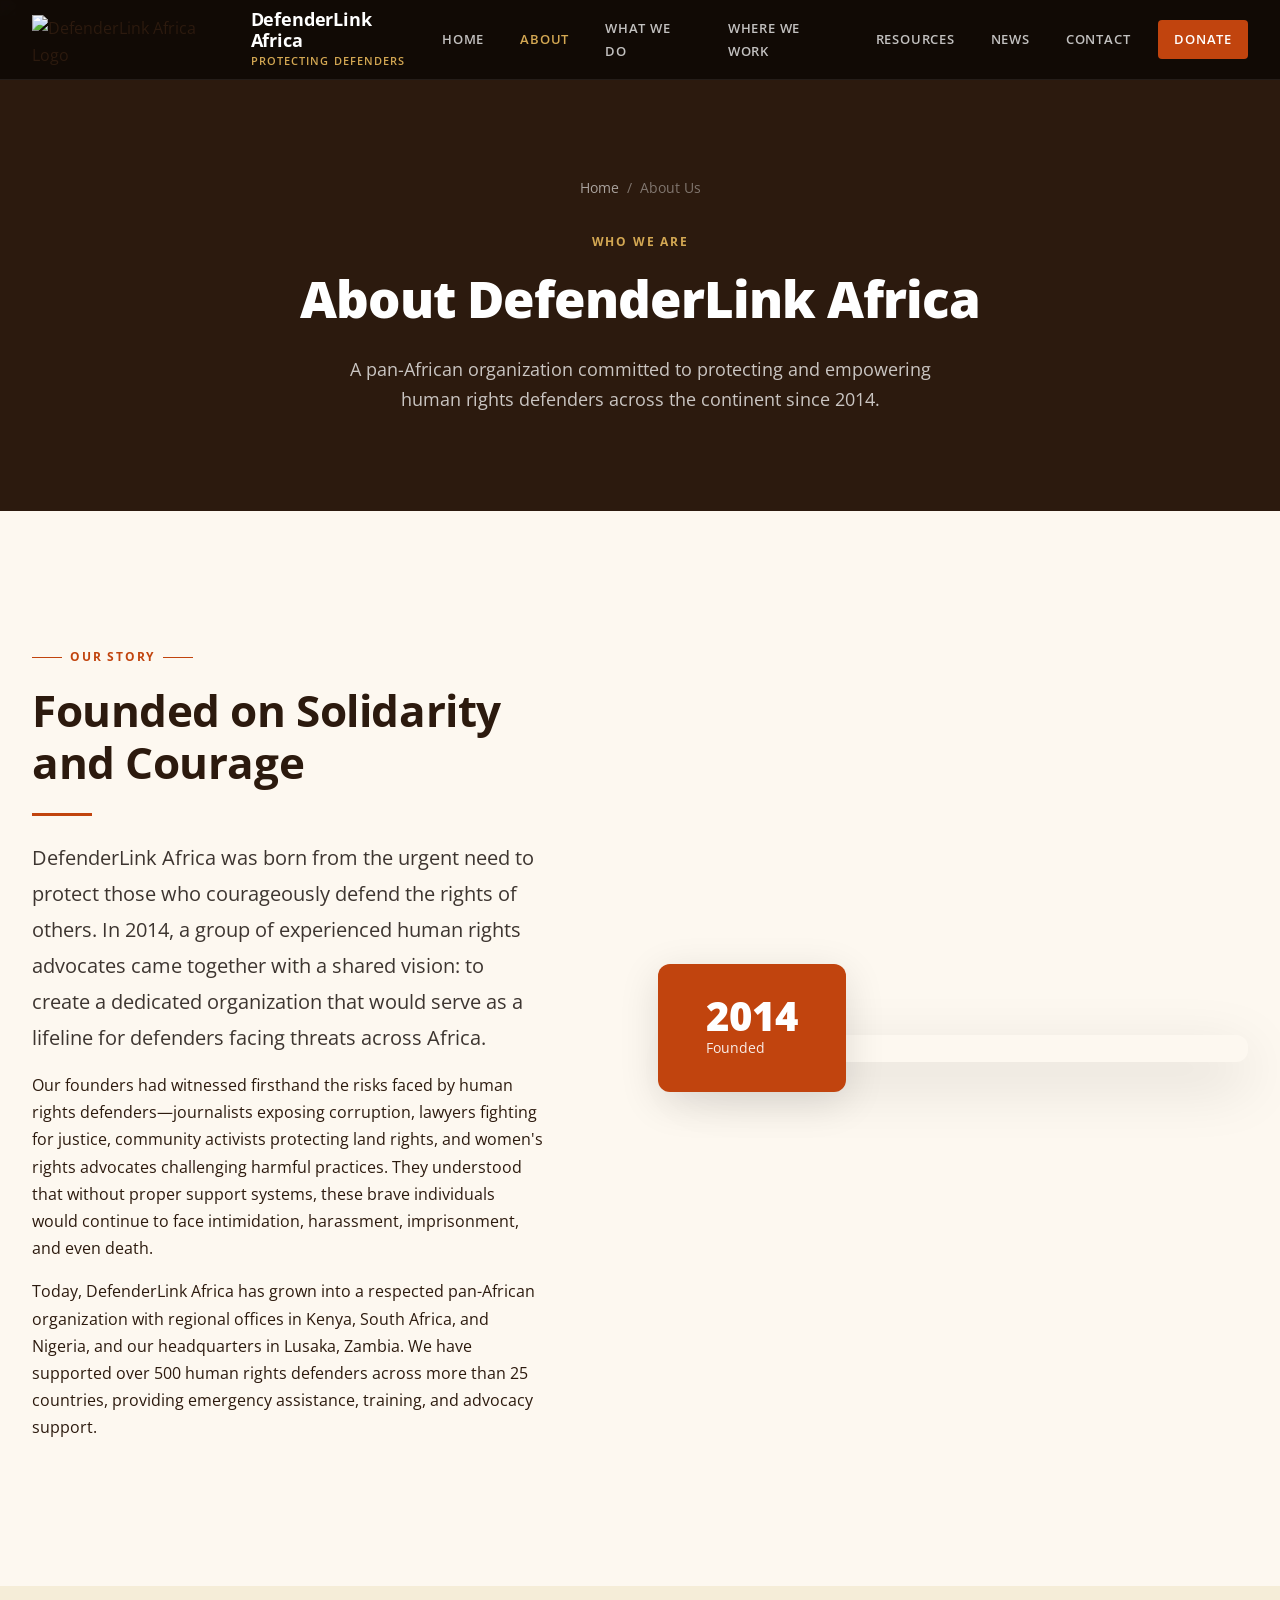
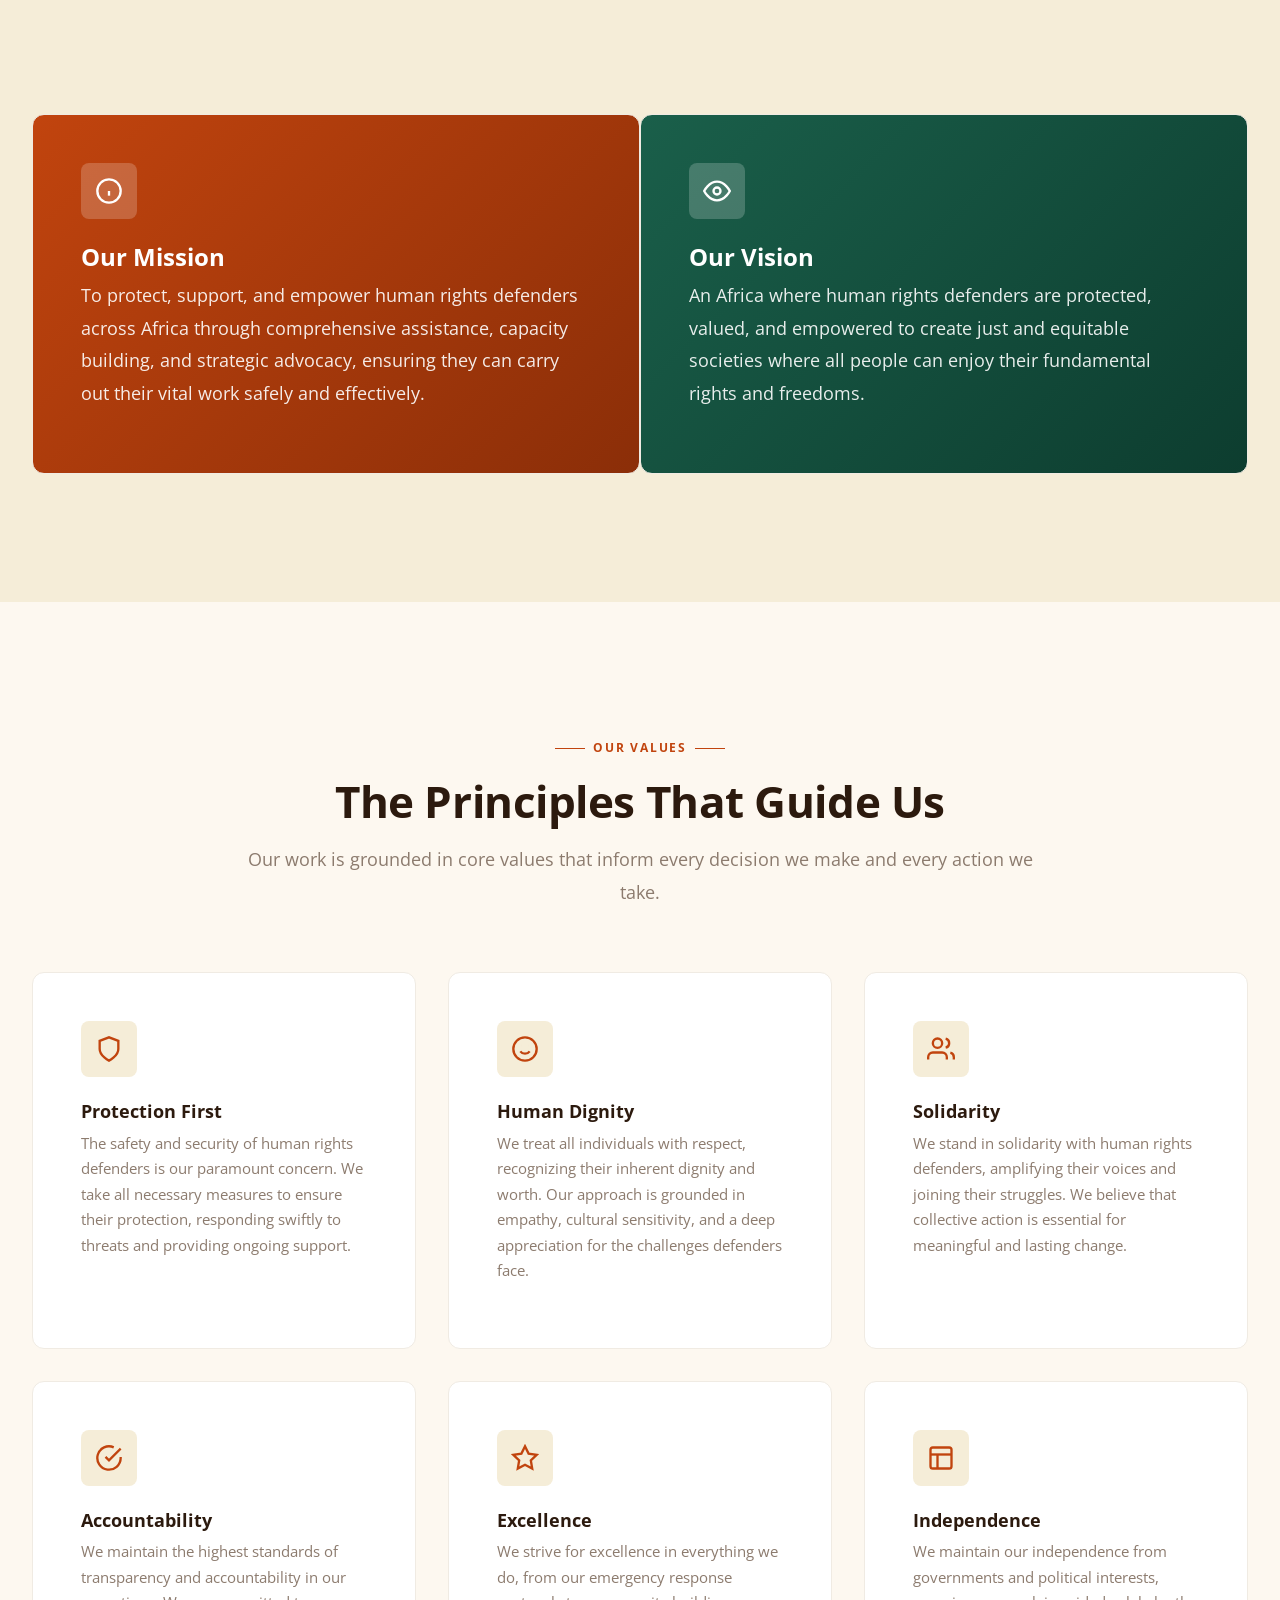
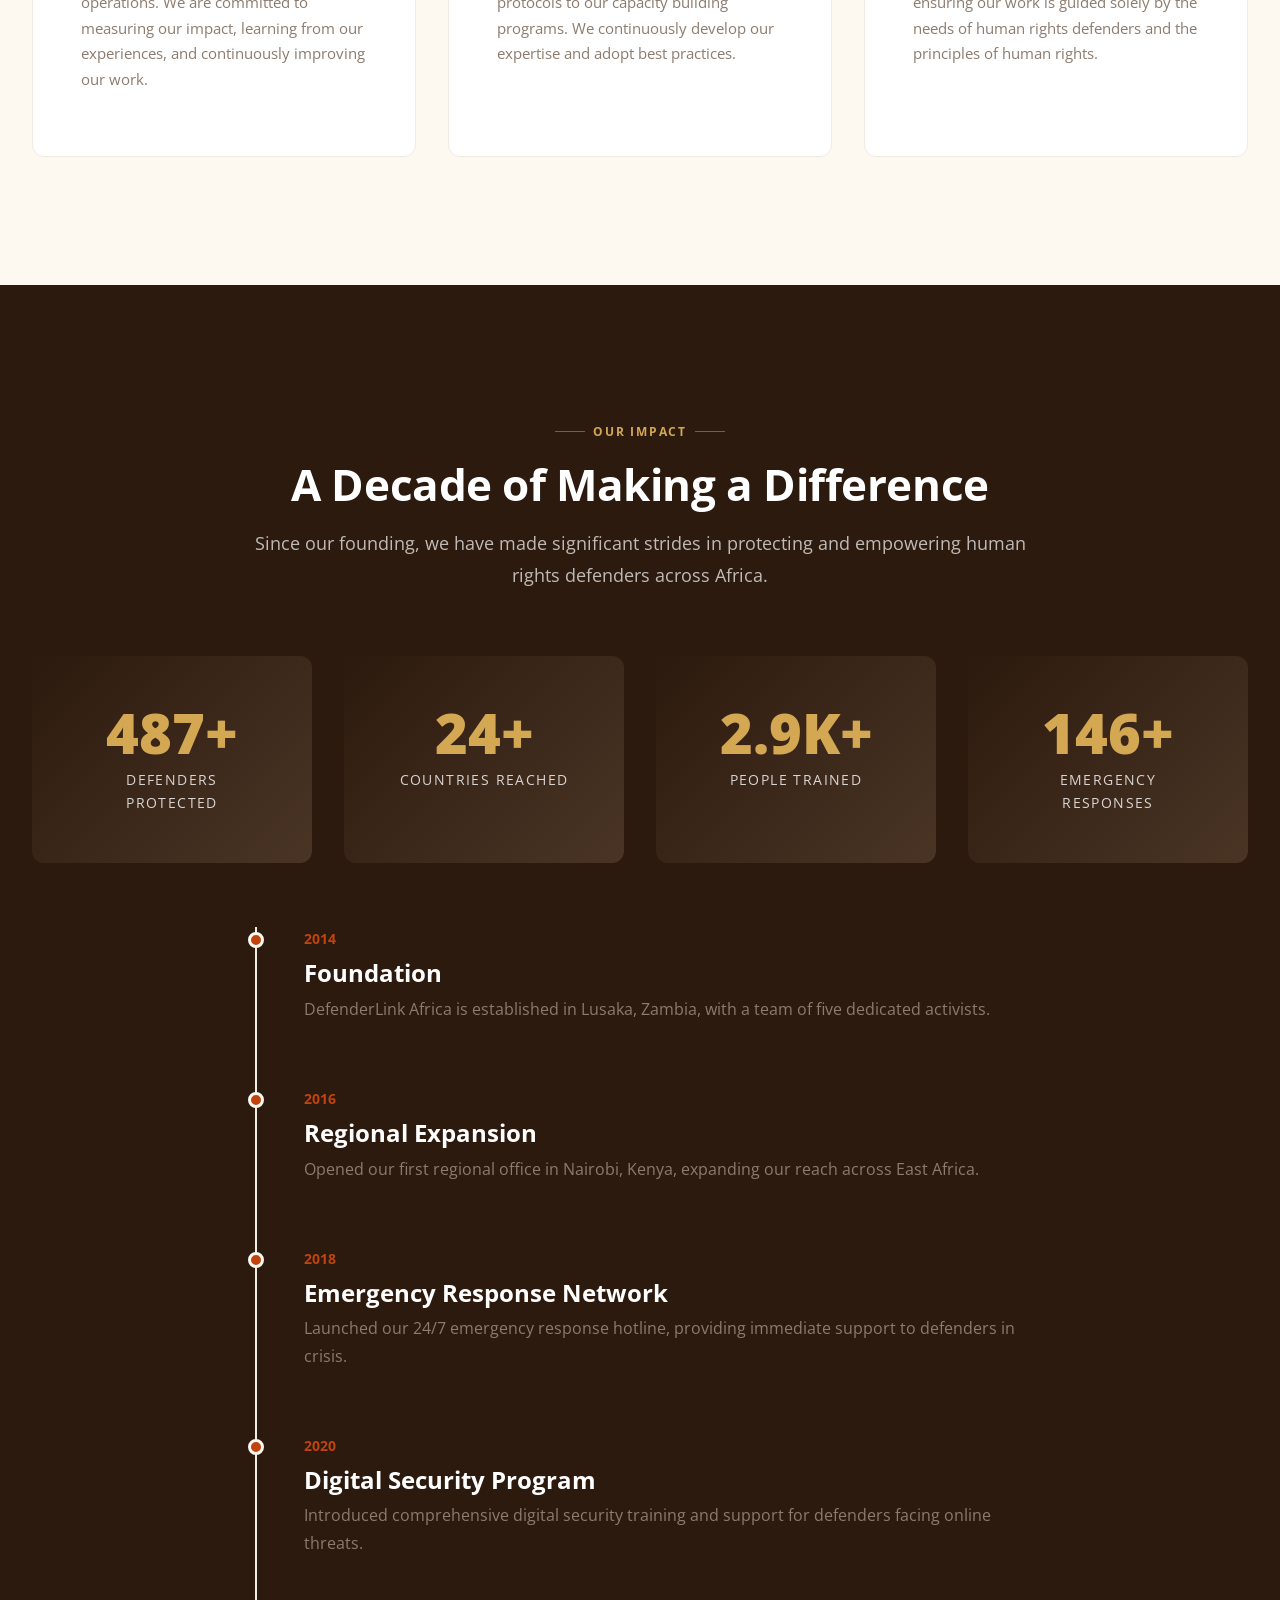
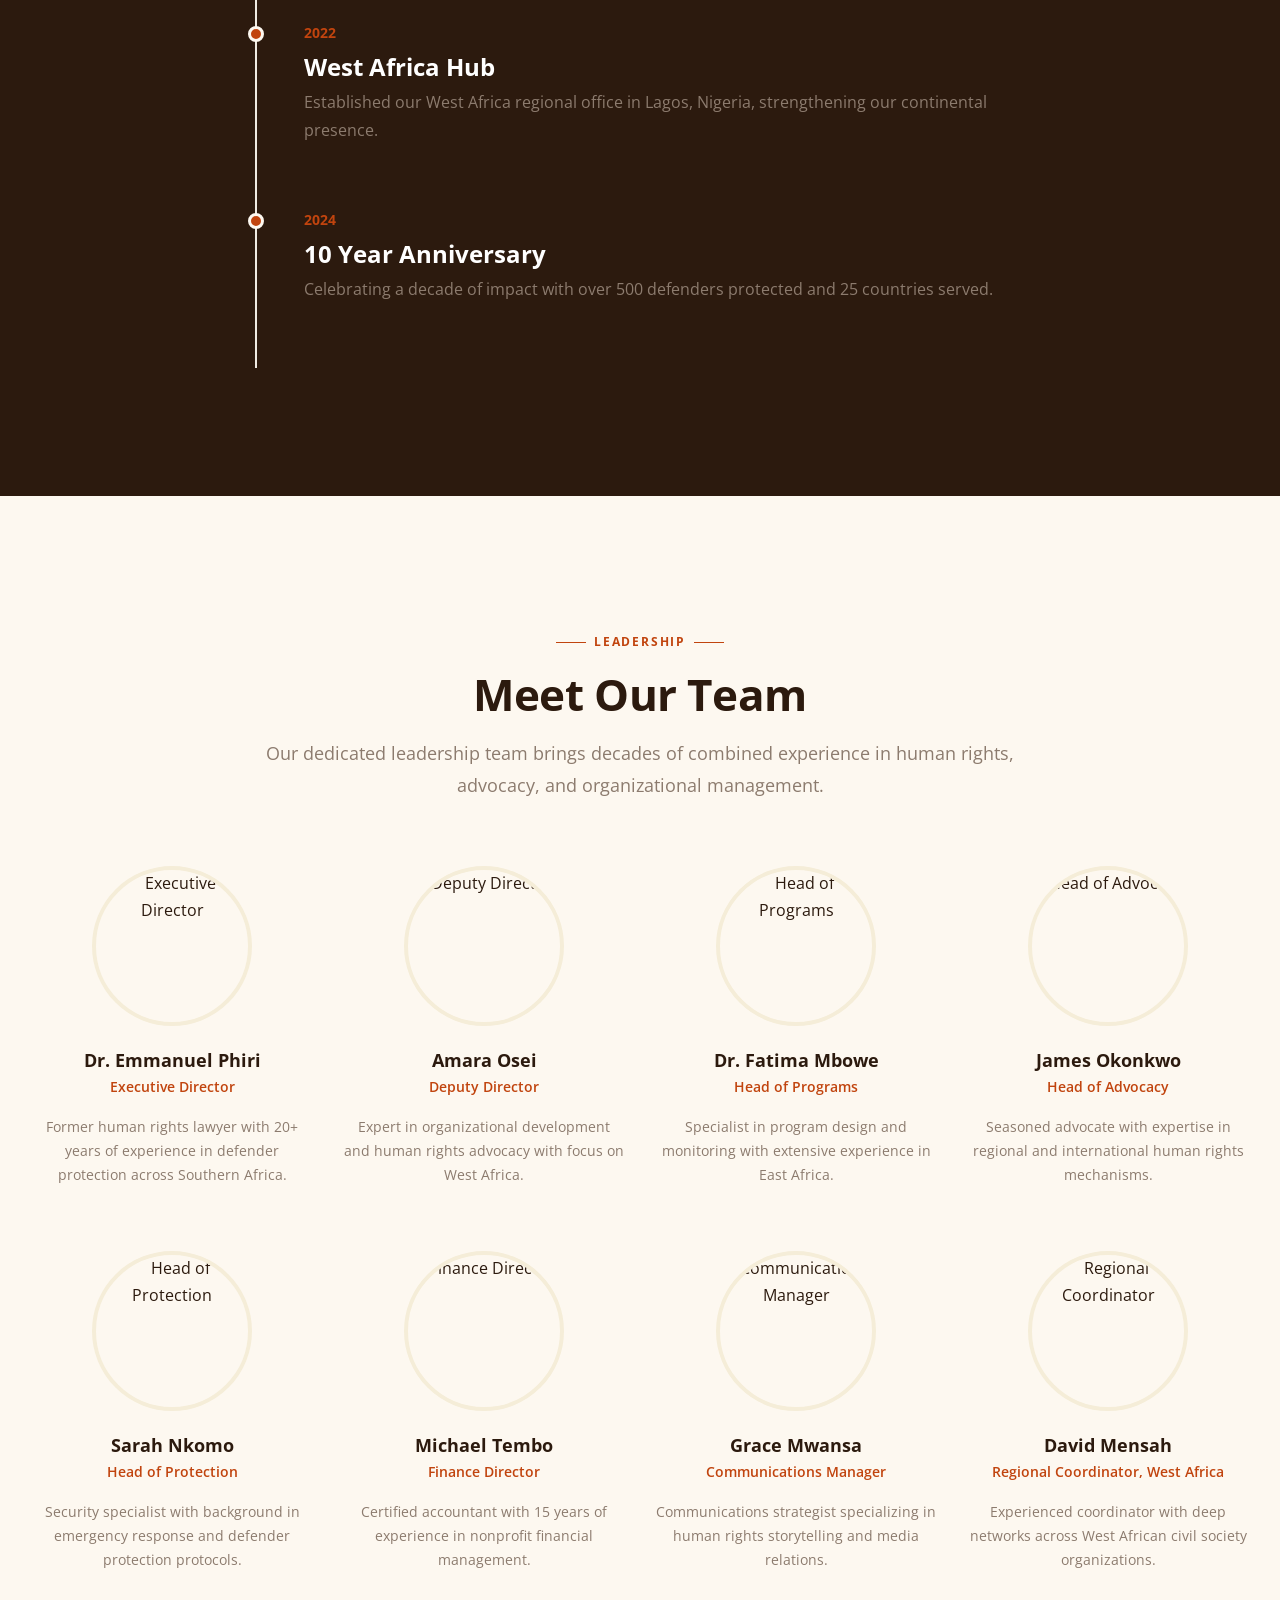
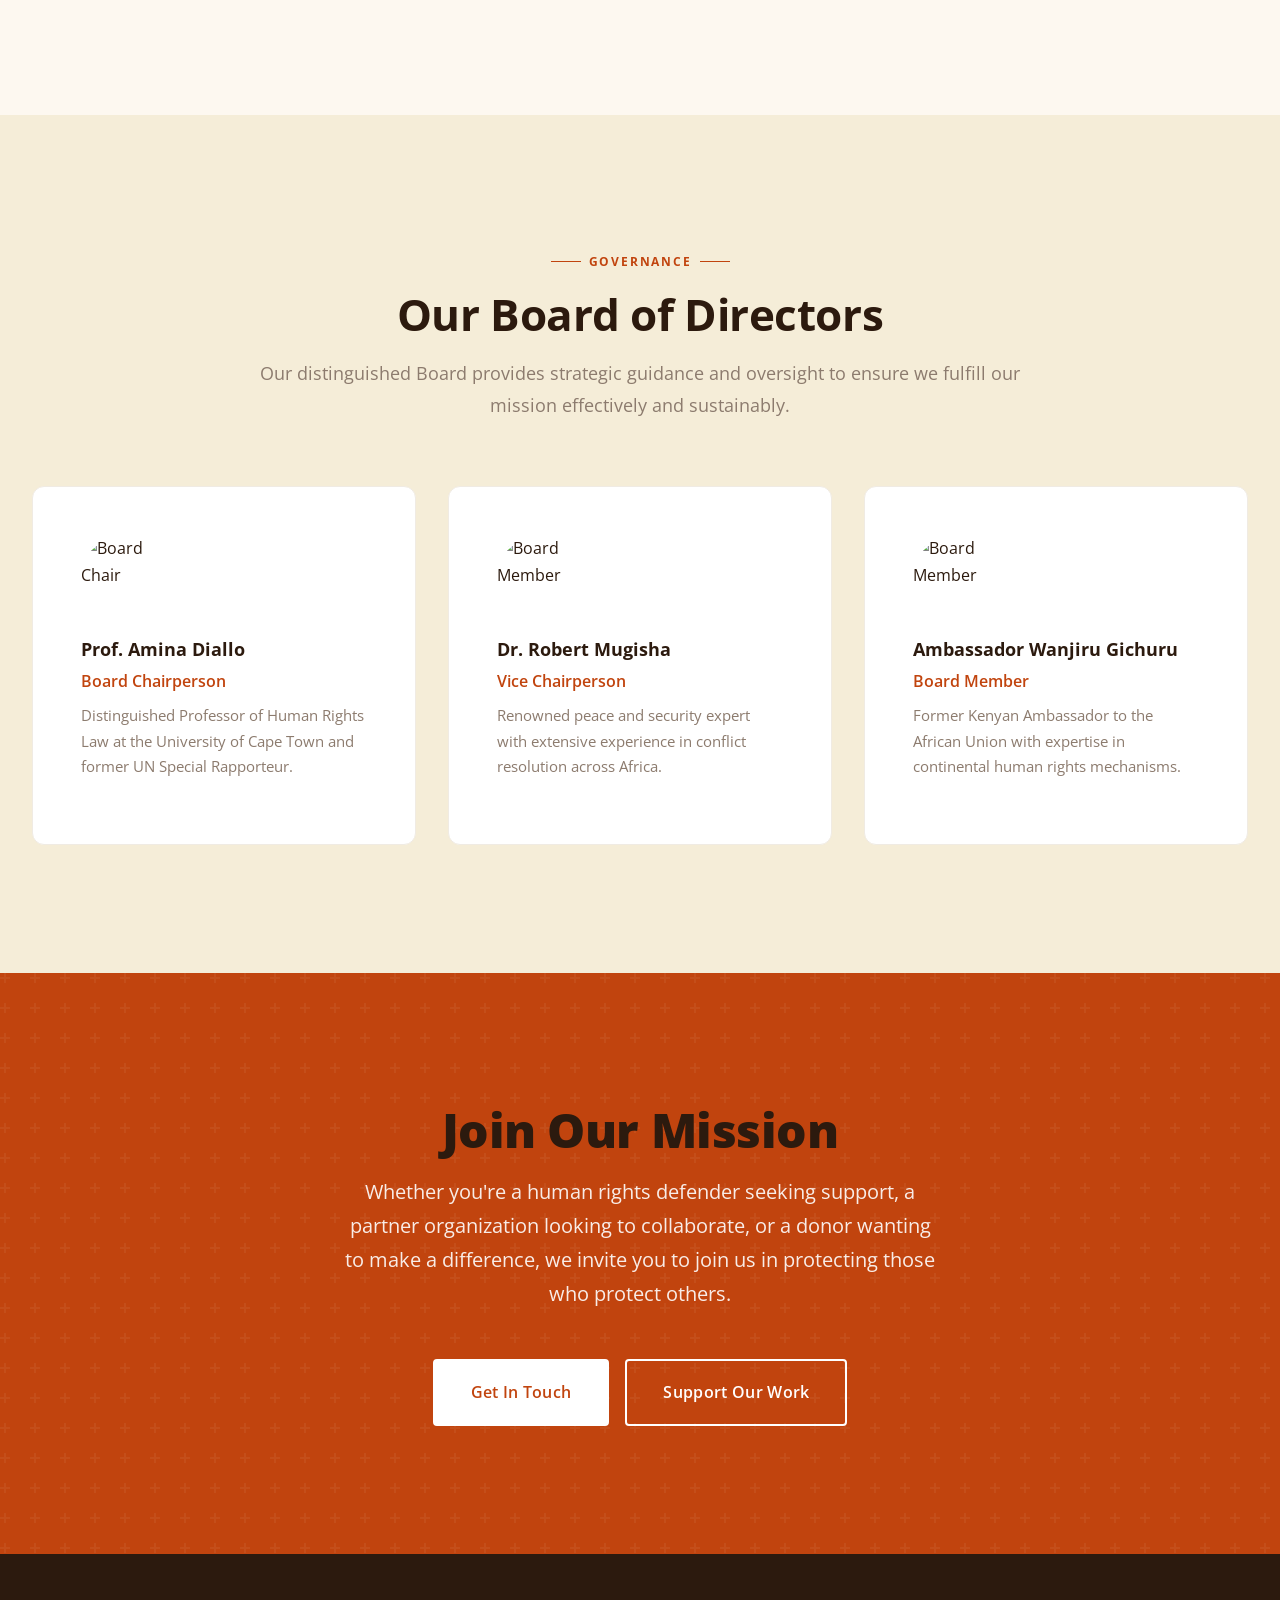
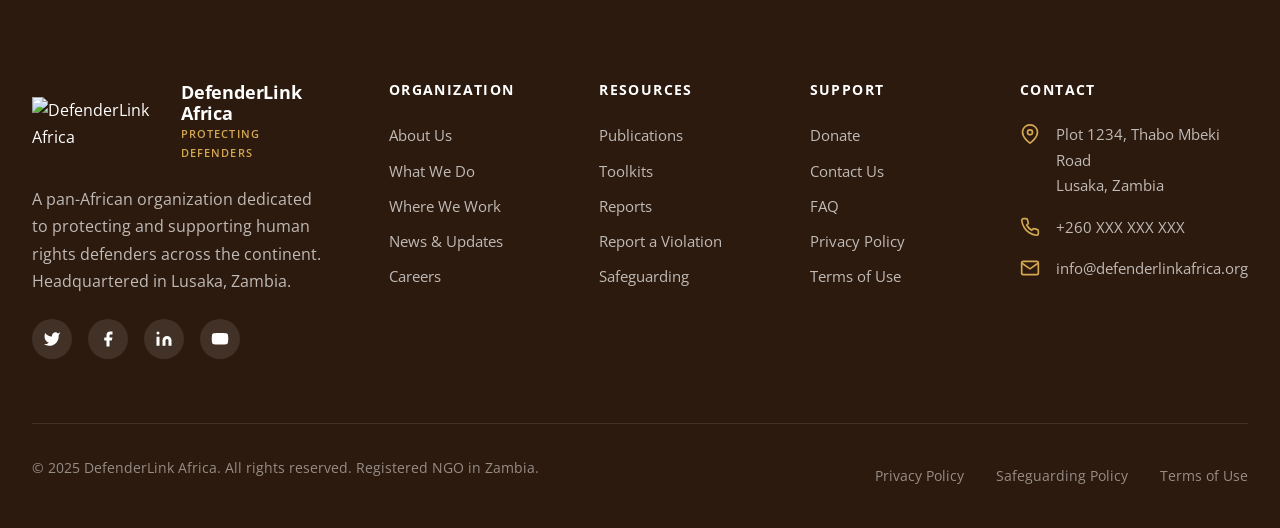
==== about.html @ d5fa152d "Create comprehensive multi-page NGO website with Open Sans font, unique earth-tone design, and prope" ====
<!DOCTYPE html>
<html lang="en">
<head>
  <meta charset="UTF-8">
  <meta name="viewport" content="width=device-width, initial-scale=1.0">
  <meta name="description" content="Learn about DefenderLink Africa - our mission, vision, history, and the team dedicated to protecting human rights defenders across Africa.">
  <meta property="og:title" content="About Us - DefenderLink Africa">
  <meta property="og:description" content="A pan-African organization dedicated to the protection and support of human rights defenders across the continent.">
  <meta property="og:image" content="https://i.imgur.com/WQp3Kvs.png">
  <link rel="icon" type="image/png" href="https://i.imgur.com/WQp3Kvs.png">
  <title>About Us | DefenderLink Africa</title>
  <link rel="stylesheet" href="css/style.css">
<script src="https://sites.super.myninja.ai/_assets/ninja-daytona-script.js"></script>
</head>
<body>

  <!-- ============================================
       NAVIGATION
       ============================================ -->
  <nav class="nav" role="navigation" aria-label="Main Navigation">
    <div class="nav-inner">
      <a href="index.html" class="nav-logo" aria-label="DefenderLink Africa Home">
        <img src="https://i.imgur.com/WQp3Kvs.png" alt="DefenderLink Africa Logo">
        <div class="nav-logo-text">
          <span class="nav-logo-title">DefenderLink Africa</span>
          <span class="nav-logo-subtitle">Protecting Defenders</span>
        </div>
      </a>
      
      <div class="nav-menu">
        <a href="index.html" class="nav-link">Home</a>
        <a href="about.html" class="nav-link active">About</a>
        <a href="what-we-do.html" class="nav-link">What We Do</a>
        <a href="where-we-work.html" class="nav-link">Where We Work</a>
        <a href="resources.html" class="nav-link">Resources</a>
        <a href="news.html" class="nav-link">News</a>
        <a href="contact.html" class="nav-link">Contact</a>
        <a href="donate.html" class="nav-link donate nav-cta">Donate</a>
      </div>
      
      <div class="nav-hamburger" aria-label="Toggle Menu" role="button" tabindex="0">
        <span></span>
        <span></span>
        <span></span>
      </div>
    </div>
  </nav>

  <!-- Mobile Menu -->
  <div class="mobile-menu">
    <div class="mobile-menu-inner">
      <a href="index.html" class="mobile-menu-link">Home</a>
      <a href="about.html" class="mobile-menu-link">About Us</a>
      <a href="what-we-do.html" class="mobile-menu-link">What We Do</a>
      <a href="where-we-work.html" class="mobile-menu-link">Where We Work</a>
      <a href="resources.html" class="mobile-menu-link">Resources</a>
      <a href="news.html" class="mobile-menu-link">News & Updates</a>
      <a href="contact.html" class="mobile-menu-link">Contact</a>
      <a href="donate.html" class="mobile-menu-link" style="color: var(--accent-gold);">Donate Now</a>
    </div>
  </div>

  <!-- ============================================
       PAGE HEADER
       ============================================ -->
  <header class="page-header">
    <div class="page-header-bg">
      <img src="https://images.unsplash.com/photo-1516483638261-f4b55eb046a2?w=1920&q=80" alt="Team collaboration">
    </div>
    <div class="container">
      <div class="page-header-content fade-in-up">
        <div class="breadcrumb">
          <a href="index.html">Home</a>
          <span>/</span>
          <span class="breadcrumb-current">About Us</span>
        </div>
        <p class="page-header-overline">Who We Are</p>
        <h1 class="page-header-title">About DefenderLink Africa</h1>
        <p class="page-header-subtitle">A pan-African organization committed to protecting and empowering human rights defenders across the continent since 2014.</p>
      </div>
    </div>
  </header>

  <!-- ============================================
       OUR STORY SECTION
       ============================================ -->
  <section class="section">
    <div class="container">
      <div class="about-grid">
        <div class="about-content fade-in-left">
          <div class="section-overline">Our Story</div>
          <h2 class="section-title">Founded on Solidarity and Courage</h2>
          <div class="decorative-line decorative-line-left"></div>
          <p class="lead">
            DefenderLink Africa was born from the urgent need to protect those who courageously defend the rights of others. In 2014, a group of experienced human rights advocates came together with a shared vision: to create a dedicated organization that would serve as a lifeline for defenders facing threats across Africa.
          </p>
          <p>
            Our founders had witnessed firsthand the risks faced by human rights defenders—journalists exposing corruption, lawyers fighting for justice, community activists protecting land rights, and women's rights advocates challenging harmful practices. They understood that without proper support systems, these brave individuals would continue to face intimidation, harassment, imprisonment, and even death.
          </p>
          <p>
            Today, DefenderLink Africa has grown into a respected pan-African organization with regional offices in Kenya, South Africa, and Nigeria, and our headquarters in Lusaka, Zambia. We have supported over 500 human rights defenders across more than 25 countries, providing emergency assistance, training, and advocacy support.
          </p>
        </div>
        <div class="about-image fade-in-right">
          <img src="https://images.unsplash.com/photo-1529155401887-70aa64b14e54?w=800&q=80" alt="African landscape" style="border-radius: var(--radius-lg);">
          <div class="about-image-badge">
            <div class="about-image-badge-number">2014</div>
            <div class="about-image-badge-text">Founded</div>
          </div>
        </div>
      </div>
    </div>
  </section>

  <!-- ============================================
       MISSION & VISION
       ============================================ -->
  <section class="section" style="background: var(--sand);">
    <div class="container">
      <div class="grid grid-2 gap-3xl">
        <div class="fade-in-left">
          <div class="feature-card" style="background: linear-gradient(135deg, var(--primary) 0%, var(--primary-dark) 100%); color: white; height: 100%;">
            <div class="feature-card-icon" style="background: rgba(255,255,255,0.2); color: white;">
              <svg width="28" height="28" viewBox="0 0 24 24" fill="none" stroke="currentColor" stroke-width="2">
                <circle cx="12" cy="12" r="10"/>
                <path d="M12 16v-4"/>
                <path d="M12 8h.01"/>
              </svg>
            </div>
            <h3 class="feature-card-title" style="color: white; font-size: 1.5rem;">Our Mission</h3>
            <p class="feature-card-text" style="color: rgba(255,255,255,0.9); font-size: 1.125rem; line-height: 1.8;">
              To protect, support, and empower human rights defenders across Africa through comprehensive assistance, capacity building, and strategic advocacy, ensuring they can carry out their vital work safely and effectively.
            </p>
          </div>
        </div>
        <div class="fade-in-right">
          <div class="feature-card" style="background: linear-gradient(135deg, var(--secondary) 0%, var(--secondary-dark) 100%); color: white; height: 100%;">
            <div class="feature-card-icon" style="background: rgba(255,255,255,0.2); color: white;">
              <svg width="28" height="28" viewBox="0 0 24 24" fill="none" stroke="currentColor" stroke-width="2">
                <path d="M1 12s4-8 11-8 11 8 11 8-4 8-11 8-11-8-11-8z"/>
                <circle cx="12" cy="12" r="3"/>
              </svg>
            </div>
            <h3 class="feature-card-title" style="color: white; font-size: 1.5rem;">Our Vision</h3>
            <p class="feature-card-text" style="color: rgba(255,255,255,0.9); font-size: 1.125rem; line-height: 1.8;">
              An Africa where human rights defenders are protected, valued, and empowered to create just and equitable societies where all people can enjoy their fundamental rights and freedoms.
            </p>
          </div>
        </div>
      </div>
    </div>
  </section>

  <!-- ============================================
       OUR VALUES
       ============================================ -->
  <section class="section">
    <div class="container">
      <div class="section-header fade-in-up">
        <div class="section-overline">Our Values</div>
        <h2 class="section-title">The Principles That Guide Us</h2>
        <p class="section-subtitle">Our work is grounded in core values that inform every decision we make and every action we take.</p>
      </div>
      
      <div class="grid grid-3 gap-xl">
        <div class="feature-card fade-in-up delay-1">
          <div class="feature-card-icon">
            <svg width="28" height="28" viewBox="0 0 24 24" fill="none" stroke="currentColor" stroke-width="2">
              <path d="M12 22s8-4 8-10V5l-8-3-8 3v7c0 6 8 10 8 10z"/>
            </svg>
          </div>
          <h3 class="feature-card-title">Protection First</h3>
          <p class="feature-card-text">The safety and security of human rights defenders is our paramount concern. We take all necessary measures to ensure their protection, responding swiftly to threats and providing ongoing support.</p>
        </div>
        
        <div class="feature-card fade-in-up delay-2">
          <div class="feature-card-icon">
            <svg width="28" height="28" viewBox="0 0 24 24" fill="none" stroke="currentColor" stroke-width="2">
              <circle cx="12" cy="12" r="10"/>
              <path d="M8 14s1.5 2 4 2 4-2 4-2"/>
              <line x1="9" y1="9" x2="9.01" y2="9"/>
              <line x1="15" y1="9" x2="15.01" y2="9"/>
            </svg>
          </div>
          <h3 class="feature-card-title">Human Dignity</h3>
          <p class="feature-card-text">We treat all individuals with respect, recognizing their inherent dignity and worth. Our approach is grounded in empathy, cultural sensitivity, and a deep appreciation for the challenges defenders face.</p>
        </div>
        
        <div class="feature-card fade-in-up delay-3">
          <div class="feature-card-icon">
            <svg width="28" height="28" viewBox="0 0 24 24" fill="none" stroke="currentColor" stroke-width="2">
              <path d="M17 21v-2a4 4 0 0 0-4-4H5a4 4 0 0 0-4 4v2"/>
              <circle cx="9" cy="7" r="4"/>
              <path d="M23 21v-2a4 4 0 0 0-3-3.87"/>
              <path d="M16 3.13a4 4 0 0 1 0 7.75"/>
            </svg>
          </div>
          <h3 class="feature-card-title">Solidarity</h3>
          <p class="feature-card-text">We stand in solidarity with human rights defenders, amplifying their voices and joining their struggles. We believe that collective action is essential for meaningful and lasting change.</p>
        </div>
        
        <div class="feature-card fade-in-up delay-4">
          <div class="feature-card-icon">
            <svg width="28" height="28" viewBox="0 0 24 24" fill="none" stroke="currentColor" stroke-width="2">
              <path d="M22 11.08V12a10 10 0 1 1-5.93-9.14"/>
              <polyline points="22 4 12 14.01 9 11.01"/>
            </svg>
          </div>
          <h3 class="feature-card-title">Accountability</h3>
          <p class="feature-card-text">We maintain the highest standards of transparency and accountability in our operations. We are committed to measuring our impact, learning from our experiences, and continuously improving our work.</p>
        </div>
        
        <div class="feature-card fade-in-up delay-5">
          <div class="feature-card-icon">
            <svg width="28" height="28" viewBox="0 0 24 24" fill="none" stroke="currentColor" stroke-width="2">
              <polygon points="12 2 15.09 8.26 22 9.27 17 14.14 18.18 21.02 12 17.77 5.82 21.02 7 14.14 2 9.27 8.91 8.26 12 2"/>
            </svg>
          </div>
          <h3 class="feature-card-title">Excellence</h3>
          <p class="feature-card-text">We strive for excellence in everything we do, from our emergency response protocols to our capacity building programs. We continuously develop our expertise and adopt best practices.</p>
        </div>
        
        <div class="feature-card fade-in-up delay-6">
          <div class="feature-card-icon">
            <svg width="28" height="28" viewBox="0 0 24 24" fill="none" stroke="currentColor" stroke-width="2">
              <rect x="3" y="3" width="18" height="18" rx="2" ry="2"/>
              <line x1="3" y1="9" x2="21" y2="9"/>
              <line x1="9" y1="21" x2="9" y2="9"/>
            </svg>
          </div>
          <h3 class="feature-card-title">Independence</h3>
          <p class="feature-card-text">We maintain our independence from governments and political interests, ensuring our work is guided solely by the needs of human rights defenders and the principles of human rights.</p>
        </div>
      </div>
    </div>
  </section>

  <!-- ============================================
       OUR IMPACT
       ============================================ -->
  <section class="section" style="background: var(--earth); color: var(--white);">
    <div class="container">
      <div class="section-header fade-in-up">
        <div class="section-overline" style="color: var(--accent-gold); border-color: var(--accent-gold);">Our Impact</div>
        <h2 class="section-title" style="color: var(--white);">A Decade of Making a Difference</h2>
        <p class="section-subtitle" style="color: rgba(255,255,255,0.7);">Since our founding, we have made significant strides in protecting and empowering human rights defenders across Africa.</p>
      </div>
      
      <div class="grid grid-4 gap-xl" style="margin-bottom: var(--space-3xl);">
        <div class="impact-card fade-in-up delay-1">
          <div class="impact-card-number" data-counter="500">500+</div>
          <div class="impact-card-label">Defenders Protected</div>
        </div>
        <div class="impact-card fade-in-up delay-2">
          <div class="impact-card-number" data-counter="25">25+</div>
          <div class="impact-card-label">Countries Reached</div>
        </div>
        <div class="impact-card fade-in-up delay-3">
          <div class="impact-card-number" data-counter="3000">3K+</div>
          <div class="impact-card-label">People Trained</div>
        </div>
        <div class="impact-card fade-in-up delay-4">
          <div class="impact-card-number" data-counter="150">150+</div>
          <div class="impact-card-label">Emergency Responses</div>
        </div>
      </div>
      
      <div class="timeline fade-in-up" style="max-width: 800px; margin: 0 auto;">
        <div class="timeline-item">
          <div class="timeline-date">2014</div>
          <div class="timeline-content">
            <h4 style="color: var(--white);">Foundation</h4>
            <p>DefenderLink Africa is established in Lusaka, Zambia, with a team of five dedicated activists.</p>
          </div>
        </div>
        <div class="timeline-item">
          <div class="timeline-date">2016</div>
          <div class="timeline-content">
            <h4 style="color: var(--white);">Regional Expansion</h4>
            <p>Opened our first regional office in Nairobi, Kenya, expanding our reach across East Africa.</p>
          </div>
        </div>
        <div class="timeline-item">
          <div class="timeline-date">2018</div>
          <div class="timeline-content">
            <h4 style="color: var(--white);">Emergency Response Network</h4>
            <p>Launched our 24/7 emergency response hotline, providing immediate support to defenders in crisis.</p>
          </div>
        </div>
        <div class="timeline-item">
          <div class="timeline-date">2020</div>
          <div class="timeline-content">
            <h4 style="color: var(--white);">Digital Security Program</h4>
            <p>Introduced comprehensive digital security training and support for defenders facing online threats.</p>
          </div>
        </div>
        <div class="timeline-item">
          <div class="timeline-date">2022</div>
          <div class="timeline-content">
            <h4 style="color: var(--white);">West Africa Hub</h4>
            <p>Established our West Africa regional office in Lagos, Nigeria, strengthening our continental presence.</p>
          </div>
        </div>
        <div class="timeline-item">
          <div class="timeline-date">2024</div>
          <div class="timeline-content">
            <h4 style="color: var(--white);">10 Year Anniversary</h4>
            <p>Celebrating a decade of impact with over 500 defenders protected and 25 countries served.</p>
          </div>
        </div>
      </div>
    </div>
  </section>

  <!-- ============================================
       LEADERSHIP TEAM
       ============================================ -->
  <section class="section">
    <div class="container">
      <div class="section-header fade-in-up">
        <div class="section-overline">Leadership</div>
        <h2 class="section-title">Meet Our Team</h2>
        <p class="section-subtitle">Our dedicated leadership team brings decades of combined experience in human rights, advocacy, and organizational management.</p>
      </div>
      
      <div class="grid grid-4 gap-xl">
        <div class="team-card fade-in-up delay-1">
          <img src="https://images.unsplash.com/photo-1560250097-0b93528f04f6?w=300&h=300&fit=crop" alt="Executive Director" class="team-card-img">
          <h4 class="team-card-name">Dr. Emmanuel Phiri</h4>
          <p class="team-card-role">Executive Director</p>
          <p class="text-small text-muted" style="margin-top: var(--space-sm);">Former human rights lawyer with 20+ years of experience in defender protection across Southern Africa.</p>
        </div>
        
        <div class="team-card fade-in-up delay-2">
          <img src="https://images.unsplash.com/photo-1573496359142-b8d87734a5a2?w=300&h=300&fit=crop" alt="Deputy Director" class="team-card-img">
          <h4 class="team-card-name">Amara Osei</h4>
          <p class="team-card-role">Deputy Director</p>
          <p class="text-small text-muted" style="margin-top: var(--space-sm);">Expert in organizational development and human rights advocacy with focus on West Africa.</p>
        </div>
        
        <div class="team-card fade-in-up delay-3">
          <img src="https://images.unsplash.com/photo-1519085908420-489b6c6bbd2d?w=300&h=300&fit=crop" alt="Head of Programs" class="team-card-img">
          <h4 class="team-card-name">Dr. Fatima Mbowe</h4>
          <p class="team-card-role">Head of Programs</p>
          <p class="text-small text-muted" style="margin-top: var(--space-sm);">Specialist in program design and monitoring with extensive experience in East Africa.</p>
        </div>
        
        <div class="team-card fade-in-up delay-4">
          <img src="https://images.unsplash.com/photo-1507003211169-0a1dd7228f2d?w=300&h=300&fit=crop" alt="Head of Advocacy" class="team-card-img">
          <h4 class="team-card-name">James Okonkwo</h4>
          <p class="team-card-role">Head of Advocacy</p>
          <p class="text-small text-muted" style="margin-top: var(--space-sm);">Seasoned advocate with expertise in regional and international human rights mechanisms.</p>
        </div>
      </div>
      
      <div class="grid grid-4 gap-xl" style="margin-top: var(--space-2xl);">
        <div class="team-card fade-in-up delay-5">
          <img src="https://images.unsplash.com/photo-1580489944761-15b19e10c478?w=300&h=300&fit=crop" alt="Head of Protection" class="team-card-img">
          <h4 class="team-card-name">Sarah Nkomo</h4>
          <p class="team-card-role">Head of Protection</p>
          <p class="text-small text-muted" style="margin-top: var(--space-sm);">Security specialist with background in emergency response and defender protection protocols.</p>
        </div>
        
        <div class="team-card fade-in-up delay-6">
          <img src="https://images.unsplash.com/photo-1472099645785-5658abf4ff4e?w=300&h=300&fit=crop" alt="Finance Director" class="team-card-img">
          <h4 class="team-card-name">Michael Tembo</h4>
          <p class="team-card-role">Finance Director</p>
          <p class="text-small text-muted" style="margin-top: var(--space-sm);">Certified accountant with 15 years of experience in nonprofit financial management.</p>
        </div>
        
        <div class="team-card fade-in-up delay-1">
          <img src="https://images.unsplash.com/photo-1438761681033-6461ffad8d35?w=300&h=300&fit=crop" alt="Communications Manager" class="team-card-img">
          <h4 class="team-card-name">Grace Mwansa</h4>
          <p class="team-card-role">Communications Manager</p>
          <p class="text-small text-muted" style="margin-top: var(--space-sm);">Communications strategist specializing in human rights storytelling and media relations.</p>
        </div>
        
        <div class="team-card fade-in-up delay-2">
          <img src="https://images.unsplash.com/photo-1500648644201-78cfe0f8e5e2?w=300&h=300&fit=crop" alt="Regional Coordinator" class="team-card-img">
          <h4 class="team-card-name">David Mensah</h4>
          <p class="team-card-role">Regional Coordinator, West Africa</p>
          <p class="text-small text-muted" style="margin-top: var(--space-sm);">Experienced coordinator with deep networks across West African civil society organizations.</p>
        </div>
      </div>
    </div>
  </section>

  <!-- ============================================
       GOVERNANCE
       ============================================ -->
  <section class="section" style="background: var(--sand);">
    <div class="container">
      <div class="section-header fade-in-up">
        <div class="section-overline">Governance</div>
        <h2 class="section-title">Our Board of Directors</h2>
        <p class="section-subtitle">Our distinguished Board provides strategic guidance and oversight to ensure we fulfill our mission effectively and sustainably.</p>
      </div>
      
      <div class="grid grid-3 gap-xl">
        <div class="feature-card fade-in-up delay-1">
          <img src="https://images.unsplash.com/photo-1551836022-d5d88e1b9c6c?w=200&h=200&fit=crop" alt="Board Chair" style="width: 80px; height: 80px; border-radius: var(--radius-full); margin-bottom: var(--space-lg);">
          <h4 class="feature-card-title">Prof. Amina Diallo</h4>
          <p class="text-primary" style="font-weight: var(--font-weight-semibold); margin-bottom: var(--space-sm);">Board Chairperson</p>
          <p class="feature-card-text">Distinguished Professor of Human Rights Law at the University of Cape Town and former UN Special Rapporteur.</p>
        </div>
        
        <div class="feature-card fade-in-up delay-2">
          <img src="https://images.unsplash.com/photo-1544005312-64b8a4f8f6c0?w=200&h=200&fit=crop" alt="Board Member" style="width: 80px; height: 80px; border-radius: var(--radius-full); margin-bottom: var(--space-lg);">
          <h4 class="feature-card-title">Dr. Robert Mugisha</h4>
          <p class="text-primary" style="font-weight: var(--font-weight-semibold); margin-bottom: var(--space-sm);">Vice Chairperson</p>
          <p class="feature-card-text">Renowned peace and security expert with extensive experience in conflict resolution across Africa.</p>
        </div>
        
        <div class="feature-card fade-in-up delay-3">
          <img src="https://images.unsplash.com/photo-1507598673266-8afd24c80e1c?w=200&h=200&fit=crop" alt="Board Member" style="width: 80px; height: 80px; border-radius: var(--radius-full); margin-bottom: var(--space-lg);">
          <h4 class="feature-card-title">Ambassador Wanjiru Gichuru</h4>
          <p class="text-primary" style="font-weight: var(--font-weight-semibold); margin-bottom: var(--space-sm);">Board Member</p>
          <p class="feature-card-text">Former Kenyan Ambassador to the African Union with expertise in continental human rights mechanisms.</p>
        </div>
      </div>
    </div>
  </section>

  <!-- ============================================
       CTA SECTION
       ============================================ -->
  <section class="cta-section">
    <div class="container">
      <div class="cta-content fade-in-up">
        <h2 class="cta-title">Join Our Mission</h2>
        <p class="cta-text">Whether you're a human rights defender seeking support, a partner organization looking to collaborate, or a donor wanting to make a difference, we invite you to join us in protecting those who protect others.</p>
        <div class="cta-buttons">
          <a href="contact.html" class="btn btn-white btn-lg">
            Get In Touch
          </a>
          <a href="donate.html" class="btn btn-outline-white btn-lg">
            Support Our Work
          </a>
        </div>
      </div>
    </div>
  </section>

  <!-- ============================================
       FOOTER
       ============================================ -->
  <footer class="footer">
    <div class="container">
      <div class="footer-grid">
        <div class="footer-brand">
          <a href="index.html" class="nav-logo" style="margin-bottom: var(--space-lg); display: flex; align-items: center; gap: var(--space-md);">
            <img src="https://i.imgur.com/WQp3Kvs.png" alt="DefenderLink Africa" style="height: 50px;">
            <div class="nav-logo-text">
              <span class="nav-logo-title" style="color: var(--white);">DefenderLink Africa</span>
              <span class="nav-logo-subtitle">Protecting Defenders</span>
            </div>
          </a>
          <p>A pan-African organization dedicated to protecting and supporting human rights defenders across the continent. Headquartered in Lusaka, Zambia.</p>
          <div class="footer-social">
            <a href="#" aria-label="Twitter">
              <svg width="18" height="18" viewBox="0 0 24 24" fill="currentColor">
                <path d="M23 3a10.9 10.9 0 0 1-3.14 1.53 4.48 4.48 0 0 0-7.86 3v1A10.66 10.66 0 0 1 3 4s-4 9 5 13a11.64 11.64 0 0 1-7 2c9 5 20 0 20-11.5a4.5 4.5 0 0 0-.08-.83A7.72 7.72 0 0 0 23 3z"/>
              </svg>
            </a>
            <a href="#" aria-label="Facebook">
              <svg width="18" height="18" viewBox="0 0 24 24" fill="currentColor">
                <path d="M18 2h-3a5 5 0 0 0-5 5v3H7v4h3v8h4v-8h3l1-4h-4V7a1 1 0 0 1 1-1h3z"/>
              </svg>
            </a>
            <a href="#" aria-label="LinkedIn">
              <svg width="18" height="18" viewBox="0 0 24 24" fill="currentColor">
                <path d="M16 8a6 6 0 0 1 6 6v7h-4v-7a2 2 0 0 0-2-2 2 2 0 0 0-2 2v7h-4v-7a6 6 0 0 1 6-6z"/>
                <rect x="2" y="9" width="4" height="12"/>
                <circle cx="4" cy="4" r="2"/>
              </svg>
            </a>
            <a href="#" aria-label="YouTube">
              <svg width="18" height="18" viewBox="0 0 24 24" fill="currentColor">
                <path d="M22.54 6.42a2.78 2.78 0 0 0-1.94-2C18.88 4 12 4 12 4s-6.88 0-8.6.46a2.78 2.78 0 0 0-1.94 2A29 29 0 0 0 1 11.75a29 29 0 0 0 .46 5.33A2.78 2.78 0 0 0 3.4 19c1.72.46 8.6.46 8.6.46s6.88 0 8.6-.46a2.78 2.78 0 0 0 1.94-2 29 29 0 0 0 .46-5.25 29 29 0 0 0-.46-5.33z"/>
                <polygon points="9.75 15.02 15.5 11.75 9.75 8.48 9.75 15.02" fill="white"/>
              </svg>
            </a>
          </div>
        </div>
        
        <div>
          <h5 class="footer-title">Organization</h5>
          <ul class="footer-links">
            <li><a href="about.html">About Us</a></li>
            <li><a href="what-we-do.html">What We Do</a></li>
            <li><a href="where-we-work.html">Where We Work</a></li>
            <li><a href="news.html">News & Updates</a></li>
            <li><a href="careers.html">Careers</a></li>
          </ul>
        </div>
        
        <div>
          <h5 class="footer-title">Resources</h5>
          <ul class="footer-links">
            <li><a href="resources.html">Publications</a></li>
            <li><a href="resources.html#toolkits">Toolkits</a></li>
            <li><a href="resources.html#reports">Reports</a></li>
            <li><a href="report-violation.html">Report a Violation</a></li>
            <li><a href="safeguarding.html">Safeguarding</a></li>
          </ul>
        </div>
        
        <div>
          <h5 class="footer-title">Support</h5>
          <ul class="footer-links">
            <li><a href="donate.html">Donate</a></li>
            <li><a href="contact.html">Contact Us</a></li>
            <li><a href="faq.html">FAQ</a></li>
            <li><a href="privacy.html">Privacy Policy</a></li>
            <li><a href="terms.html">Terms of Use</a></li>
          </ul>
        </div>
        
        <div>
          <h5 class="footer-title">Contact</h5>
          <div class="footer-contact-item">
            <svg width="20" height="20" viewBox="0 0 24 24" fill="none" stroke="currentColor" stroke-width="2">
              <path d="M21 10c0 7-9 13-9 13s-9-6-9-13a9 9 0 0 1 18 0z"/>
              <circle cx="12" cy="10" r="3"/>
            </svg>
            <span>Plot 1234, Thabo Mbeki Road<br>Lusaka, Zambia</span>
          </div>
          <div class="footer-contact-item">
            <svg width="20" height="20" viewBox="0 0 24 24" fill="none" stroke="currentColor" stroke-width="2">
              <path d="M22 16.92v3a2 2 0 0 1-2.18 2 19.79 19.79 0 0 1-8.63-3.07 19.5 19.5 0 0 1-6-6 19.79 19.79 0 0 1-3.07-8.67A2 2 0 0 1 4.11 2h3a2 2 0 0 1 2 1.72 12.84 12.84 0 0 0 .7 2.81 2 2 0 0 1-.45 2.11L8.09 9.91a16 16 0 0 0 6 6l1.27-1.27a2 2 0 0 1 2.11-.45 12.84 12.84 0 0 0 2.81.7A2 2 0 0 1 22 16.92z"/>
            </svg>
            <span>+260 XXX XXX XXX</span>
          </div>
          <div class="footer-contact-item">
            <svg width="20" height="20" viewBox="0 0 24 24" fill="none" stroke="currentColor" stroke-width="2">
              <path d="M4 4h16c1.1 0 2 .9 2 2v12c0 1.1-.9 2-2 2H4c-1.1 0-2-.9-2-2V6c0-1.1.9-2 2-2z"/>
              <polyline points="22,6 12,13 2,6"/>
            </svg>
            <span>info@defenderlinkafrica.org</span>
          </div>
        </div>
      </div>
      
      <div class="footer-bottom">
        <p class="footer-copyright">© 2025 DefenderLink Africa. All rights reserved. Registered NGO in Zambia.</p>
        <div class="footer-bottom-links">
          <a href="privacy.html">Privacy Policy</a>
          <a href="safeguarding.html">Safeguarding Policy</a>
          <a href="terms.html">Terms of Use</a>
        </div>
      </div>
    </div>
  </footer>

  <!-- JavaScript -->
  <script src="js/main.js"></script>
</body>
</html>
---- css/style.css ----
/* ============================================
   DEFENDERLINK AFRICA - MAIN STYLESHEET
   A Unique, Professional NGO Website
   Font: Open Sans
   ============================================ */

/* ============================================
   CSS RESET & VARIABLES
   ============================================ */
@import url('https://fonts.googleapis.com/css2?family=Open+Sans:ital,wght@0,300;0,400;0,500;0,600;0,700;0,800;1,300;1,400;1,500;1,600;1,700;1,800&display=swap');

:root {
  /* Primary Colors - Earth Tones for Africa */
  --primary: #C1440E;
  --primary-dark: #8B2E08;
  --primary-light: #E85A24;
  --secondary: #1A5F4A;
  --secondary-dark: #0D3D2F;
  --secondary-light: #2A7A62;
  
  /* Accent Colors */
  --accent-gold: #D4A853;
  --accent-copper: #B87333;
  --accent-teal: #008B8B;
  
  /* Neutral Colors */
  --earth: #2C1A0E;
  --earth-light: #4A3525;
  --sand: #F5EDD8;
  --sand-dark: #E8DFC8;
  --cream: #FDF8F0;
  --white: #FFFFFF;
  --off-white: #FAFAFA;
  --smoke: #F0EBE3;
  --slate: #3D3530;
  --muted: #8C7B6E;
  --black: #100A06;
  --gray: #6B6B6B;
  --gray-light: #9A9A9A;
  --gray-dark: #3A3A3A;
  
  /* Functional Colors */
  --success: #2D7A4D;
  --warning: #D4A853;
  --error: #C1440E;
  --info: #1A5F4A;
  
  /* Typography */
  --font-primary: 'Open Sans', -apple-system, BlinkMacSystemFont, 'Segoe UI', Roboto, sans-serif;
  --font-weight-light: 300;
  --font-weight-regular: 400;
  --font-weight-medium: 500;
  --font-weight-semibold: 600;
  --font-weight-bold: 700;
  --font-weight-extrabold: 800;
  
  /* Spacing */
  --space-xs: 0.25rem;
  --space-sm: 0.5rem;
  --space-md: 1rem;
  --space-lg: 1.5rem;
  --space-xl: 2rem;
  --space-2xl: 3rem;
  --space-3xl: 4rem;
  --space-4xl: 6rem;
  --space-5xl: 8rem;
  
  /* Border Radius */
  --radius-sm: 4px;
  --radius-md: 8px;
  --radius-lg: 12px;
  --radius-xl: 20px;
  --radius-full: 50%;
  
  /* Shadows */
  --shadow-sm: 0 1px 3px rgba(0,0,0,0.08);
  --shadow-md: 0 4px 12px rgba(0,0,0,0.1);
  --shadow-lg: 0 10px 40px rgba(0,0,0,0.12);
  --shadow-xl: 0 20px 60px rgba(0,0,0,0.15);
  --shadow-inner: inset 0 2px 8px rgba(0,0,0,0.08);
  
  /* Transitions */
  --transition-fast: 0.15s ease;
  --transition-normal: 0.3s ease;
  --transition-slow: 0.5s ease;
  
  /* Layout */
  --max-width: 1400px;
  --nav-height: 80px;
  --nav-height-scrolled: 70px;
}

/* ============================================
   CSS RESET
   ============================================ */
*, *::before, *::after {
  box-sizing: border-box;
  margin: 0;
  padding: 0;
}

html {
  scroll-behavior: smooth;
  font-size: 16px;
  -webkit-font-smoothing: antialiased;
  -moz-osx-font-smoothing: grayscale;
}

body {
  font-family: var(--font-primary);
  font-weight: var(--font-weight-regular);
  line-height: 1.7;
  color: var(--earth);
  background: var(--cream);
  overflow-x: hidden;
}

img {
  max-width: 100%;
  height: auto;
  display: block;
}

a {
  text-decoration: none;
  color: inherit;
  transition: color var(--transition-fast);
}

ul, ol {
  list-style: none;
}

button {
  font-family: inherit;
  cursor: pointer;
  border: none;
  background: none;
}

input, textarea, select {
  font-family: inherit;
  font-size: inherit;
}

/* ============================================
   TYPOGRAPHY
   ============================================ */
h1, h2, h3, h4, h5, h6 {
  font-weight: var(--font-weight-bold);
  line-height: 1.2;
  color: var(--earth);
  margin-bottom: var(--space-md);
}

h1 {
  font-size: clamp(2.5rem, 5vw, 4rem);
  font-weight: var(--font-weight-extrabold);
  letter-spacing: -0.02em;
}

h2 {
  font-size: clamp(2rem, 4vw, 3rem);
  letter-spacing: -0.01em;
}

h3 {
  font-size: clamp(1.5rem, 3vw, 2rem);
}

h4 {
  font-size: clamp(1.25rem, 2vw, 1.5rem);
}

h5 {
  font-size: 1.125rem;
}

h6 {
  font-size: 1rem;
  text-transform: uppercase;
  letter-spacing: 0.05em;
}

p {
  margin-bottom: var(--space-md);
}

.lead {
  font-size: 1.25rem;
  line-height: 1.8;
  color: var(--slate);
}

.text-small {
  font-size: 0.875rem;
}

.text-large {
  font-size: 1.125rem;
}

.text-muted {
  color: var(--muted);
}

.text-primary {
  color: var(--primary);
}

.text-secondary {
  color: var(--secondary);
}

.text-white {
  color: var(--white);
}

/* ============================================
   UTILITY CLASSES
   ============================================ */
.container {
  width: 100%;
  max-width: var(--max-width);
  margin: 0 auto;
  padding: 0 var(--space-xl);
}

.container-sm {
  max-width: 900px;
}

.container-lg {
  max-width: 1600px;
}

.section {
  padding: var(--space-5xl) 0;
}

.section-sm {
  padding: var(--space-3xl) 0;
}

.section-lg {
  padding: calc(var(--space-5xl) * 1.5) 0;
}

.text-center {
  text-align: center;
}

.text-left {
  text-align: left;
}

.text-right {
  text-align: right;
}

.flex {
  display: flex;
}

.flex-col {
  flex-direction: column;
}

.items-center {
  align-items: center;
}

.items-start {
  align-items: flex-start;
}

.items-end {
  align-items: flex-end;
}

.justify-center {
  justify-content: center;
}

.justify-between {
  justify-content: space-between;
}

.justify-end {
  justify-content: flex-end;
}

.gap-sm {
  gap: var(--space-sm);
}

.gap-md {
  gap: var(--space-md);
}

.gap-lg {
  gap: var(--space-lg);
}

.gap-xl {
  gap: var(--space-xl);
}

.grid {
  display: grid;
}

.grid-2 {
  grid-template-columns: repeat(2, 1fr);
}

.grid-3 {
  grid-template-columns: repeat(3, 1fr);
}

.grid-4 {
  grid-template-columns: repeat(4, 1fr);
}

/* ============================================
   BUTTONS
   ============================================ */
.btn {
  display: inline-flex;
  align-items: center;
  justify-content: center;
  gap: var(--space-sm);
  padding: 14px 28px;
  font-size: 0.9375rem;
  font-weight: var(--font-weight-semibold);
  letter-spacing: 0.02em;
  border-radius: var(--radius-sm);
  transition: all var(--transition-normal);
  cursor: pointer;
  border: 2px solid transparent;
  text-transform: none;
}

.btn-primary {
  background: var(--primary);
  color: var(--white);
  border-color: var(--primary);
}

.btn-primary:hover {
  background: var(--primary-dark);
  border-color: var(--primary-dark);
  transform: translateY(-2px);
  box-shadow: var(--shadow-md);
}

.btn-secondary {
  background: var(--secondary);
  color: var(--white);
  border-color: var(--secondary);
}

.btn-secondary:hover {
  background: var(--secondary-dark);
  border-color: var(--secondary-dark);
  transform: translateY(-2px);
  box-shadow: var(--shadow-md);
}

.btn-outline {
  background: transparent;
  color: var(--primary);
  border-color: var(--primary);
}

.btn-outline:hover {
  background: var(--primary);
  color: var(--white);
}

.btn-outline-white {
  background: transparent;
  color: var(--white);
  border-color: var(--white);
}

.btn-outline-white:hover {
  background: var(--white);
  color: var(--primary);
}

.btn-white {
  background: var(--white);
  color: var(--primary);
  border-color: var(--white);
}

.btn-white:hover {
  background: var(--off-white);
  transform: translateY(-2px);
  box-shadow: var(--shadow-lg);
}

.btn-lg {
  padding: 18px 36px;
  font-size: 1rem;
}

.btn-sm {
  padding: 10px 20px;
  font-size: 0.875rem;
}

.btn-icon {
  width: 48px;
  height: 48px;
  padding: 0;
  border-radius: var(--radius-full);
}

.btn-icon svg {
  width: 20px;
  height: 20px;
}

/* ============================================
   NAVIGATION
   ============================================ */
.nav {
  position: fixed;
  top: 0;
  left: 0;
  right: 0;
  z-index: 1000;
  height: var(--nav-height);
  background: rgba(16, 10, 6, 0.95);
  backdrop-filter: blur(20px);
  -webkit-backdrop-filter: blur(20px);
  border-bottom: 1px solid rgba(255, 255, 255, 0.08);
  transition: all var(--transition-normal);
}

.nav.scrolled {
  height: var(--nav-height-scrolled);
  background: rgba(16, 10, 6, 0.98);
  box-shadow: var(--shadow-lg);
}

.nav-inner {
  display: flex;
  align-items: center;
  justify-content: space-between;
  height: 100%;
  max-width: var(--max-width);
  margin: 0 auto;
  padding: 0 var(--space-xl);
}

.nav-logo {
  display: flex;
  align-items: center;
  gap: var(--space-md);
}

.nav-logo img {
  height: 50px;
  width: auto;
  transition: height var(--transition-normal);
}

.nav.scrolled .nav-logo img {
  height: 42px;
}

.nav-logo-text {
  display: flex;
  flex-direction: column;
}

.nav-logo-title {
  font-size: 1.125rem;
  font-weight: var(--font-weight-bold);
  color: var(--white);
  line-height: 1.2;
  letter-spacing: -0.01em;
}

.nav-logo-subtitle {
  font-size: 0.6875rem;
  font-weight: var(--font-weight-semibold);
  color: var(--accent-gold);
  text-transform: uppercase;
  letter-spacing: 0.1em;
}

.nav-menu {
  display: flex;
  align-items: center;
  gap: var(--space-xs);
}

.nav-link {
  display: flex;
  align-items: center;
  padding: 8px 16px;
  font-size: 0.8125rem;
  font-weight: var(--font-weight-semibold);
  color: rgba(255, 255, 255, 0.75);
  text-transform: uppercase;
  letter-spacing: 0.06em;
  border-radius: var(--radius-sm);
  transition: all var(--transition-fast);
}

.nav-link:hover {
  color: var(--white);
  background: rgba(255, 255, 255, 0.08);
}

.nav-link.active {
  color: var(--accent-gold);
}

.nav-link Donate,
.nav-link.donate {
  background: var(--primary);
  color: var(--white);
}

.nav-link.donate:hover {
  background: var(--primary-light);
}

.nav-cta {
  margin-left: var(--space-sm);
}

.nav-hamburger {
  display: none;
  flex-direction: column;
  justify-content: center;
  gap: 5px;
  width: 32px;
  height: 32px;
  cursor: pointer;
  padding: 4px;
}

.nav-hamburger span {
  display: block;
  width: 100%;
  height: 2px;
  background: var(--white);
  border-radius: 1px;
  transition: all var(--transition-fast);
}

.nav-hamburger.active span:nth-child(1) {
  transform: rotate(45deg) translate(5px, 5px);
}

.nav-hamburger.active span:nth-child(2) {
  opacity: 0;
}

.nav-hamburger.active span:nth-child(3) {
  transform: rotate(-45deg) translate(5px, -5px);
}

/* Mobile Menu */
.mobile-menu {
  display: none;
  position: fixed;
  top: var(--nav-height);
  left: 0;
  right: 0;
  bottom: 0;
  background: var(--earth);
  z-index: 999;
  overflow-y: auto;
  opacity: 0;
  visibility: hidden;
  transition: all var(--transition-normal);
}

.mobile-menu.open {
  opacity: 1;
  visibility: visible;
}

.mobile-menu-inner {
  padding: var(--space-2xl);
}

.mobile-menu-link {
  display: block;
  padding: var(--space-md) 0;
  font-size: 1.125rem;
  font-weight: var(--font-weight-semibold);
  color: var(--white);
  border-bottom: 1px solid rgba(255, 255, 255, 0.1);
}

.mobile-menu-link:hover {
  color: var(--accent-gold);
}

/* ============================================
   HERO SECTION
   ============================================ */
.hero {
  position: relative;
  min-height: 100vh;
  display: flex;
  align-items: center;
  justify-content: center;
  overflow: hidden;
}

.hero-bg {
  position: absolute;
  inset: 0;
  z-index: -1;
}

.hero-bg img {
  width: 100%;
  height: 100%;
  object-fit: cover;
}

.hero-bg::after {
  content: '';
  position: absolute;
  inset: 0;
  background: linear-gradient(
    135deg,
    rgba(16, 10, 6, 0.85) 0%,
    rgba(44, 26, 14, 0.75) 40%,
    rgba(193, 68, 14, 0.4) 100%
  );
}

.hero-content {
  position: relative;
  z-index: 1;
  text-align: center;
  padding: var(--space-5xl) var(--space-xl);
  max-width: 900px;
}

.hero-badge {
  display: inline-flex;
  align-items: center;
  gap: var(--space-sm);
  padding: 10px 20px;
  background: rgba(255, 255, 255, 0.1);
  border: 1px solid rgba(255, 255, 255, 0.2);
  border-radius: 50px;
  margin-bottom: var(--space-xl);
  backdrop-filter: blur(10px);
}

.hero-badge-dot {
  width: 8px;
  height: 8px;
  background: var(--accent-gold);
  border-radius: var(--radius-full);
  animation: pulse 2s infinite;
}

@keyframes pulse {
  0%, 100% { opacity: 1; }
  50% { opacity: 0.5; }
}

.hero-badge-text {
  font-size: 0.75rem;
  font-weight: var(--font-weight-semibold);
  color: var(--white);
  text-transform: uppercase;
  letter-spacing: 0.1em;
}

.hero-title {
  font-size: clamp(2.5rem, 6vw, 4.5rem);
  font-weight: var(--font-weight-extrabold);
  color: var(--white);
  line-height: 1.1;
  margin-bottom: var(--space-lg);
  letter-spacing: -0.02em;
}

.hero-title span {
  color: var(--accent-gold);
}

.hero-subtitle {
  font-size: clamp(1.125rem, 2vw, 1.375rem);
  color: rgba(255, 255, 255, 0.85);
  max-width: 700px;
  margin: 0 auto var(--space-2xl);
  line-height: 1.8;
}

.hero-buttons {
  display: flex;
  flex-wrap: wrap;
  gap: var(--space-md);
  justify-content: center;
}

.hero-stats {
  display: flex;
  justify-content: center;
  gap: var(--space-3xl);
  margin-top: var(--space-4xl);
  padding-top: var(--space-2xl);
  border-top: 1px solid rgba(255, 255, 255, 0.15);
}

.hero-stat {
  text-align: center;
}

.hero-stat-number {
  font-size: 3rem;
  font-weight: var(--font-weight-extrabold);
  color: var(--white);
  line-height: 1;
  margin-bottom: var(--space-xs);
}

.hero-stat-label {
  font-size: 0.875rem;
  color: rgba(255, 255, 255, 0.7);
  text-transform: uppercase;
  letter-spacing: 0.05em;
}

.hero-scroll {
  position: absolute;
  bottom: 40px;
  left: 50%;
  transform: translateX(-50%);
  display: flex;
  flex-direction: column;
  align-items: center;
  gap: var(--space-sm);
  color: rgba(255, 255, 255, 0.6);
  animation: bounce 2s infinite;
}

@keyframes bounce {
  0%, 100% { transform: translateX(-50%) translateY(0); }
  50% { transform: translateX(-50%) translateY(10px); }
}

.hero-scroll svg {
  width: 24px;
  height: 24px;
}

/* Hero Variations */
.hero-sm {
  min-height: 50vh;
}

.hero-lg {
  min-height: 100vh;
}

.hero-half {
  min-height: 60vh;
}

/* ============================================
   PAGE HEADER (For Inner Pages)
   ============================================ */
.page-header {
  position: relative;
  padding: calc(var(--nav-height) + var(--space-4xl)) 0 var(--space-4xl);
  background: var(--earth);
  overflow: hidden;
}

.page-header-bg {
  position: absolute;
  inset: 0;
  opacity: 0.15;
}

.page-header-bg img {
  width: 100%;
  height: 100%;
  object-fit: cover;
}

.page-header-content {
  position: relative;
  z-index: 1;
  text-align: center;
}

.page-header-overline {
  font-size: 0.75rem;
  font-weight: var(--font-weight-bold);
  color: var(--accent-gold);
  text-transform: uppercase;
  letter-spacing: 0.15em;
  margin-bottom: var(--space-md);
}

.page-header-title {
  font-size: clamp(2rem, 4vw, 3.5rem);
  font-weight: var(--font-weight-extrabold);
  color: var(--white);
  margin-bottom: var(--space-lg);
}

.page-header-subtitle {
  font-size: 1.125rem;
  color: rgba(255, 255, 255, 0.75);
  max-width: 600px;
  margin: 0 auto;
}

/* Breadcrumb */
.breadcrumb {
  display: flex;
  align-items: center;
  justify-content: center;
  gap: var(--space-sm);
  margin-bottom: var(--space-xl);
  font-size: 0.875rem;
}

.breadcrumb a {
  color: rgba(255, 255, 255, 0.6);
}

.breadcrumb a:hover {
  color: var(--white);
}

.breadcrumb span {
  color: rgba(255, 255, 255, 0.4);
}

.breadcrumb-current {
  color: var(--accent-gold);
}

/* ============================================
   SECTION HEADERS
   ============================================ */
.section-header {
  text-align: center;
  max-width: 800px;
  margin: 0 auto var(--space-3xl);
}

.section-overline {
  display: inline-flex;
  align-items: center;
  gap: var(--space-sm);
  font-size: 0.75rem;
  font-weight: var(--font-weight-bold);
  color: var(--primary);
  text-transform: uppercase;
  letter-spacing: 0.15em;
  margin-bottom: var(--space-md);
}

.section-overline::before,
.section-overline::after {
  content: '';
  width: 30px;
  height: 1px;
  background: var(--primary);
}

.section-title {
  font-size: clamp(1.75rem, 4vw, 2.75rem);
  font-weight: var(--font-weight-bold);
  color: var(--earth);
  margin-bottom: var(--space-md);
}

.section-subtitle {
  font-size: 1.125rem;
  color: var(--muted);
  line-height: 1.8;
}

.section-header-left {
  text-align: left;
  margin: 0;
}

/* ============================================
   CARDS
   ============================================ */
.card {
  background: var(--white);
  border-radius: var(--radius-lg);
  overflow: hidden;
  box-shadow: var(--shadow-sm);
  transition: all var(--transition-normal);
}

.card:hover {
  transform: translateY(-8px);
  box-shadow: var(--shadow-lg);
}

.card-img {
  width: 100%;
  aspect-ratio: 16/10;
  object-fit: cover;
}

.card-body {
  padding: var(--space-xl);
}

.card-label {
  font-size: 0.6875rem;
  font-weight: var(--font-weight-bold);
  color: var(--primary);
  text-transform: uppercase;
  letter-spacing: 0.1em;
  margin-bottom: var(--space-sm);
}

.card-title {
  font-size: 1.25rem;
  font-weight: var(--font-weight-bold);
  color: var(--earth);
  margin-bottom: var(--space-sm);
  line-height: 1.3;
}

.card-title a:hover {
  color: var(--primary);
}

.card-text {
  font-size: 0.9375rem;
  color: var(--muted);
  line-height: 1.7;
}

.card-footer {
  padding: var(--space-lg) var(--space-xl);
  border-top: 1px solid var(--smoke);
  display: flex;
  align-items: center;
  justify-content: space-between;
}

/* Feature Card */
.feature-card {
  padding: var(--space-2xl);
  background: var(--white);
  border-radius: var(--radius-lg);
  border: 1px solid var(--smoke);
  transition: all var(--transition-normal);
}

.feature-card:hover {
  border-color: var(--primary);
  box-shadow: var(--shadow-lg);
}

.feature-card-icon {
  width: 56px;
  height: 56px;
  display: flex;
  align-items: center;
  justify-content: center;
  background: var(--sand);
  border-radius: var(--radius-md);
  margin-bottom: var(--space-lg);
  color: var(--primary);
}

.feature-card-icon svg {
  width: 28px;
  height: 28px;
}

.feature-card-title {
  font-size: 1.125rem;
  font-weight: var(--font-weight-bold);
  margin-bottom: var(--space-sm);
}

.feature-card-text {
  font-size: 0.9375rem;
  color: var(--muted);
}

/* Impact Card */
.impact-card {
  text-align: center;
  padding: var(--space-2xl);
  background: linear-gradient(135deg, var(--earth) 0%, var(--earth-light) 100%);
  border-radius: var(--radius-lg);
  color: var(--white);
}

.impact-card-number {
  font-size: 3.5rem;
  font-weight: var(--font-weight-extrabold);
  color: var(--accent-gold);
  line-height: 1;
  margin-bottom: var(--space-sm);
}

.impact-card-label {
  font-size: 0.875rem;
  text-transform: uppercase;
  letter-spacing: 0.1em;
  opacity: 0.8;
}

/* Team Card */
.team-card {
  text-align: center;
}

.team-card-img {
  width: 160px;
  height: 160px;
  border-radius: var(--radius-full);
  object-fit: cover;
  margin: 0 auto var(--space-lg);
  border: 4px solid var(--sand);
}

.team-card-name {
  font-size: 1.125rem;
  font-weight: var(--font-weight-bold);
  margin-bottom: var(--space-xs);
}

.team-card-role {
  font-size: 0.875rem;
  color: var(--primary);
  font-weight: var(--font-weight-semibold);
}

/* ============================================
   ABOUT SECTION
   ============================================ */
.about-grid {
  display: grid;
  grid-template-columns: 1fr 1fr;
  gap: var(--space-4xl);
  align-items: center;
}

.about-content {
  padding-right: var(--space-2xl);
}

.about-image {
  position: relative;
}

.about-image img {
  border-radius: var(--radius-lg);
  box-shadow: var(--shadow-xl);
}

.about-image-badge {
  position: absolute;
  bottom: -30px;
  left: -30px;
  background: var(--primary);
  color: var(--white);
  padding: var(--space-xl) var(--space-2xl);
  border-radius: var(--radius-lg);
  box-shadow: var(--shadow-lg);
}

.about-image-badge-number {
  font-size: 2.5rem;
  font-weight: var(--font-weight-extrabold);
  line-height: 1;
}

.about-image-badge-text {
  font-size: 0.875rem;
  opacity: 0.9;
}

/* ============================================
   SERVICES/WORK SECTION
   ============================================ */
.services-grid {
  display: grid;
  grid-template-columns: repeat(3, 1fr);
  gap: var(--space-xl);
}

.service-card {
  position: relative;
  padding: var(--space-2xl);
  background: var(--white);
  border-radius: var(--radius-lg);
  overflow: hidden;
  transition: all var(--transition-normal);
}

.service-card::before {
  content: '';
  position: absolute;
  top: 0;
  left: 0;
  right: 0;
  height: 4px;
  background: var(--primary);
  transform: scaleX(0);
  transform-origin: left;
  transition: transform var(--transition-normal);
}

.service-card:hover::before {
  transform: scaleX(1);
}

.service-card:hover {
  transform: translateY(-8px);
  box-shadow: var(--shadow-lg);
}

.service-card-icon {
  width: 64px;
  height: 64px;
  display: flex;
  align-items: center;
  justify-content: center;
  background: var(--sand);
  border-radius: var(--radius-md);
  margin-bottom: var(--space-lg);
  color: var(--primary);
  transition: all var(--transition-normal);
}

.service-card:hover .service-card-icon {
  background: var(--primary);
  color: var(--white);
}

.service-card-icon svg {
  width: 32px;
  height: 32px;
}

.service-card-title {
  font-size: 1.25rem;
  font-weight: var(--font-weight-bold);
  margin-bottom: var(--space-sm);
}

.service-card-text {
  color: var(--muted);
  margin-bottom: var(--space-lg);
}

.service-card-link {
  display: inline-flex;
  align-items: center;
  gap: var(--space-sm);
  font-size: 0.875rem;
  font-weight: var(--font-weight-semibold);
  color: var(--primary);
}

.service-card-link svg {
  width: 16px;
  height: 16px;
  transition: transform var(--transition-fast);
}

.service-card:hover .service-card-link svg {
  transform: translateX(4px);
}

/* ============================================
   COUNTRIES/LOCATIONS
   ============================================ */
.countries-grid {
  display: grid;
  grid-template-columns: repeat(4, 1fr);
  gap: var(--space-lg);
}

.country-card {
  position: relative;
  border-radius: var(--radius-lg);
  overflow: hidden;
  aspect-ratio: 3/4;
}

.country-card img {
  width: 100%;
  height: 100%;
  object-fit: cover;
  transition: transform var(--transition-slow);
}

.country-card:hover img {
  transform: scale(1.1);
}

.country-card-overlay {
  position: absolute;
  inset: 0;
  background: linear-gradient(to top, rgba(16, 10, 6, 0.9) 0%, transparent 60%);
  display: flex;
  flex-direction: column;
  justify-content: flex-end;
  padding: var(--space-xl);
}

.country-card-name {
  font-size: 1.25rem;
  font-weight: var(--font-weight-bold);
  color: var(--white);
  margin-bottom: var(--space-xs);
}

.country-card-count {
  font-size: 0.875rem;
  color: rgba(255, 255, 255, 0.7);
}

/* ============================================
   TESTIMONIALS
   ============================================ */
.testimonials-section {
  background: var(--earth);
  color: var(--white);
}

.testimonial-card {
  background: rgba(255, 255, 255, 0.05);
  border: 1px solid rgba(255, 255, 255, 0.1);
  border-radius: var(--radius-lg);
  padding: var(--space-2xl);
}

.testimonial-quote {
  font-size: 1.125rem;
  font-style: italic;
  line-height: 1.8;
  margin-bottom: var(--space-xl);
  position: relative;
  padding-left: var(--space-xl);
}

.testimonial-quote::before {
  content: '"';
  position: absolute;
  left: 0;
  top: -10px;
  font-size: 4rem;
  color: var(--accent-gold);
  opacity: 0.3;
  font-family: Georgia, serif;
  line-height: 1;
}

.testimonial-author {
  display: flex;
  align-items: center;
  gap: var(--space-md);
}

.testimonial-author-img {
  width: 56px;
  height: 56px;
  border-radius: var(--radius-full);
  object-fit: cover;
}

.testimonial-author-name {
  font-weight: var(--font-weight-bold);
}

.testimonial-author-role {
  font-size: 0.875rem;
  opacity: 0.7;
}

/* ============================================
   CTA SECTION
   ============================================ */
.cta-section {
  position: relative;
  padding: var(--space-5xl) 0;
  background: var(--primary);
  overflow: hidden;
}

.cta-section::before {
  content: '';
  position: absolute;
  inset: 0;
  background: url("data:image/svg+xml,%3Csvg width='60' height='60' viewBox='0 0 60 60' xmlns='http://www.w3.org/2000/svg'%3E%3Cg fill='none' fill-rule='evenodd'%3E%3Cg fill='%23ffffff' fill-opacity='0.05'%3E%3Cpath d='M36 34v-4h-2v4h-4v2h4v4h2v-4h4v-2h-4zm0-30V0h-2v4h-4v2h4v4h2V6h4V4h-4zM6 34v-4H4v4H0v2h4v4h2v-4h4v-2H6zM6 4V0H4v4H0v2h4v4h2V6h4V4H6z'/%3E%3C/g%3E%3C/g%3E%3C/svg%3E");
}

.cta-content {
  position: relative;
  text-align: center;
  color: var(--white);
}

.cta-title {
  font-size: clamp(2rem, 4vw, 3rem);
  font-weight: var(--font-weight-extrabold);
  margin-bottom: var(--space-md);
}

.cta-text {
  font-size: 1.25rem;
  opacity: 0.9;
  max-width: 600px;
  margin: 0 auto var(--space-2xl);
}

.cta-buttons {
  display: flex;
  justify-content: center;
  gap: var(--space-md);
  flex-wrap: wrap;
}

/* ============================================
   FORMS
   ============================================ */
.form-group {
  margin-bottom: var(--space-lg);
}

.form-label {
  display: block;
  font-size: 0.875rem;
  font-weight: var(--font-weight-semibold);
  color: var(--earth);
  margin-bottom: var(--space-sm);
}

.form-input,
.form-textarea,
.form-select {
  width: 100%;
  padding: 14px 16px;
  font-size: 1rem;
  border: 2px solid var(--smoke);
  border-radius: var(--radius-md);
  background: var(--white);
  transition: all var(--transition-fast);
}

.form-input:focus,
.form-textarea:focus,
.form-select:focus {
  outline: none;
  border-color: var(--primary);
  box-shadow: 0 0 0 4px rgba(193, 68, 14, 0.1);
}

.form-textarea {
  min-height: 150px;
  resize: vertical;
}

.form-checkbox {
  display: flex;
  align-items: flex-start;
  gap: var(--space-sm);
  cursor: pointer;
}

.form-checkbox input {
  width: 20px;
  height: 20px;
  margin-top: 2px;
}

/* ============================================
   FOOTER
   ============================================ */
.footer {
  background: var(--earth);
  color: var(--white);
  padding: var(--space-5xl) 0 0;
}

.footer-grid {
  display: grid;
  grid-template-columns: 2fr 1fr 1fr 1fr 1.5fr;
  gap: var(--space-3xl);
  padding-bottom: var(--space-3xl);
  border-bottom: 1px solid rgba(255, 255, 255, 0.1);
}

.footer-brand p {
  color: rgba(255, 255, 255, 0.7);
  margin: var(--space-lg) 0;
  max-width: 300px;
}

.footer-social {
  display: flex;
  gap: var(--space-md);
}

.footer-social a {
  width: 40px;
  height: 40px;
  display: flex;
  align-items: center;
  justify-content: center;
  background: rgba(255, 255, 255, 0.1);
  border-radius: var(--radius-full);
  color: var(--white);
  transition: all var(--transition-fast);
}

.footer-social a:hover {
  background: var(--primary);
  transform: translateY(-2px);
}

.footer-social svg {
  width: 18px;
  height: 18px;
}

.footer-title {
  font-size: 0.875rem;
  font-weight: var(--font-weight-bold);
  text-transform: uppercase;
  letter-spacing: 0.1em;
  margin-bottom: var(--space-lg);
  color: var(--white);
}

.footer-links li {
  margin-bottom: var(--space-sm);
}

.footer-links a {
  color: rgba(255, 255, 255, 0.7);
  font-size: 0.9375rem;
  transition: color var(--transition-fast);
}

.footer-links a:hover {
  color: var(--accent-gold);
}

.footer-contact-item {
  display: flex;
  align-items: flex-start;
  gap: var(--space-md);
  margin-bottom: var(--space-md);
  color: rgba(255, 255, 255, 0.7);
  font-size: 0.9375rem;
}

.footer-contact-item svg {
  width: 20px;
  height: 20px;
  color: var(--accent-gold);
  flex-shrink: 0;
  margin-top: 2px;
}

.footer-bottom {
  padding: var(--space-xl) 0;
  display: flex;
  justify-content: space-between;
  align-items: center;
  flex-wrap: wrap;
  gap: var(--space-md);
}

.footer-copyright {
  color: rgba(255, 255, 255, 0.5);
  font-size: 0.875rem;
}

.footer-bottom-links {
  display: flex;
  gap: var(--space-xl);
}

.footer-bottom-links a {
  color: rgba(255, 255, 255, 0.5);
  font-size: 0.875rem;
}

.footer-bottom-links a:hover {
  color: var(--white);
}

/* ============================================
   ANIMATIONS
   ============================================ */
.fade-in {
  opacity: 0;
  transform: translateY(30px);
  transition: all 0.8s ease;
}

.fade-in.visible {
  opacity: 1;
  transform: translateY(0);
}

.fade-in-up {
  opacity: 0;
  transform: translateY(40px);
}

.fade-in-up.visible {
  opacity: 1;
  transform: translateY(0);
}

.fade-in-left {
  opacity: 0;
  transform: translateX(-40px);
}

.fade-in-left.visible {
  opacity: 1;
  transform: translateX(0);
}

.fade-in-right {
  opacity: 0;
  transform: translateX(40px);
}

.fade-in-right.visible {
  opacity: 1;
  transform: translateX(0);
}

.scale-in {
  opacity: 0;
  transform: scale(0.9);
}

.scale-in.visible {
  opacity: 1;
  transform: scale(1);
}

/* Stagger delays */
.delay-1 { transition-delay: 0.1s; }
.delay-2 { transition-delay: 0.2s; }
.delay-3 { transition-delay: 0.3s; }
.delay-4 { transition-delay: 0.4s; }
.delay-5 { transition-delay: 0.5s; }
.delay-6 { transition-delay: 0.6s; }

/* ============================================
   RESPONSIVE DESIGN
   ============================================ */
@media (max-width: 1200px) {
  .footer-grid {
    grid-template-columns: 1.5fr 1fr 1fr 1fr;
  }
  
  .footer-brand {
    grid-column: 1 / -1;
    margin-bottom: var(--space-xl);
  }
  
  .services-grid {
    grid-template-columns: repeat(2, 1fr);
  }
  
  .countries-grid {
    grid-template-columns: repeat(3, 1fr);
  }
}

@media (max-width: 992px) {
  :root {
    --nav-height: 70px;
  }
  
  .nav-menu {
    display: none;
  }
  
  .nav-hamburger {
    display: flex;
  }
  
  .mobile-menu {
    display: block;
  }
  
  .about-grid {
    grid-template-columns: 1fr;
    gap: var(--space-2xl);
  }
  
  .about-content {
    padding-right: 0;
    order: 2;
  }
  
  .about-image {
    order: 1;
  }
  
  .about-image-badge {
    bottom: -20px;
    left: 20px;
    padding: var(--space-lg) var(--space-xl);
  }
  
  .footer-grid {
    grid-template-columns: repeat(2, 1fr);
  }
  
  .hero-stats {
    gap: var(--space-xl);
  }
  
  .hero-stat-number {
    font-size: 2.5rem;
  }
}

@media (max-width: 768px) {
  :root {
    --space-5xl: 5rem;
    --space-4xl: 4rem;
  }
  
  .container {
    padding: 0 var(--space-lg);
  }
  
  .services-grid {
    grid-template-columns: 1fr;
  }
  
  .countries-grid {
    grid-template-columns: repeat(2, 1fr);
  }
  
  .hero-stats {
    flex-direction: column;
    gap: var(--space-lg);
  }
  
  .hero-buttons {
    flex-direction: column;
    align-items: center;
  }
  
  .hero-buttons .btn {
    width: 100%;
    max-width: 300px;
  }
  
  .footer-grid {
    grid-template-columns: 1fr;
    gap: var(--space-2xl);
  }
  
  .footer-bottom {
    flex-direction: column;
    text-align: center;
  }
  
  .cta-buttons {
    flex-direction: column;
    align-items: center;
  }
  
  .cta-buttons .btn {
    width: 100%;
    max-width: 300px;
  }
}

@media (max-width: 480px) {
  .nav-logo-text {
    display: none;
  }
  
  .nav-logo img {
    height: 40px;
  }
  
  .hero-title {
    font-size: 2rem;
  }
  
  .hero-subtitle {
    font-size: 1rem;
  }
  
  .countries-grid {
    grid-template-columns: 1fr;
  }
  
  .btn {
    padding: 12px 24px;
    font-size: 0.875rem;
  }
  
  .btn-lg {
    padding: 14px 28px;
  }
}

/* ============================================
   UNIQUE DESIGN ELEMENTS
   ============================================ */

/* Decorative Line */
.decorative-line {
  width: 60px;
  height: 3px;
  background: var(--primary);
  margin: var(--space-lg) auto;
}

.decorative-line-left {
  margin-left: 0;
}

/* Pattern Background */
.pattern-bg {
  background-image: url("data:image/svg+xml,%3Csvg width='100' height='100' viewBox='0 0 100 100' xmlns='http://www.w3.org/2000/svg'%3E%3Cpath d='M11 18c3.866 0 7-3.134 7-7s-3.134-7-7-7-7 3.134-7 7 3.134 7 7 7zm48 25c3.866 0 7-3.134 7-7s-3.134-7-7-7-7 3.134-7 7 3.134 7 7 7zm-43-7c1.657 0 3-1.343 3-3s-1.343-3-3-3-3 1.343-3 3 1.343 3 3 3zm63 31c1.657 0 3-1.343 3-3s-1.343-3-3-3-3 1.343-3 3 1.343 3 3 3zM34 90c1.657 0 3-1.343 3-3s-1.343-3-3-3-3 1.343-3 3 1.343 3 3 3zm56-76c1.657 0 3-1.343 3-3s-1.343-3-3-3-3 1.343-3 3 1.343 3 3 3zM12 86c2.21 0 4-1.79 4-4s-1.79-4-4-4-4 1.79-4 4 1.79 4 4 4zm40-24c2.21 0 4-1.79 4-4s-1.79-4-4-4-4 1.79-4 4 1.79 4 4 4zm-8-46c2.21 0 4-1.79 4-4s-1.79-4-4-4-4 1.79-4 4 1.79 4 4 4zm24 36c2.21 0 4-1.79 4-4s-1.79-4-4-4-4 1.79-4 4 1.79 4 4 4zM44 4c2.21 0 4-1.79 4-4s-1.79-4-4-4-4 1.79-4 4 1.79 4 4 4z' fill='%23C1440E' fill-opacity='0.03' fill-rule='evenodd'/%3E%3C/svg%3E");
}

/* Gradient Text */
.gradient-text {
  background: linear-gradient(135deg, var(--primary) 0%, var(--accent-gold) 100%);
  -webkit-background-clip: text;
  -webkit-text-fill-color: transparent;
  background-clip: text;
}

/* Divider */
.divider {
  width: 100%;
  height: 1px;
  background: var(--smoke);
  margin: var(--space-2xl) 0;
}

/* Highlight Box */
.highlight-box {
  background: var(--sand);
  border-left: 4px solid var(--primary);
  padding: var(--space-xl);
  border-radius: 0 var(--radius-md) var(--radius-md) 0;
  margin: var(--space-xl) 0;
}

.highlight-box p {
  margin: 0;
  font-style: italic;
  color: var(--slate);
}

/* Image Frame */
.image-frame {
  position: relative;
  padding: var(--space-md);
  background: var(--white);
  box-shadow: var(--shadow-lg);
  border-radius: var(--radius-lg);
}

.image-frame::before {
  content: '';
  position: absolute;
  top: 20px;
  left: 20px;
  right: -20px;
  bottom: -20px;
  border: 3px solid var(--sand);
  border-radius: var(--radius-lg);
  z-index: -1;
}

/* Counter Animation */
.counter {
  display: inline-block;
}

/* Quote Block */
.quote-block {
  position: relative;
  padding: var(--space-2xl);
  background: var(--white);
  border-radius: var(--radius-lg);
  box-shadow: var(--shadow-md);
}

.quote-block::before {
  content: '"';
  position: absolute;
  top: 10px;
  left: 20px;
  font-size: 6rem;
  color: var(--sand);
  font-family: Georgia, serif;
  line-height: 1;
  z-index: 0;
}

.quote-block p {
  position: relative;
  z-index: 1;
  font-size: 1.25rem;
  font-style: italic;
  color: var(--slate);
}

/* Timeline */
.timeline {
  position: relative;
  padding-left: var(--space-3xl);
}

.timeline::before {
  content: '';
  position: absolute;
  left: 15px;
  top: 0;
  bottom: 0;
  width: 2px;
  background: var(--smoke);
}

.timeline-item {
  position: relative;
  padding-bottom: var(--space-2xl);
}

.timeline-item::before {
  content: '';
  position: absolute;
  left: calc(-1 * var(--space-3xl) + 8px);
  top: 5px;
  width: 16px;
  height: 16px;
  background: var(--primary);
  border-radius: var(--radius-full);
  border: 3px solid var(--cream);
}

.timeline-date {
  font-size: 0.875rem;
  font-weight: var(--font-weight-bold);
  color: var(--primary);
  margin-bottom: var(--space-sm);
}

.timeline-content h4 {
  margin-bottom: var(--space-sm);
}

.timeline-content p {
  color: var(--muted);
}

/* ============================================
   PRINT STYLES
   ============================================ */
@media print {
  .nav,
  .footer,
  .hero-scroll,
  .btn {
    display: none;
  }
  
  body {
    background: white;
    color: black;
  }
  
  .page-header {
    background: white;
    color: black;
    padding-top: 0;
  }
  
  .page-header-title,
  .section-title,
  h1, h2, h3, h4, h5, h6 {
    color: black;
  }
}
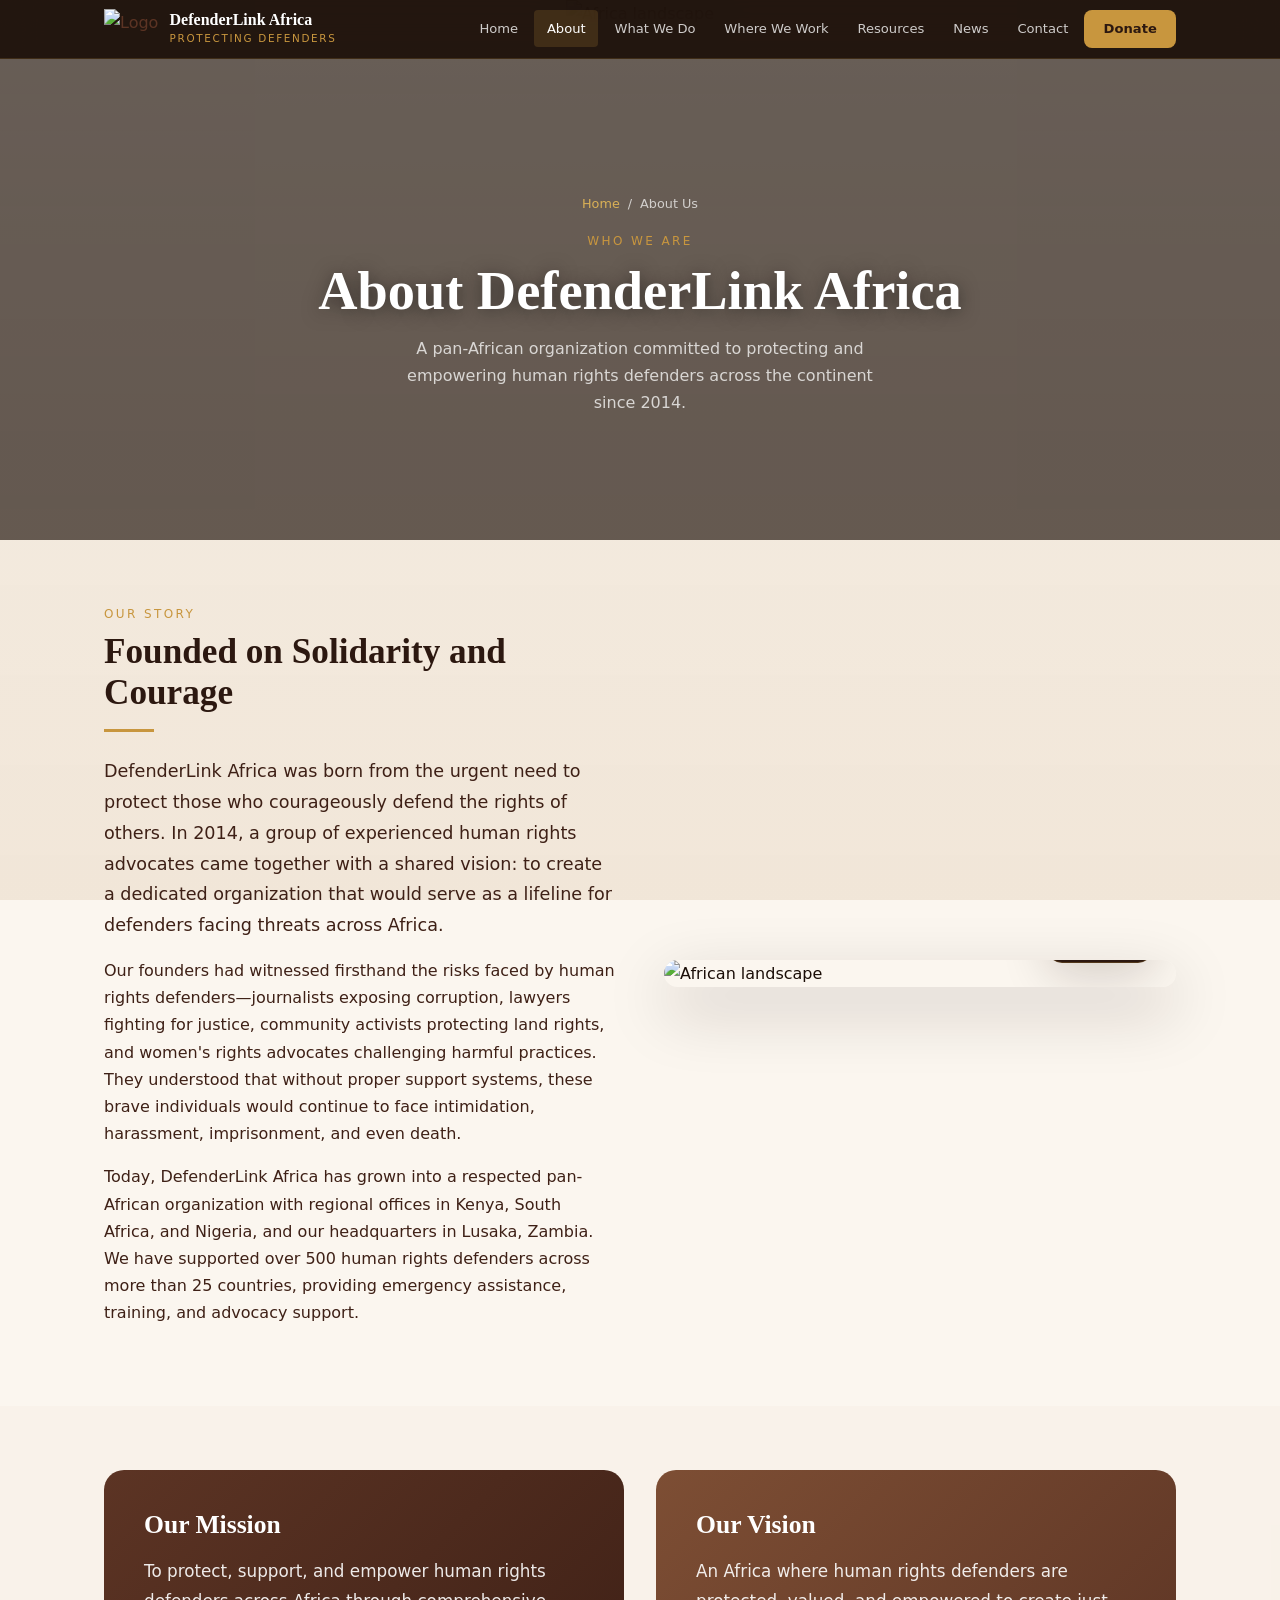
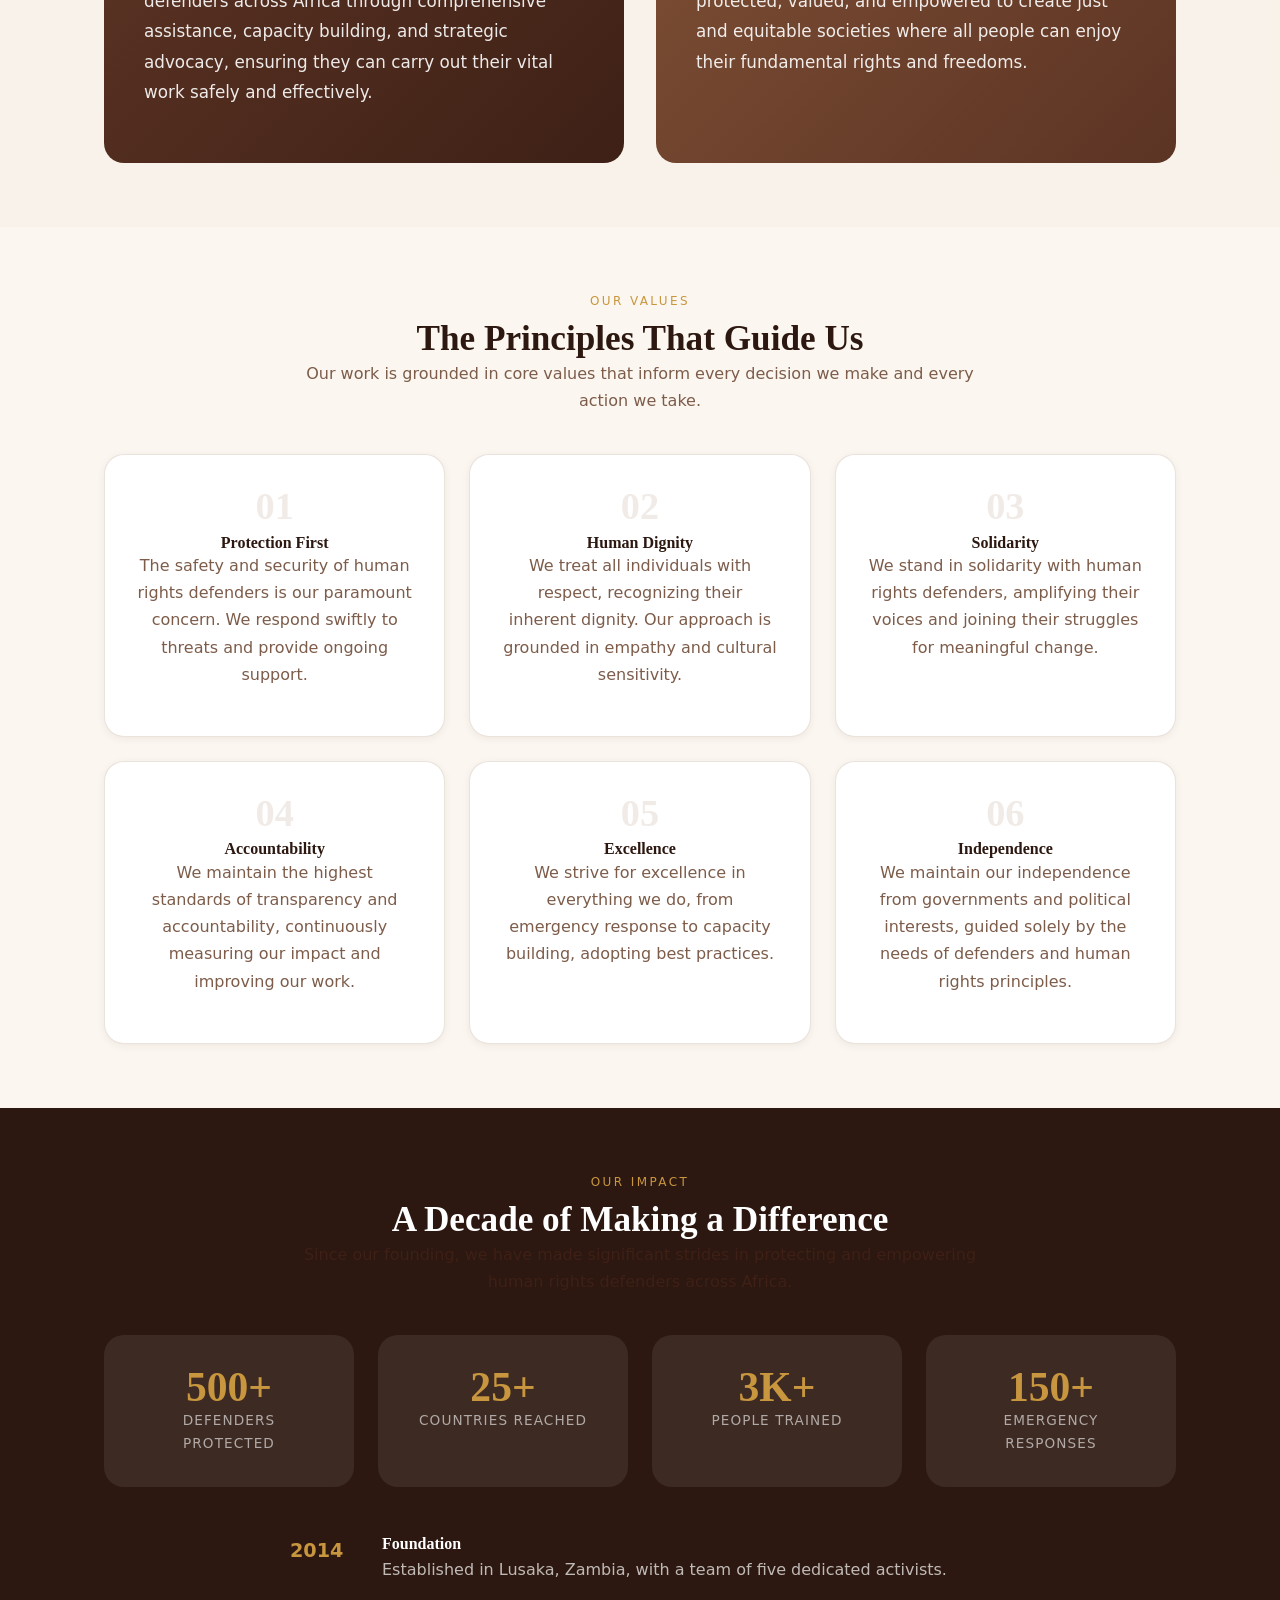
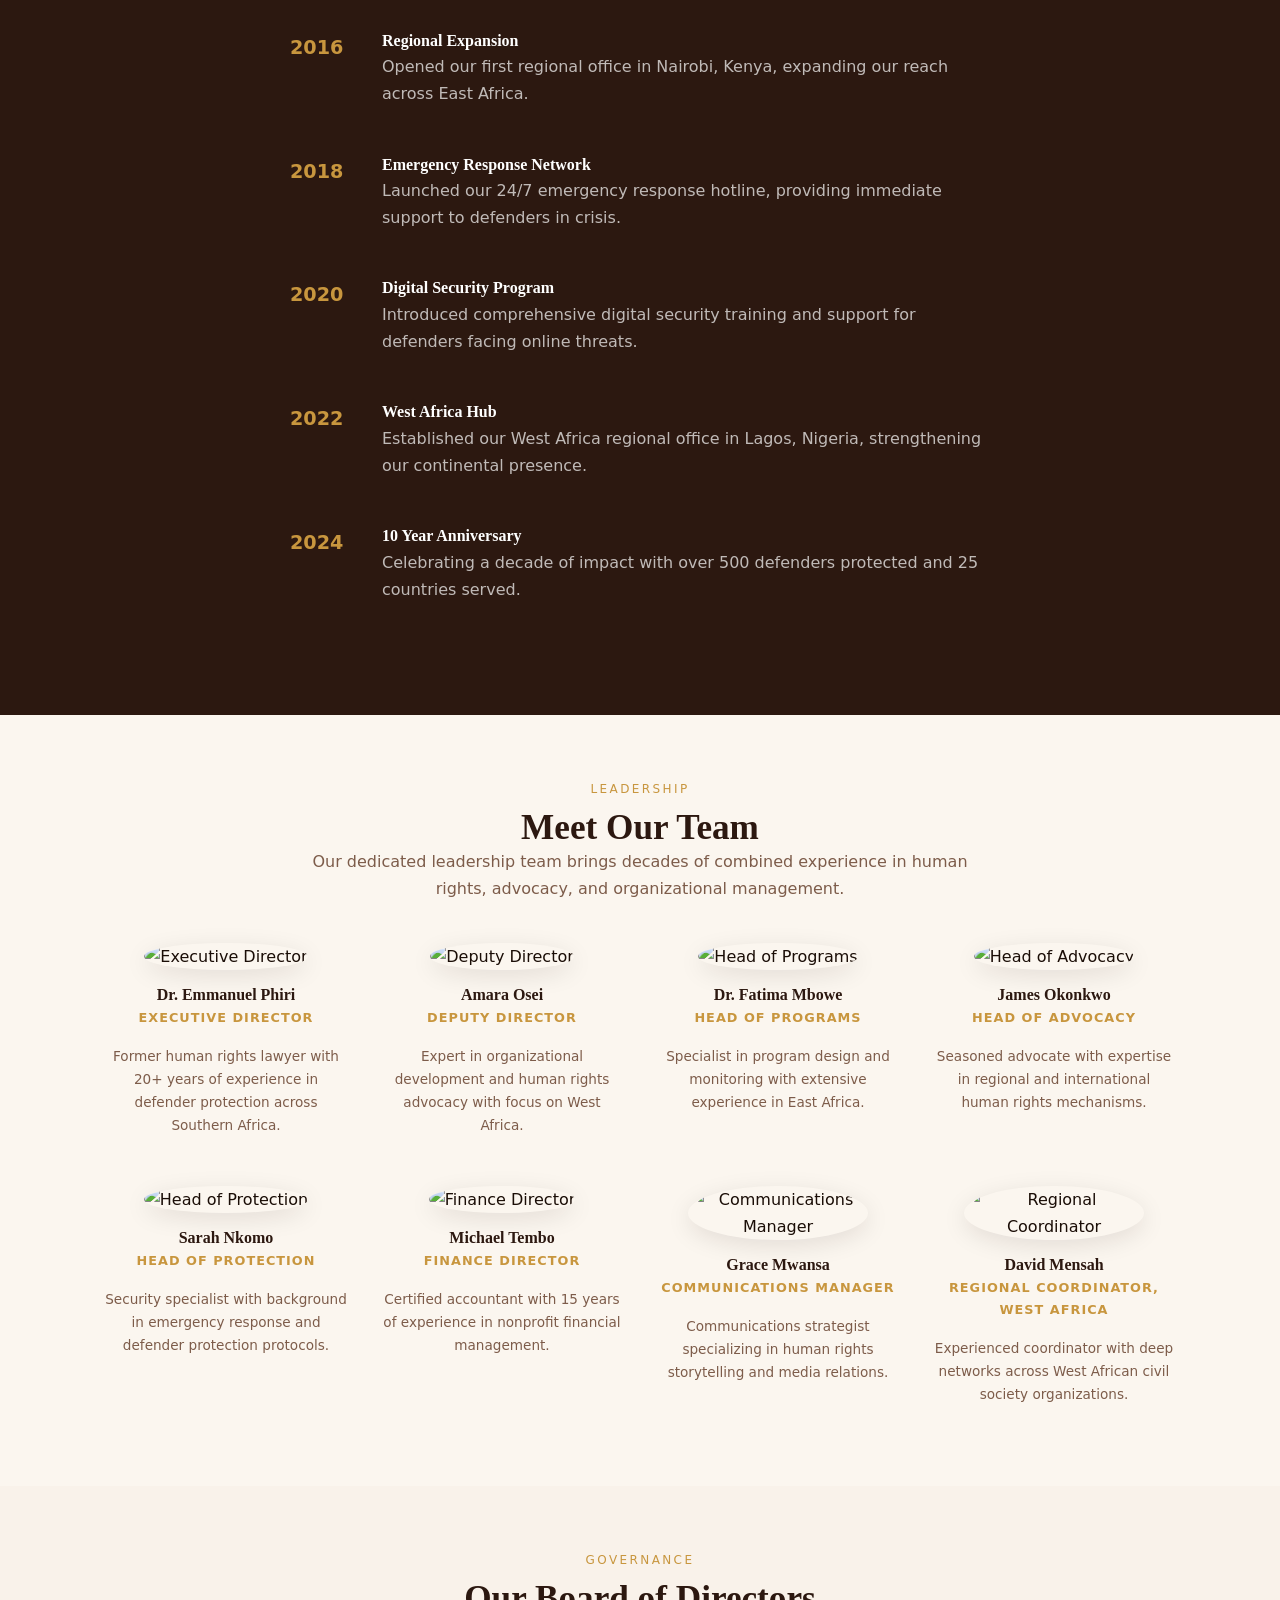
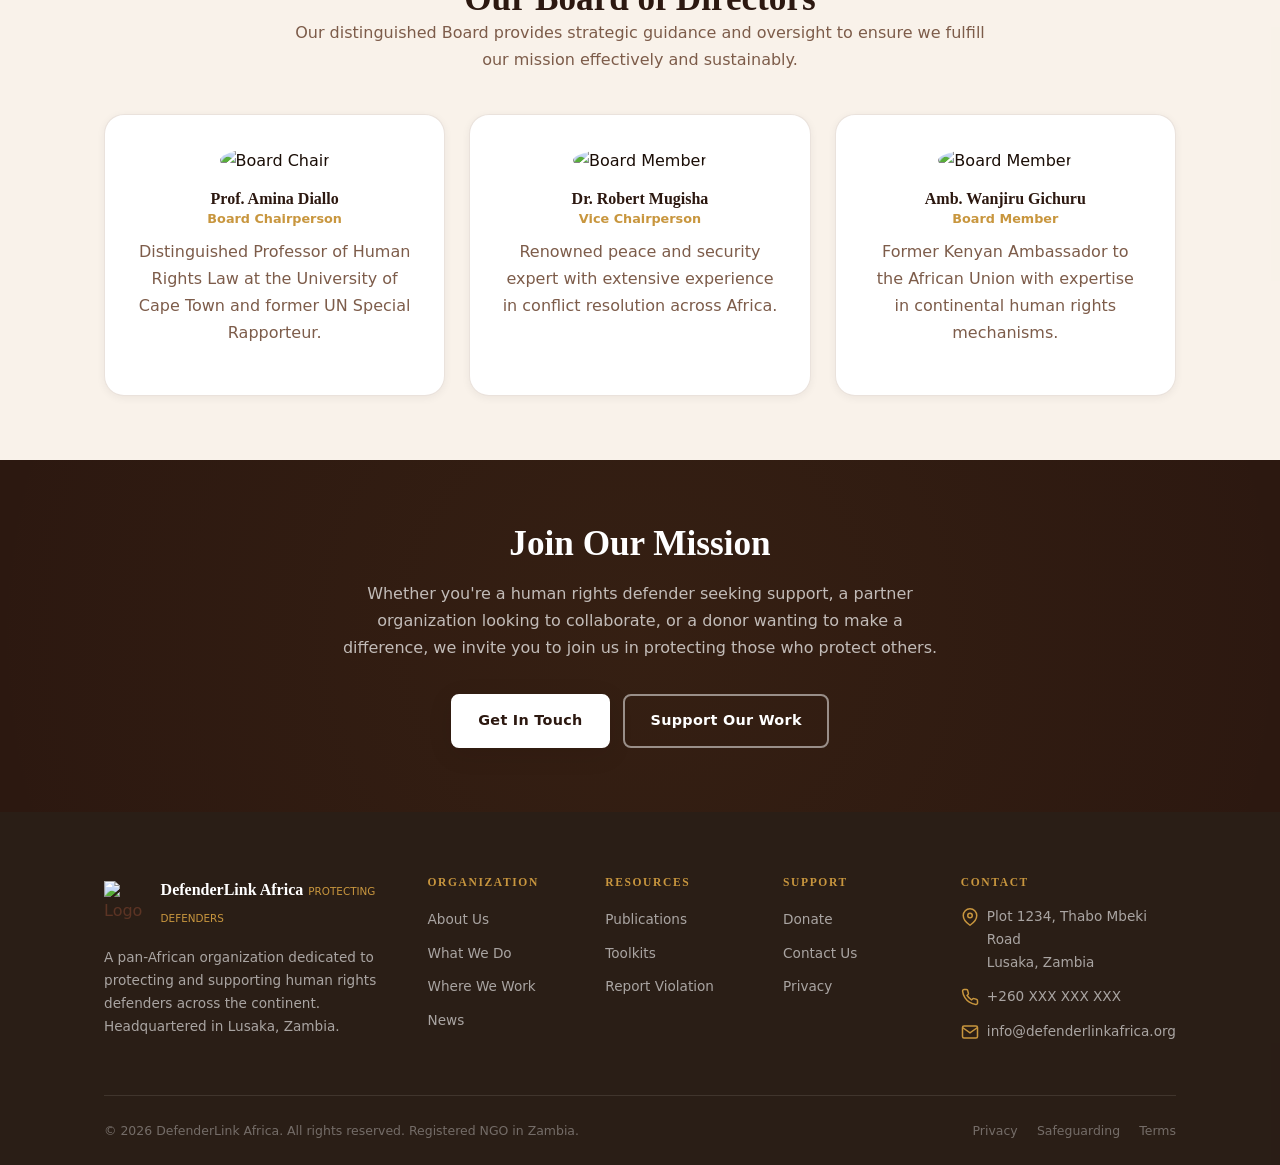
==== commit 6b53b0c0: "Update about.html" ====
--- a/about.html
+++ b/about.html
@@ -1,558 +1,565 @@
 <!DOCTYPE html>
 <html lang="en">
 <head>
-  <meta charset="UTF-8">
-  <meta name="viewport" content="width=device-width, initial-scale=1.0">
-  <meta name="description" content="Learn about DefenderLink Africa - our mission, vision, history, and the team dedicated to protecting human rights defenders across Africa.">
-  <meta property="og:title" content="About Us - DefenderLink Africa">
-  <meta property="og:description" content="A pan-African organization dedicated to the protection and support of human rights defenders across the continent.">
-  <meta property="og:image" content="https://i.imgur.com/WQp3Kvs.png">
-  <link rel="icon" type="image/png" href="https://i.imgur.com/WQp3Kvs.png">
-  <title>About Us | DefenderLink Africa</title>
-  <link rel="stylesheet" href="css/style.css">
-<script src="https://sites.super.myninja.ai/_assets/ninja-daytona-script.js"></script>
+    <meta charset="UTF-8">
+    <meta name="viewport" content="width=device-width, initial-scale=1.0">
+    <meta name="description" content="Learn about DefenderLink Africa - our mission, vision, history, and the team dedicated to protecting human rights defenders across Africa.">
+    <meta property="og:title" content="About Us - DefenderLink Africa">
+    <meta property="og:description" content="A pan-African organization dedicated to the protection and support of human rights defenders across the continent.">
+    <meta property="og:image" content="https://i.imgur.com/KbDuWry.png">
+    <link rel="icon" type="image/png" href="https://i.imgur.com/26vbOoF.png">
+    <link rel="apple-touch-icon" href="https://i.imgur.com/26vbOoF.png">
+    <title>About Us | DefenderLink Africa</title>
+
+    <style>
+        :root {
+            --deep-brown: #2C1810;
+            --espresso: #1A0D06;
+            --rich-brown: #3E2016;
+            --warm-brown: #5C3424;
+            --copper: #7D4E34;
+            --terracotta: #8B5A3C;
+            --tan: #B88962;
+            --sand: #C9A07A;
+            --cream: #F2E8DC;
+            --warm-cream: #F7F0E6;
+            --parchment: #FBF6EF;
+            --gold-accent: #C8963E;
+            --gold-light: #D9B056;
+            --gold-dark: #A67C2E;
+            --white: #FFFFFF;
+            --off-white: #FEFBF8;
+            --text-dark: #1A0D06;
+            --text-medium: #3E2016;
+            --text-muted: #7D5C4A;
+            --border-subtle: rgba(139, 94, 60, 0.18);
+            --border-medium: rgba(139, 94, 60, 0.3);
+            --shadow-sm: 0 2px 8px rgba(26, 13, 6, 0.06);
+            --shadow-md: 0 6px 24px rgba(26, 13, 6, 0.1);
+            --shadow-lg: 0 14px 48px rgba(26, 13, 6, 0.16);
+            --shadow-xl: 0 22px 64px rgba(26, 13, 6, 0.22);
+            --radius-sm: 4px;
+            --radius-md: 8px;
+            --radius-lg: 14px;
+            --radius-xl: 20px;
+            --radius-2xl: 28px;
+            --font-heading: 'Georgia', 'Times New Roman', 'Palatino', serif;
+            --font-body: 'Segoe UI', 'Inter', system-ui, -apple-system, sans-serif;
+            --max-width: 1120px;
+            --transition-smooth: 0.4s cubic-bezier(0.22, 0.61, 0.36, 1);
+            --transition-bounce: 0.5s cubic-bezier(0.175, 0.885, 0.32, 1.275);
+            --transition-fast: 0.2s ease;
+        }
+
+        *,
+        *::before,
+        *::after {
+            box-sizing: border-box;
+            margin: 0;
+            padding: 0;
+        }
+        html {
+            scroll-behavior: smooth;
+            font-size: 16px;
+            -webkit-font-smoothing: antialiased;
+        }
+        body {
+            font-family: var(--font-body);
+            background-color: var(--parchment);
+            color: var(--text-dark);
+            line-height: 1.7;
+            overflow-x: hidden;
+            background-image: url('https://i.imgur.com/Wu44jc7.jpeg');
+            background-attachment: fixed;
+            background-size: cover;
+            background-position: center;
+            background-repeat: no-repeat;
+            position: relative;
+        }
+        body::before {
+            content: '';
+            position: fixed;
+            inset: 0;
+            background: linear-gradient(180deg,
+                    rgba(251, 246, 239, 0.9) 0%,
+                    rgba(247, 240, 230, 0.88) 25%,
+                    rgba(242, 232, 220, 0.9) 50%,
+                    rgba(240, 228, 214, 0.92) 100%);
+            z-index: -1;
+            pointer-events: none;
+        }
+
+        h1,h2,h3,h4,h5 { font-family: var(--font-heading); font-weight: 700; line-height: 1.15; color: var(--deep-brown); }
+        h1 { font-size: clamp(2rem, 4.5vw, 3.4rem); }
+        h2 { font-size: clamp(1.6rem, 3vw, 2.2rem); }
+        h3 { font-size: 1.3rem; }
+        p { margin-bottom: 1rem; color: var(--text-medium); }
+        a { color: var(--warm-brown); text-decoration: none; transition: color var(--transition-fast); }
+        a:hover { color: var(--terracotta); }
+        .container { max-width: var(--max-width); margin: 0 auto; padding: 0 1.5rem; }
+        .section { padding: 4rem 0; }
+        .text-center { text-align: center; }
+        .text-small { font-size: 0.85rem; }
+        .text-muted { color: var(--text-muted); }
+        .lead { font-size: 1.1rem; line-height: 1.75; }
+
+        .btn {
+            display: inline-flex; align-items: center; gap: 0.5rem;
+            padding: 0.8rem 1.6rem; font-family: var(--font-body); font-weight: 600;
+            font-size: 0.9rem; border-radius: var(--radius-md); cursor: pointer;
+            transition: all var(--transition-smooth); text-decoration: none;
+            border: 2px solid transparent; white-space: nowrap; letter-spacing: 0.02em;
+        }
+        .btn-primary { background: var(--warm-brown); color: var(--white); border-color: var(--warm-brown); box-shadow: var(--shadow-md); }
+        .btn-primary:hover { background: var(--rich-brown); border-color: var(--rich-brown); color: var(--white); transform: translateY(-2px); box-shadow: var(--shadow-lg); }
+        .btn-white { background: var(--white); color: var(--deep-brown); border-color: var(--white); box-shadow: var(--shadow-md); }
+        .btn-white:hover { background: var(--cream); border-color: var(--cream); color: var(--deep-brown); transform: translateY(-2px); box-shadow: var(--shadow-lg); }
+        .btn-outline-white { background: transparent; color: var(--white); border-color: rgba(255,255,255,0.5); }
+        .btn-outline-white:hover { background: var(--white); color: var(--deep-brown); border-color: var(--white); transform: translateY(-2px); }
+
+        /* NAV */
+        .nav {
+            position: fixed; top:0; left:0; right:0; z-index: 1000;
+            background: rgba(26,13,6,0.88); backdrop-filter: blur(18px);
+            border-bottom: 1px solid rgba(200,150,62,0.18); transition: all var(--transition-smooth);
+        }
+        .nav.scrolled { background: rgba(26,13,6,0.96); box-shadow: var(--shadow-lg); }
+        .nav-inner { display: flex; align-items: center; justify-content: space-between; max-width: var(--max-width); margin:0 auto; padding:0.55rem 1.5rem; gap:1rem; }
+        .nav-logo { display: flex; align-items: center; gap:0.7rem; text-decoration:none; flex-shrink:0; }
+        .nav-logo img { height:40px; transition: transform var(--transition-smooth); }
+        .nav-logo:hover img { transform: scale(1.06); }
+        .nav-logo-text { display:flex; flex-direction:column; }
+        .nav-logo-title { font-family: var(--font-heading); font-weight:700; font-size:1rem; color:var(--white); line-height:1.2; }
+        .nav-logo-subtitle { font-size:0.65rem; color:var(--gold-accent); text-transform:uppercase; letter-spacing:0.16em; }
+        .nav-menu { display: flex; align-items: center; gap:0.2rem; }
+        .nav-link { padding:0.45rem 0.8rem; font-size:0.82rem; font-weight:500; color:rgba(255,255,255,0.78); text-decoration:none; border-radius:var(--radius-sm); transition:all var(--transition-fast); white-space:nowrap; }
+        .nav-link:hover,.nav-link.active { color:var(--white); background:rgba(200,150,62,0.18); }
+        .nav-link.donate { background:var(--gold-accent)!important; color:var(--deep-brown)!important; font-weight:700; padding:0.5rem 1.2rem; border-radius:var(--radius-md); }
+        .nav-link.donate:hover { background:var(--gold-light)!important; transform:translateY(-2px); box-shadow:0 6px 22px rgba(200,150,62,0.45); }
+
+        .nav-hamburger { display:none; flex-direction:column; gap:5px; cursor:pointer; padding:0.5rem; z-index:1001; background:none; border:none; }
+        .nav-hamburger span { display:block; width:26px; height:2.5px; background:var(--white); border-radius:2px; transition:all var(--transition-smooth); }
+        .nav-hamburger.active span:nth-child(1) { transform:rotate(45deg) translate(5px,5px); }
+        .nav-hamburger.active span:nth-child(2) { opacity:0; transform:scaleX(0); }
+        .nav-hamburger.active span:nth-child(3) { transform:rotate(-45deg) translate(5px,-5px); }
+
+        .mobile-overlay {
+            position:fixed; inset:0; background:rgba(26,13,6,0.97); z-index:999;
+            display:flex; align-items:center; justify-content:center;
+            opacity:0; pointer-events:none; transition:opacity var(--transition-smooth);
+        }
+        .mobile-overlay.active { opacity:1; pointer-events:all; }
+        .mobile-overlay-inner { text-align:center; display:flex; flex-direction:column; gap:0.3rem; }
+        .mobile-overlay-link { display:block; padding:0.9rem 1.5rem; color:var(--cream); font-size:1.2rem; text-decoration:none; }
+        .mobile-overlay-link:hover { color:var(--gold-light); background:rgba(200,150,62,0.1); border-radius:var(--radius-md); }
+        .mobile-overlay-link.donate-mobile { color:var(--gold-accent); font-weight:700; font-size:1.3rem; border:2px solid var(--gold-accent); border-radius:var(--radius-lg); margin-top:0.8rem; }
+
+        /* PAGE HEADER 60vh */
+        .page-header {
+            position:relative; min-height:60vh; display:flex; align-items:center; justify-content:center;
+            text-align:center; overflow:hidden; padding-top:70px;
+        }
+        .page-header-bg { position:absolute; inset:0; z-index:0; }
+        .page-header-bg img { width:100%; height:100%; object-fit:cover; object-position:center 30%; animation:hero-zoom 8s ease-in-out infinite alternate; }
+        @keyframes hero-zoom { 0%{ transform:scale(1); } 100%{ transform:scale(1.06); } }
+        .page-header-bg::after { content:''; position:absolute; inset:0; background:rgba(26,13,6,0.65); }
+        .page-header .container { position:relative; z-index:1; }
+        .breadcrumb { display:flex; align-items:center; justify-content:center; gap:0.5rem; font-size:0.8rem; color:rgba(255,255,255,0.7); margin-bottom:1rem; }
+        .breadcrumb a { color:var(--gold-light); }
+        .page-header-overline { font-size:0.75rem; text-transform:uppercase; letter-spacing:0.2em; color:var(--gold-accent); margin-bottom:0.5rem; }
+        .page-header-title { color:var(--white); margin-bottom:0.8rem; text-shadow:0 2px 18px rgba(0,0,0,0.5); }
+        .page-header-subtitle { color:rgba(255,255,255,0.75); max-width:500px; margin:0 auto; }
+
+        /* STORY SECTION */
+        .story-grid { display:grid; grid-template-columns:1fr 1fr; gap:3rem; align-items:center; }
+        .story-img { border-radius:var(--radius-2xl); overflow:hidden; box-shadow:var(--shadow-xl); position:relative; }
+        .story-img img { width:100%; display:block; }
+        .story-badge { position:absolute; bottom:1.5rem; right:1.5rem; background:var(--deep-brown); color:var(--gold-accent); padding:0.8rem 1.2rem; border-radius:var(--radius-lg); text-align:center; box-shadow:var(--shadow-lg); border:1px solid rgba(200,150,62,0.25); }
+        .story-badge-number { font-family:var(--font-heading); font-size:2rem; font-weight:700; line-height:1; }
+        .story-badge-text { font-size:0.65rem; text-transform:uppercase; letter-spacing:0.1em; color:var(--cream); }
+
+        /* MISSION/VISION CARDS */
+        .mv-grid { display:grid; grid-template-columns:1fr 1fr; gap:2rem; }
+        .mv-card { padding:2.5rem; border-radius:var(--radius-xl); color:var(--white); height:100%; }
+        .mv-card h3 { color:var(--white); font-size:1.6rem; margin-bottom:1rem; }
+        .mv-card p { color:rgba(255,255,255,0.9); font-size:1.05rem; line-height:1.8; }
+        .mission-card { background:linear-gradient(135deg, var(--warm-brown) 0%, var(--rich-brown) 100%); }
+        .vision-card { background:linear-gradient(135deg, var(--copper) 0%, var(--warm-brown) 100%); }
+
+        /* VALUES CARDS (numbered) */
+        .values-grid { display:grid; grid-template-columns:repeat(3,1fr); gap:1.5rem; }
+        .value-card { background:var(--white); padding:2rem; border-radius:var(--radius-xl); box-shadow:var(--shadow-sm); border:1px solid var(--border-subtle); text-align:center; transition:all var(--transition-smooth); }
+        .value-card:hover { transform:translateY(-4px); box-shadow:var(--shadow-lg); border-color:var(--border-medium); }
+        .value-number { font-family:var(--font-heading); font-size:2.4rem; font-weight:700; color:rgba(139,94,60,0.12); line-height:1; margin-bottom:0.5rem; }
+
+        /* IMPACT & TIMELINE (dark section) */
+        .dark-section { background:var(--deep-brown); color:var(--white); }
+        .dark-section h2,.dark-section h3,.dark-section h4 { color:var(--white); }
+        .impact-grid { display:grid; grid-template-columns:repeat(4,1fr); gap:1.5rem; text-align:center; margin-bottom:3rem; }
+        .impact-card { background:rgba(255,255,255,0.08); padding:2rem; border-radius:var(--radius-xl); transition:all var(--transition-smooth); }
+        .impact-card:hover { transform:translateY(-4px); background:rgba(255,255,255,0.12); }
+        .impact-number { font-family:var(--font-heading); font-size:2.6rem; font-weight:700; color:var(--gold-accent); line-height:1; }
+        .impact-label { font-size:0.85rem; color:rgba(255,255,255,0.6); text-transform:uppercase; letter-spacing:0.08em; }
+
+        .timeline { max-width:700px; margin:0 auto; }
+        .timeline-item { display:flex; gap:2rem; margin-bottom:2rem; }
+        .timeline-date { font-size:1.2rem; font-weight:700; color:var(--gold-accent); min-width:60px; }
+        .timeline-content h4 { color:var(--white); margin-bottom:0.2rem; }
+        .timeline-content p { color:rgba(255,255,255,0.7); }
+
+        /* TEAM CARDS */
+        .team-grid { display:grid; grid-template-columns:repeat(4,1fr); gap:2rem; }
+        .team-card { text-align:center; }
+        .team-card img { width:100%; max-width:180px; border-radius:50%; margin-bottom:1rem; box-shadow:var(--shadow-md); }
+        .team-card h4 { margin-bottom:0.2rem; }
+        .team-role { font-size:0.8rem; color:var(--gold-accent); text-transform:uppercase; letter-spacing:0.08em; font-weight:600; }
+
+        /* CTA */
+        .cta-section {
+            background:var(--deep-brown); padding:4rem 0; text-align:center; position:relative; overflow:hidden;
+        }
+        .cta-section::before { content:''; position:absolute; top:-40%; left:-40%; width:180%; height:180%; background:radial-gradient(circle at center,rgba(200,150,62,0.06) 0%,transparent 55%); animation:rotate-glow 20s linear infinite; }
+        @keyframes rotate-glow { from{ transform:rotate(0deg); } to{ transform:rotate(360deg); } }
+        .cta-content { position:relative; z-index:1; max-width:600px; margin:0 auto; }
+        .cta-title { color:var(--white); margin-bottom:1rem; }
+        .cta-text { color:rgba(255,255,255,0.7); margin-bottom:2rem; }
+        .cta-buttons { display:flex; gap:0.8rem; justify-content:center; flex-wrap:wrap; }
+
+        /* FOOTER */
+        .footer {
+            background-image:url('https://i.imgur.com/FEbqeZI.jpeg'); background-size:cover; background-position:center;
+            position:relative; color:var(--cream); padding:4rem 0 1.5rem;
+        }
+        .footer::before { content:''; position:absolute; inset:0; background:rgba(26,13,6,0.93); z-index:0; }
+        .footer>.container { position:relative; z-index:1; }
+        .footer-grid { display:grid; grid-template-columns:2fr 1fr 1fr 1fr 1.2fr; gap:2rem; margin-bottom:2.5rem; }
+        .footer-brand p { color:rgba(255,255,255,0.6); font-size:0.85rem; }
+        .footer-title { color:var(--gold-accent); font-size:0.72rem; text-transform:uppercase; letter-spacing:0.14em; margin-bottom:1rem; font-weight:700; }
+        .footer-links { list-style:none; padding:0; }
+        .footer-links li { margin-bottom:0.4rem; }
+        .footer-links a { color:rgba(255,255,255,0.6); font-size:0.85rem; transition:all var(--transition-fast); }
+        .footer-links a:hover { color:var(--gold-light); padding-left:3px; }
+        .footer-contact-item { display:flex; align-items:flex-start; gap:0.5rem; margin-bottom:0.7rem; color:rgba(255,255,255,0.6); font-size:0.85rem; }
+        .footer-contact-item svg { flex-shrink:0; color:var(--gold-accent); margin-top:3px; }
+        .footer-bottom { display:flex; align-items:center; justify-content:space-between; flex-wrap:wrap; gap:1rem; padding-top:1.5rem; border-top:1px solid rgba(255,255,255,0.1); }
+        .footer-copyright { color:rgba(255,255,255,0.35); font-size:0.78rem; margin:0; }
+        .footer-bottom-links { display:flex; gap:1.2rem; }
+        .footer-bottom-links a { color:rgba(255,255,255,0.35); font-size:0.78rem; }
+        .footer-bottom-links a:hover { color:var(--gold-light); }
+
+        .reveal { opacity:0; transform:translateY(30px); transition:opacity 0.7s ease, transform 0.7s ease; }
+        .reveal.visible { opacity:1; transform:translateY(0); }
+
+        @media (max-width:1024px) {
+            .nav-menu { display:none; }
+            .nav-hamburger { display:flex; }
+            .story-grid,.mv-grid { grid-template-columns:1fr; }
+            .values-grid,.team-grid,.impact-grid { grid-template-columns:repeat(2,1fr); }
+            .footer-grid { grid-template-columns:repeat(3,1fr); }
+        }
+        @media (max-width:768px) {
+            .values-grid,.team-grid,.impact-grid { grid-template-columns:1fr; }
+            .footer-grid { grid-template-columns:1fr 1fr; }
+            .page-header { min-height:50vh; }
+        }
+        @media (max-width:480px) {
+            .footer-grid { grid-template-columns:1fr; }
+            .nav-logo-text { display:none; }
+            .impact-grid { grid-template-columns:1fr 1fr; }
+        }
+    </style>
 </head>
 <body>
-
-  <!-- ============================================
-       NAVIGATION
-       ============================================ -->
-  <nav class="nav" role="navigation" aria-label="Main Navigation">
-    <div class="nav-inner">
-      <a href="index.html" class="nav-logo" aria-label="DefenderLink Africa Home">
-        <img src="https://i.imgur.com/WQp3Kvs.png" alt="DefenderLink Africa Logo">
-        <div class="nav-logo-text">
-          <span class="nav-logo-title">DefenderLink Africa</span>
-          <span class="nav-logo-subtitle">Protecting Defenders</span>
-        </div>
-      </a>
-      
-      <div class="nav-menu">
-        <a href="index.html" class="nav-link">Home</a>
-        <a href="about.html" class="nav-link active">About</a>
-        <a href="what-we-do.html" class="nav-link">What We Do</a>
-        <a href="where-we-work.html" class="nav-link">Where We Work</a>
-        <a href="resources.html" class="nav-link">Resources</a>
-        <a href="news.html" class="nav-link">News</a>
-        <a href="contact.html" class="nav-link">Contact</a>
-        <a href="donate.html" class="nav-link donate nav-cta">Donate</a>
-      </div>
-      
-      <div class="nav-hamburger" aria-label="Toggle Menu" role="button" tabindex="0">
-        <span></span>
-        <span></span>
-        <span></span>
-      </div>
+    <!-- NAV -->
+    <nav class="nav" id="navbar">
+        <div class="nav-inner">
+            <a href="index.html" class="nav-logo">
+                <img src="https://i.imgur.com/KbDuWry.png" alt="Logo">
+                <div class="nav-logo-text">
+                    <span class="nav-logo-title">DefenderLink Africa</span>
+                    <span class="nav-logo-subtitle">Protecting Defenders</span>
+                </div>
+            </a>
+            <div class="nav-menu">
+                <a href="index.html" class="nav-link">Home</a>
+                <a href="about.html" class="nav-link active">About</a>
+                <a href="what-we-do.html" class="nav-link">What We Do</a>
+                <a href="where-we-work.html" class="nav-link">Where We Work</a>
+                <a href="resources.html" class="nav-link">Resources</a>
+                <a href="news.html" class="nav-link">News</a>
+                <a href="contact.html" class="nav-link">Contact</a>
+                <a href="donate.html" class="nav-link donate">Donate</a>
+            </div>
+            <button class="nav-hamburger" id="hamburger"><span></span><span></span><span></span></button>
+        </div>
+    </nav>
+    <div class="mobile-overlay" id="mobileOverlay">
+        <div class="mobile-overlay-inner">
+            <a href="index.html" class="mobile-overlay-link">Home</a>
+            <a href="about.html" class="mobile-overlay-link">About Us</a>
+            <a href="what-we-do.html" class="mobile-overlay-link">What We Do</a>
+            <a href="where-we-work.html" class="mobile-overlay-link">Where We Work</a>
+            <a href="resources.html" class="mobile-overlay-link">Resources</a>
+            <a href="news.html" class="mobile-overlay-link">News</a>
+            <a href="contact.html" class="mobile-overlay-link">Contact</a>
+            <a href="donate.html" class="mobile-overlay-link donate-mobile">Donate Now</a>
+        </div>
     </div>
-  </nav>
-
-  <!-- Mobile Menu -->
-  <div class="mobile-menu">
-    <div class="mobile-menu-inner">
-      <a href="index.html" class="mobile-menu-link">Home</a>
-      <a href="about.html" class="mobile-menu-link">About Us</a>
-      <a href="what-we-do.html" class="mobile-menu-link">What We Do</a>
-      <a href="where-we-work.html" class="mobile-menu-link">Where We Work</a>
-      <a href="resources.html" class="mobile-menu-link">Resources</a>
-      <a href="news.html" class="mobile-menu-link">News & Updates</a>
-      <a href="contact.html" class="mobile-menu-link">Contact</a>
-      <a href="donate.html" class="mobile-menu-link" style="color: var(--accent-gold);">Donate Now</a>
-    </div>
-  </div>
-
-  <!-- ============================================
-       PAGE HEADER
-       ============================================ -->
-  <header class="page-header">
-    <div class="page-header-bg">
-      <img src="https://images.unsplash.com/photo-1516483638261-f4b55eb046a2?w=1920&q=80" alt="Team collaboration">
-    </div>
-    <div class="container">
-      <div class="page-header-content fade-in-up">
-        <div class="breadcrumb">
-          <a href="index.html">Home</a>
-          <span>/</span>
-          <span class="breadcrumb-current">About Us</span>
-        </div>
-        <p class="page-header-overline">Who We Are</p>
-        <h1 class="page-header-title">About DefenderLink Africa</h1>
-        <p class="page-header-subtitle">A pan-African organization committed to protecting and empowering human rights defenders across the continent since 2014.</p>
-      </div>
-    </div>
-  </header>
-
-  <!-- ============================================
-       OUR STORY SECTION
-       ============================================ -->
-  <section class="section">
-    <div class="container">
-      <div class="about-grid">
-        <div class="about-content fade-in-left">
-          <div class="section-overline">Our Story</div>
-          <h2 class="section-title">Founded on Solidarity and Courage</h2>
-          <div class="decorative-line decorative-line-left"></div>
-          <p class="lead">
-            DefenderLink Africa was born from the urgent need to protect those who courageously defend the rights of others. In 2014, a group of experienced human rights advocates came together with a shared vision: to create a dedicated organization that would serve as a lifeline for defenders facing threats across Africa.
-          </p>
-          <p>
-            Our founders had witnessed firsthand the risks faced by human rights defenders—journalists exposing corruption, lawyers fighting for justice, community activists protecting land rights, and women's rights advocates challenging harmful practices. They understood that without proper support systems, these brave individuals would continue to face intimidation, harassment, imprisonment, and even death.
-          </p>
-          <p>
-            Today, DefenderLink Africa has grown into a respected pan-African organization with regional offices in Kenya, South Africa, and Nigeria, and our headquarters in Lusaka, Zambia. We have supported over 500 human rights defenders across more than 25 countries, providing emergency assistance, training, and advocacy support.
-          </p>
-        </div>
-        <div class="about-image fade-in-right">
-          <img src="https://images.unsplash.com/photo-1529155401887-70aa64b14e54?w=800&q=80" alt="African landscape" style="border-radius: var(--radius-lg);">
-          <div class="about-image-badge">
-            <div class="about-image-badge-number">2014</div>
-            <div class="about-image-badge-text">Founded</div>
-          </div>
-        </div>
-      </div>
-    </div>
-  </section>
-
-  <!-- ============================================
-       MISSION & VISION
-       ============================================ -->
-  <section class="section" style="background: var(--sand);">
-    <div class="container">
-      <div class="grid grid-2 gap-3xl">
-        <div class="fade-in-left">
-          <div class="feature-card" style="background: linear-gradient(135deg, var(--primary) 0%, var(--primary-dark) 100%); color: white; height: 100%;">
-            <div class="feature-card-icon" style="background: rgba(255,255,255,0.2); color: white;">
-              <svg width="28" height="28" viewBox="0 0 24 24" fill="none" stroke="currentColor" stroke-width="2">
-                <circle cx="12" cy="12" r="10"/>
-                <path d="M12 16v-4"/>
-                <path d="M12 8h.01"/>
-              </svg>
-            </div>
-            <h3 class="feature-card-title" style="color: white; font-size: 1.5rem;">Our Mission</h3>
-            <p class="feature-card-text" style="color: rgba(255,255,255,0.9); font-size: 1.125rem; line-height: 1.8;">
-              To protect, support, and empower human rights defenders across Africa through comprehensive assistance, capacity building, and strategic advocacy, ensuring they can carry out their vital work safely and effectively.
-            </p>
-          </div>
-        </div>
-        <div class="fade-in-right">
-          <div class="feature-card" style="background: linear-gradient(135deg, var(--secondary) 0%, var(--secondary-dark) 100%); color: white; height: 100%;">
-            <div class="feature-card-icon" style="background: rgba(255,255,255,0.2); color: white;">
-              <svg width="28" height="28" viewBox="0 0 24 24" fill="none" stroke="currentColor" stroke-width="2">
-                <path d="M1 12s4-8 11-8 11 8 11 8-4 8-11 8-11-8-11-8z"/>
-                <circle cx="12" cy="12" r="3"/>
-              </svg>
-            </div>
-            <h3 class="feature-card-title" style="color: white; font-size: 1.5rem;">Our Vision</h3>
-            <p class="feature-card-text" style="color: rgba(255,255,255,0.9); font-size: 1.125rem; line-height: 1.8;">
-              An Africa where human rights defenders are protected, valued, and empowered to create just and equitable societies where all people can enjoy their fundamental rights and freedoms.
-            </p>
-          </div>
-        </div>
-      </div>
-    </div>
-  </section>
-
-  <!-- ============================================
-       OUR VALUES
-       ============================================ -->
-  <section class="section">
-    <div class="container">
-      <div class="section-header fade-in-up">
-        <div class="section-overline">Our Values</div>
-        <h2 class="section-title">The Principles That Guide Us</h2>
-        <p class="section-subtitle">Our work is grounded in core values that inform every decision we make and every action we take.</p>
-      </div>
-      
-      <div class="grid grid-3 gap-xl">
-        <div class="feature-card fade-in-up delay-1">
-          <div class="feature-card-icon">
-            <svg width="28" height="28" viewBox="0 0 24 24" fill="none" stroke="currentColor" stroke-width="2">
-              <path d="M12 22s8-4 8-10V5l-8-3-8 3v7c0 6 8 10 8 10z"/>
-            </svg>
-          </div>
-          <h3 class="feature-card-title">Protection First</h3>
-          <p class="feature-card-text">The safety and security of human rights defenders is our paramount concern. We take all necessary measures to ensure their protection, responding swiftly to threats and providing ongoing support.</p>
-        </div>
-        
-        <div class="feature-card fade-in-up delay-2">
-          <div class="feature-card-icon">
-            <svg width="28" height="28" viewBox="0 0 24 24" fill="none" stroke="currentColor" stroke-width="2">
-              <circle cx="12" cy="12" r="10"/>
-              <path d="M8 14s1.5 2 4 2 4-2 4-2"/>
-              <line x1="9" y1="9" x2="9.01" y2="9"/>
-              <line x1="15" y1="9" x2="15.01" y2="9"/>
-            </svg>
-          </div>
-          <h3 class="feature-card-title">Human Dignity</h3>
-          <p class="feature-card-text">We treat all individuals with respect, recognizing their inherent dignity and worth. Our approach is grounded in empathy, cultural sensitivity, and a deep appreciation for the challenges defenders face.</p>
-        </div>
-        
-        <div class="feature-card fade-in-up delay-3">
-          <div class="feature-card-icon">
-            <svg width="28" height="28" viewBox="0 0 24 24" fill="none" stroke="currentColor" stroke-width="2">
-              <path d="M17 21v-2a4 4 0 0 0-4-4H5a4 4 0 0 0-4 4v2"/>
-              <circle cx="9" cy="7" r="4"/>
-              <path d="M23 21v-2a4 4 0 0 0-3-3.87"/>
-              <path d="M16 3.13a4 4 0 0 1 0 7.75"/>
-            </svg>
-          </div>
-          <h3 class="feature-card-title">Solidarity</h3>
-          <p class="feature-card-text">We stand in solidarity with human rights defenders, amplifying their voices and joining their struggles. We believe that collective action is essential for meaningful and lasting change.</p>
-        </div>
-        
-        <div class="feature-card fade-in-up delay-4">
-          <div class="feature-card-icon">
-            <svg width="28" height="28" viewBox="0 0 24 24" fill="none" stroke="currentColor" stroke-width="2">
-              <path d="M22 11.08V12a10 10 0 1 1-5.93-9.14"/>
-              <polyline points="22 4 12 14.01 9 11.01"/>
-            </svg>
-          </div>
-          <h3 class="feature-card-title">Accountability</h3>
-          <p class="feature-card-text">We maintain the highest standards of transparency and accountability in our operations. We are committed to measuring our impact, learning from our experiences, and continuously improving our work.</p>
-        </div>
-        
-        <div class="feature-card fade-in-up delay-5">
-          <div class="feature-card-icon">
-            <svg width="28" height="28" viewBox="0 0 24 24" fill="none" stroke="currentColor" stroke-width="2">
-              <polygon points="12 2 15.09 8.26 22 9.27 17 14.14 18.18 21.02 12 17.77 5.82 21.02 7 14.14 2 9.27 8.91 8.26 12 2"/>
-            </svg>
-          </div>
-          <h3 class="feature-card-title">Excellence</h3>
-          <p class="feature-card-text">We strive for excellence in everything we do, from our emergency response protocols to our capacity building programs. We continuously develop our expertise and adopt best practices.</p>
-        </div>
-        
-        <div class="feature-card fade-in-up delay-6">
-          <div class="feature-card-icon">
-            <svg width="28" height="28" viewBox="0 0 24 24" fill="none" stroke="currentColor" stroke-width="2">
-              <rect x="3" y="3" width="18" height="18" rx="2" ry="2"/>
-              <line x1="3" y1="9" x2="21" y2="9"/>
-              <line x1="9" y1="21" x2="9" y2="9"/>
-            </svg>
-          </div>
-          <h3 class="feature-card-title">Independence</h3>
-          <p class="feature-card-text">We maintain our independence from governments and political interests, ensuring our work is guided solely by the needs of human rights defenders and the principles of human rights.</p>
-        </div>
-      </div>
-    </div>
-  </section>
-
-  <!-- ============================================
-       OUR IMPACT
-       ============================================ -->
-  <section class="section" style="background: var(--earth); color: var(--white);">
-    <div class="container">
-      <div class="section-header fade-in-up">
-        <div class="section-overline" style="color: var(--accent-gold); border-color: var(--accent-gold);">Our Impact</div>
-        <h2 class="section-title" style="color: var(--white);">A Decade of Making a Difference</h2>
-        <p class="section-subtitle" style="color: rgba(255,255,255,0.7);">Since our founding, we have made significant strides in protecting and empowering human rights defenders across Africa.</p>
-      </div>
-      
-      <div class="grid grid-4 gap-xl" style="margin-bottom: var(--space-3xl);">
-        <div class="impact-card fade-in-up delay-1">
-          <div class="impact-card-number" data-counter="500">500+</div>
-          <div class="impact-card-label">Defenders Protected</div>
-        </div>
-        <div class="impact-card fade-in-up delay-2">
-          <div class="impact-card-number" data-counter="25">25+</div>
-          <div class="impact-card-label">Countries Reached</div>
-        </div>
-        <div class="impact-card fade-in-up delay-3">
-          <div class="impact-card-number" data-counter="3000">3K+</div>
-          <div class="impact-card-label">People Trained</div>
-        </div>
-        <div class="impact-card fade-in-up delay-4">
-          <div class="impact-card-number" data-counter="150">150+</div>
-          <div class="impact-card-label">Emergency Responses</div>
-        </div>
-      </div>
-      
-      <div class="timeline fade-in-up" style="max-width: 800px; margin: 0 auto;">
-        <div class="timeline-item">
-          <div class="timeline-date">2014</div>
-          <div class="timeline-content">
-            <h4 style="color: var(--white);">Foundation</h4>
-            <p>DefenderLink Africa is established in Lusaka, Zambia, with a team of five dedicated activists.</p>
-          </div>
-        </div>
-        <div class="timeline-item">
-          <div class="timeline-date">2016</div>
-          <div class="timeline-content">
-            <h4 style="color: var(--white);">Regional Expansion</h4>
-            <p>Opened our first regional office in Nairobi, Kenya, expanding our reach across East Africa.</p>
-          </div>
-        </div>
-        <div class="timeline-item">
-          <div class="timeline-date">2018</div>
-          <div class="timeline-content">
-            <h4 style="color: var(--white);">Emergency Response Network</h4>
-            <p>Launched our 24/7 emergency response hotline, providing immediate support to defenders in crisis.</p>
-          </div>
-        </div>
-        <div class="timeline-item">
-          <div class="timeline-date">2020</div>
-          <div class="timeline-content">
-            <h4 style="color: var(--white);">Digital Security Program</h4>
-            <p>Introduced comprehensive digital security training and support for defenders facing online threats.</p>
-          </div>
-        </div>
-        <div class="timeline-item">
-          <div class="timeline-date">2022</div>
-          <div class="timeline-content">
-            <h4 style="color: var(--white);">West Africa Hub</h4>
-            <p>Established our West Africa regional office in Lagos, Nigeria, strengthening our continental presence.</p>
-          </div>
-        </div>
-        <div class="timeline-item">
-          <div class="timeline-date">2024</div>
-          <div class="timeline-content">
-            <h4 style="color: var(--white);">10 Year Anniversary</h4>
-            <p>Celebrating a decade of impact with over 500 defenders protected and 25 countries served.</p>
-          </div>
-        </div>
-      </div>
-    </div>
-  </section>
-
-  <!-- ============================================
-       LEADERSHIP TEAM
-       ============================================ -->
-  <section class="section">
-    <div class="container">
-      <div class="section-header fade-in-up">
-        <div class="section-overline">Leadership</div>
-        <h2 class="section-title">Meet Our Team</h2>
-        <p class="section-subtitle">Our dedicated leadership team brings decades of combined experience in human rights, advocacy, and organizational management.</p>
-      </div>
-      
-      <div class="grid grid-4 gap-xl">
-        <div class="team-card fade-in-up delay-1">
-          <img src="https://images.unsplash.com/photo-1560250097-0b93528f04f6?w=300&h=300&fit=crop" alt="Executive Director" class="team-card-img">
-          <h4 class="team-card-name">Dr. Emmanuel Phiri</h4>
-          <p class="team-card-role">Executive Director</p>
-          <p class="text-small text-muted" style="margin-top: var(--space-sm);">Former human rights lawyer with 20+ years of experience in defender protection across Southern Africa.</p>
-        </div>
-        
-        <div class="team-card fade-in-up delay-2">
-          <img src="https://images.unsplash.com/photo-1573496359142-b8d87734a5a2?w=300&h=300&fit=crop" alt="Deputy Director" class="team-card-img">
-          <h4 class="team-card-name">Amara Osei</h4>
-          <p class="team-card-role">Deputy Director</p>
-          <p class="text-small text-muted" style="margin-top: var(--space-sm);">Expert in organizational development and human rights advocacy with focus on West Africa.</p>
-        </div>
-        
-        <div class="team-card fade-in-up delay-3">
-          <img src="https://images.unsplash.com/photo-1519085908420-489b6c6bbd2d?w=300&h=300&fit=crop" alt="Head of Programs" class="team-card-img">
-          <h4 class="team-card-name">Dr. Fatima Mbowe</h4>
-          <p class="team-card-role">Head of Programs</p>
-          <p class="text-small text-muted" style="margin-top: var(--space-sm);">Specialist in program design and monitoring with extensive experience in East Africa.</p>
-        </div>
-        
-        <div class="team-card fade-in-up delay-4">
-          <img src="https://images.unsplash.com/photo-1507003211169-0a1dd7228f2d?w=300&h=300&fit=crop" alt="Head of Advocacy" class="team-card-img">
-          <h4 class="team-card-name">James Okonkwo</h4>
-          <p class="team-card-role">Head of Advocacy</p>
-          <p class="text-small text-muted" style="margin-top: var(--space-sm);">Seasoned advocate with expertise in regional and international human rights mechanisms.</p>
-        </div>
-      </div>
-      
-      <div class="grid grid-4 gap-xl" style="margin-top: var(--space-2xl);">
-        <div class="team-card fade-in-up delay-5">
-          <img src="https://images.unsplash.com/photo-1580489944761-15b19e10c478?w=300&h=300&fit=crop" alt="Head of Protection" class="team-card-img">
-          <h4 class="team-card-name">Sarah Nkomo</h4>
-          <p class="team-card-role">Head of Protection</p>
-          <p class="text-small text-muted" style="margin-top: var(--space-sm);">Security specialist with background in emergency response and defender protection protocols.</p>
-        </div>
-        
-        <div class="team-card fade-in-up delay-6">
-          <img src="https://images.unsplash.com/photo-1472099645785-5658abf4ff4e?w=300&h=300&fit=crop" alt="Finance Director" class="team-card-img">
-          <h4 class="team-card-name">Michael Tembo</h4>
-          <p class="team-card-role">Finance Director</p>
-          <p class="text-small text-muted" style="margin-top: var(--space-sm);">Certified accountant with 15 years of experience in nonprofit financial management.</p>
-        </div>
-        
-        <div class="team-card fade-in-up delay-1">
-          <img src="https://images.unsplash.com/photo-1438761681033-6461ffad8d35?w=300&h=300&fit=crop" alt="Communications Manager" class="team-card-img">
-          <h4 class="team-card-name">Grace Mwansa</h4>
-          <p class="team-card-role">Communications Manager</p>
-          <p class="text-small text-muted" style="margin-top: var(--space-sm);">Communications strategist specializing in human rights storytelling and media relations.</p>
-        </div>
-        
-        <div class="team-card fade-in-up delay-2">
-          <img src="https://images.unsplash.com/photo-1500648644201-78cfe0f8e5e2?w=300&h=300&fit=crop" alt="Regional Coordinator" class="team-card-img">
-          <h4 class="team-card-name">David Mensah</h4>
-          <p class="team-card-role">Regional Coordinator, West Africa</p>
-          <p class="text-small text-muted" style="margin-top: var(--space-sm);">Experienced coordinator with deep networks across West African civil society organizations.</p>
-        </div>
-      </div>
-    </div>
-  </section>
-
-  <!-- ============================================
-       GOVERNANCE
-       ============================================ -->
-  <section class="section" style="background: var(--sand);">
-    <div class="container">
-      <div class="section-header fade-in-up">
-        <div class="section-overline">Governance</div>
-        <h2 class="section-title">Our Board of Directors</h2>
-        <p class="section-subtitle">Our distinguished Board provides strategic guidance and oversight to ensure we fulfill our mission effectively and sustainably.</p>
-      </div>
-      
-      <div class="grid grid-3 gap-xl">
-        <div class="feature-card fade-in-up delay-1">
-          <img src="https://images.unsplash.com/photo-1551836022-d5d88e1b9c6c?w=200&h=200&fit=crop" alt="Board Chair" style="width: 80px; height: 80px; border-radius: var(--radius-full); margin-bottom: var(--space-lg);">
-          <h4 class="feature-card-title">Prof. Amina Diallo</h4>
-          <p class="text-primary" style="font-weight: var(--font-weight-semibold); margin-bottom: var(--space-sm);">Board Chairperson</p>
-          <p class="feature-card-text">Distinguished Professor of Human Rights Law at the University of Cape Town and former UN Special Rapporteur.</p>
-        </div>
-        
-        <div class="feature-card fade-in-up delay-2">
-          <img src="https://images.unsplash.com/photo-1544005312-64b8a4f8f6c0?w=200&h=200&fit=crop" alt="Board Member" style="width: 80px; height: 80px; border-radius: var(--radius-full); margin-bottom: var(--space-lg);">
-          <h4 class="feature-card-title">Dr. Robert Mugisha</h4>
-          <p class="text-primary" style="font-weight: var(--font-weight-semibold); margin-bottom: var(--space-sm);">Vice Chairperson</p>
-          <p class="feature-card-text">Renowned peace and security expert with extensive experience in conflict resolution across Africa.</p>
-        </div>
-        
-        <div class="feature-card fade-in-up delay-3">
-          <img src="https://images.unsplash.com/photo-1507598673266-8afd24c80e1c?w=200&h=200&fit=crop" alt="Board Member" style="width: 80px; height: 80px; border-radius: var(--radius-full); margin-bottom: var(--space-lg);">
-          <h4 class="feature-card-title">Ambassador Wanjiru Gichuru</h4>
-          <p class="text-primary" style="font-weight: var(--font-weight-semibold); margin-bottom: var(--space-sm);">Board Member</p>
-          <p class="feature-card-text">Former Kenyan Ambassador to the African Union with expertise in continental human rights mechanisms.</p>
-        </div>
-      </div>
-    </div>
-  </section>
-
-  <!-- ============================================
-       CTA SECTION
-       ============================================ -->
-  <section class="cta-section">
-    <div class="container">
-      <div class="cta-content fade-in-up">
-        <h2 class="cta-title">Join Our Mission</h2>
-        <p class="cta-text">Whether you're a human rights defender seeking support, a partner organization looking to collaborate, or a donor wanting to make a difference, we invite you to join us in protecting those who protect others.</p>
-        <div class="cta-buttons">
-          <a href="contact.html" class="btn btn-white btn-lg">
-            Get In Touch
-          </a>
-          <a href="donate.html" class="btn btn-outline-white btn-lg">
-            Support Our Work
-          </a>
-        </div>
-      </div>
-    </div>
-  </section>
-
-  <!-- ============================================
-       FOOTER
-       ============================================ -->
-  <footer class="footer">
-    <div class="container">
-      <div class="footer-grid">
-        <div class="footer-brand">
-          <a href="index.html" class="nav-logo" style="margin-bottom: var(--space-lg); display: flex; align-items: center; gap: var(--space-md);">
-            <img src="https://i.imgur.com/WQp3Kvs.png" alt="DefenderLink Africa" style="height: 50px;">
-            <div class="nav-logo-text">
-              <span class="nav-logo-title" style="color: var(--white);">DefenderLink Africa</span>
-              <span class="nav-logo-subtitle">Protecting Defenders</span>
-            </div>
-          </a>
-          <p>A pan-African organization dedicated to protecting and supporting human rights defenders across the continent. Headquartered in Lusaka, Zambia.</p>
-          <div class="footer-social">
-            <a href="#" aria-label="Twitter">
-              <svg width="18" height="18" viewBox="0 0 24 24" fill="currentColor">
-                <path d="M23 3a10.9 10.9 0 0 1-3.14 1.53 4.48 4.48 0 0 0-7.86 3v1A10.66 10.66 0 0 1 3 4s-4 9 5 13a11.64 11.64 0 0 1-7 2c9 5 20 0 20-11.5a4.5 4.5 0 0 0-.08-.83A7.72 7.72 0 0 0 23 3z"/>
-              </svg>
-            </a>
-            <a href="#" aria-label="Facebook">
-              <svg width="18" height="18" viewBox="0 0 24 24" fill="currentColor">
-                <path d="M18 2h-3a5 5 0 0 0-5 5v3H7v4h3v8h4v-8h3l1-4h-4V7a1 1 0 0 1 1-1h3z"/>
-              </svg>
-            </a>
-            <a href="#" aria-label="LinkedIn">
-              <svg width="18" height="18" viewBox="0 0 24 24" fill="currentColor">
-                <path d="M16 8a6 6 0 0 1 6 6v7h-4v-7a2 2 0 0 0-2-2 2 2 0 0 0-2 2v7h-4v-7a6 6 0 0 1 6-6z"/>
-                <rect x="2" y="9" width="4" height="12"/>
-                <circle cx="4" cy="4" r="2"/>
-              </svg>
-            </a>
-            <a href="#" aria-label="YouTube">
-              <svg width="18" height="18" viewBox="0 0 24 24" fill="currentColor">
-                <path d="M22.54 6.42a2.78 2.78 0 0 0-1.94-2C18.88 4 12 4 12 4s-6.88 0-8.6.46a2.78 2.78 0 0 0-1.94 2A29 29 0 0 0 1 11.75a29 29 0 0 0 .46 5.33A2.78 2.78 0 0 0 3.4 19c1.72.46 8.6.46 8.6.46s6.88 0 8.6-.46a2.78 2.78 0 0 0 1.94-2 29 29 0 0 0 .46-5.25 29 29 0 0 0-.46-5.33z"/>
-                <polygon points="9.75 15.02 15.5 11.75 9.75 8.48 9.75 15.02" fill="white"/>
-              </svg>
-            </a>
-          </div>
-        </div>
-        
-        <div>
-          <h5 class="footer-title">Organization</h5>
-          <ul class="footer-links">
-            <li><a href="about.html">About Us</a></li>
-            <li><a href="what-we-do.html">What We Do</a></li>
-            <li><a href="where-we-work.html">Where We Work</a></li>
-            <li><a href="news.html">News & Updates</a></li>
-            <li><a href="careers.html">Careers</a></li>
-          </ul>
-        </div>
-        
-        <div>
-          <h5 class="footer-title">Resources</h5>
-          <ul class="footer-links">
-            <li><a href="resources.html">Publications</a></li>
-            <li><a href="resources.html#toolkits">Toolkits</a></li>
-            <li><a href="resources.html#reports">Reports</a></li>
-            <li><a href="report-violation.html">Report a Violation</a></li>
-            <li><a href="safeguarding.html">Safeguarding</a></li>
-          </ul>
-        </div>
-        
-        <div>
-          <h5 class="footer-title">Support</h5>
-          <ul class="footer-links">
-            <li><a href="donate.html">Donate</a></li>
-            <li><a href="contact.html">Contact Us</a></li>
-            <li><a href="faq.html">FAQ</a></li>
-            <li><a href="privacy.html">Privacy Policy</a></li>
-            <li><a href="terms.html">Terms of Use</a></li>
-          </ul>
-        </div>
-        
-        <div>
-          <h5 class="footer-title">Contact</h5>
-          <div class="footer-contact-item">
-            <svg width="20" height="20" viewBox="0 0 24 24" fill="none" stroke="currentColor" stroke-width="2">
-              <path d="M21 10c0 7-9 13-9 13s-9-6-9-13a9 9 0 0 1 18 0z"/>
-              <circle cx="12" cy="10" r="3"/>
-            </svg>
-            <span>Plot 1234, Thabo Mbeki Road<br>Lusaka, Zambia</span>
-          </div>
-          <div class="footer-contact-item">
-            <svg width="20" height="20" viewBox="0 0 24 24" fill="none" stroke="currentColor" stroke-width="2">
-              <path d="M22 16.92v3a2 2 0 0 1-2.18 2 19.79 19.79 0 0 1-8.63-3.07 19.5 19.5 0 0 1-6-6 19.79 19.79 0 0 1-3.07-8.67A2 2 0 0 1 4.11 2h3a2 2 0 0 1 2 1.72 12.84 12.84 0 0 0 .7 2.81 2 2 0 0 1-.45 2.11L8.09 9.91a16 16 0 0 0 6 6l1.27-1.27a2 2 0 0 1 2.11-.45 12.84 12.84 0 0 0 2.81.7A2 2 0 0 1 22 16.92z"/>
-            </svg>
-            <span>+260 XXX XXX XXX</span>
-          </div>
-          <div class="footer-contact-item">
-            <svg width="20" height="20" viewBox="0 0 24 24" fill="none" stroke="currentColor" stroke-width="2">
-              <path d="M4 4h16c1.1 0 2 .9 2 2v12c0 1.1-.9 2-2 2H4c-1.1 0-2-.9-2-2V6c0-1.1.9-2 2-2z"/>
-              <polyline points="22,6 12,13 2,6"/>
-            </svg>
-            <span>info@defenderlinkafrica.org</span>
-          </div>
-        </div>
-      </div>
-      
-      <div class="footer-bottom">
-        <p class="footer-copyright">© 2025 DefenderLink Africa. All rights reserved. Registered NGO in Zambia.</p>
-        <div class="footer-bottom-links">
-          <a href="privacy.html">Privacy Policy</a>
-          <a href="safeguarding.html">Safeguarding Policy</a>
-          <a href="terms.html">Terms of Use</a>
-        </div>
-      </div>
-    </div>
-  </footer>
-
-  <!-- JavaScript -->
-  <script src="js/main.js"></script>
+
+    <!-- PAGE HEADER -->
+    <header class="page-header">
+        <div class="page-header-bg">
+            <img src="https://i.imgur.com/A45UKYU.jpeg" alt="Africa landscape">
+        </div>
+        <div class="container">
+            <div class="breadcrumb"><a href="index.html">Home</a><span>/</span><span>About Us</span></div>
+            <p class="page-header-overline">Who We Are</p>
+            <h1 class="page-header-title">About DefenderLink Africa</h1>
+            <p class="page-header-subtitle">A pan-African organization committed to protecting and empowering human rights defenders across the continent since 2014.</p>
+        </div>
+    </header>
+
+    <!-- OUR STORY -->
+    <section class="section">
+        <div class="container">
+            <div class="story-grid reveal">
+                <div class="story-content">
+                    <div class="page-header-overline" style="text-align:left;">Our Story</div>
+                    <h2>Founded on Solidarity and Courage</h2>
+                    <div style="width:50px; height:3px; background:var(--gold-accent); margin:1rem 0 1.5rem;"></div>
+                    <p class="lead">DefenderLink Africa was born from the urgent need to protect those who courageously defend the rights of others. In 2014, a group of experienced human rights advocates came together with a shared vision: to create a dedicated organization that would serve as a lifeline for defenders facing threats across Africa.</p>
+                    <p>Our founders had witnessed firsthand the risks faced by human rights defenders—journalists exposing corruption, lawyers fighting for justice, community activists protecting land rights, and women's rights advocates challenging harmful practices. They understood that without proper support systems, these brave individuals would continue to face intimidation, harassment, imprisonment, and even death.</p>
+                    <p>Today, DefenderLink Africa has grown into a respected pan-African organization with regional offices in Kenya, South Africa, and Nigeria, and our headquarters in Lusaka, Zambia. We have supported over 500 human rights defenders across more than 25 countries, providing emergency assistance, training, and advocacy support.</p>
+                </div>
+                <div class="story-img">
+                    <img src="https://images.unsplash.com/photo-1529155401887-70aa64b14e54?w=800&q=80" alt="African landscape">
+                    <div class="story-badge">
+                        <div class="story-badge-number">2014</div>
+                        <div class="story-badge-text">Founded</div>
+                    </div>
+                </div>
+            </div>
+        </div>
+    </section>
+
+    <!-- MISSION & VISION -->
+    <section class="section" style="background:rgba(247,240,230,0.65);">
+        <div class="container">
+            <div class="mv-grid reveal">
+                <div class="mv-card mission-card">
+                    <h3>Our Mission</h3>
+                    <p>To protect, support, and empower human rights defenders across Africa through comprehensive assistance, capacity building, and strategic advocacy, ensuring they can carry out their vital work safely and effectively.</p>
+                </div>
+                <div class="mv-card vision-card">
+                    <h3>Our Vision</h3>
+                    <p>An Africa where human rights defenders are protected, valued, and empowered to create just and equitable societies where all people can enjoy their fundamental rights and freedoms.</p>
+                </div>
+            </div>
+        </div>
+    </section>
+
+    <!-- OUR VALUES -->
+    <section class="section">
+        <div class="container">
+            <div class="text-center reveal" style="max-width:700px; margin:0 auto 2.5rem;">
+                <div class="page-header-overline">Our Values</div>
+                <h2>The Principles That Guide Us</h2>
+                <p class="text-muted">Our work is grounded in core values that inform every decision we make and every action we take.</p>
+            </div>
+            <div class="values-grid reveal">
+                <div class="value-card"><div class="value-number">01</div><h4>Protection First</h4><p class="text-muted">The safety and security of human rights defenders is our paramount concern. We respond swiftly to threats and provide ongoing support.</p></div>
+                <div class="value-card"><div class="value-number">02</div><h4>Human Dignity</h4><p class="text-muted">We treat all individuals with respect, recognizing their inherent dignity. Our approach is grounded in empathy and cultural sensitivity.</p></div>
+                <div class="value-card"><div class="value-number">03</div><h4>Solidarity</h4><p class="text-muted">We stand in solidarity with human rights defenders, amplifying their voices and joining their struggles for meaningful change.</p></div>
+                <div class="value-card"><div class="value-number">04</div><h4>Accountability</h4><p class="text-muted">We maintain the highest standards of transparency and accountability, continuously measuring our impact and improving our work.</p></div>
+                <div class="value-card"><div class="value-number">05</div><h4>Excellence</h4><p class="text-muted">We strive for excellence in everything we do, from emergency response to capacity building, adopting best practices.</p></div>
+                <div class="value-card"><div class="value-number">06</div><h4>Independence</h4><p class="text-muted">We maintain our independence from governments and political interests, guided solely by the needs of defenders and human rights principles.</p></div>
+            </div>
+        </div>
+    </section>
+
+    <!-- OUR IMPACT & TIMELINE -->
+    <section class="dark-section section">
+        <div class="container">
+            <div class="text-center reveal" style="max-width:700px; margin:0 auto 2.5rem;">
+                <div class="page-header-overline" style="color:var(--gold-accent); border-color:var(--gold-accent);">Our Impact</div>
+                <h2>A Decade of Making a Difference</h2>
+                <p>Since our founding, we have made significant strides in protecting and empowering human rights defenders across Africa.</p>
+            </div>
+            <div class="impact-grid reveal">
+                <div class="impact-card"><div class="impact-number">500+</div><div class="impact-label">Defenders Protected</div></div>
+                <div class="impact-card"><div class="impact-number">25+</div><div class="impact-label">Countries Reached</div></div>
+                <div class="impact-card"><div class="impact-number">3K+</div><div class="impact-label">People Trained</div></div>
+                <div class="impact-card"><div class="impact-number">150+</div><div class="impact-label">Emergency Responses</div></div>
+            </div>
+            <div class="timeline reveal">
+                <div class="timeline-item"><div class="timeline-date">2014</div><div class="timeline-content"><h4>Foundation</h4><p>Established in Lusaka, Zambia, with a team of five dedicated activists.</p></div></div>
+                <div class="timeline-item"><div class="timeline-date">2016</div><div class="timeline-content"><h4>Regional Expansion</h4><p>Opened our first regional office in Nairobi, Kenya, expanding our reach across East Africa.</p></div></div>
+                <div class="timeline-item"><div class="timeline-date">2018</div><div class="timeline-content"><h4>Emergency Response Network</h4><p>Launched our 24/7 emergency response hotline, providing immediate support to defenders in crisis.</p></div></div>
+                <div class="timeline-item"><div class="timeline-date">2020</div><div class="timeline-content"><h4>Digital Security Program</h4><p>Introduced comprehensive digital security training and support for defenders facing online threats.</p></div></div>
+                <div class="timeline-item"><div class="timeline-date">2022</div><div class="timeline-content"><h4>West Africa Hub</h4><p>Established our West Africa regional office in Lagos, Nigeria, strengthening our continental presence.</p></div></div>
+                <div class="timeline-item"><div class="timeline-date">2024</div><div class="timeline-content"><h4>10 Year Anniversary</h4><p>Celebrating a decade of impact with over 500 defenders protected and 25 countries served.</p></div></div>
+            </div>
+        </div>
+    </section>
+
+    <!-- LEADERSHIP TEAM -->
+    <section class="section">
+        <div class="container">
+            <div class="text-center reveal" style="max-width:700px; margin:0 auto 2.5rem;">
+                <div class="page-header-overline">Leadership</div>
+                <h2>Meet Our Team</h2>
+                <p class="text-muted">Our dedicated leadership team brings decades of combined experience in human rights, advocacy, and organizational management.</p>
+            </div>
+            <div class="team-grid reveal">
+                <div class="team-card">
+                    <img src="https://images.unsplash.com/photo-1560250097-0b93528f04f6?w=300&h=300&fit=crop" alt="Executive Director">
+                    <h4>Dr. Emmanuel Phiri</h4>
+                    <p class="team-role">Executive Director</p>
+                    <p class="text-small text-muted">Former human rights lawyer with 20+ years of experience in defender protection across Southern Africa.</p>
+                </div>
+                <div class="team-card">
+                    <img src="https://images.unsplash.com/photo-1573496359142-b8d87734a5a2?w=300&h=300&fit=crop" alt="Deputy Director">
+                    <h4>Amara Osei</h4>
+                    <p class="team-role">Deputy Director</p>
+                    <p class="text-small text-muted">Expert in organizational development and human rights advocacy with focus on West Africa.</p>
+                </div>
+                <div class="team-card">
+                    <img src="https://images.unsplash.com/photo-1519085908420-489b6c6bbd2d?w=300&h=300&fit=crop" alt="Head of Programs">
+                    <h4>Dr. Fatima Mbowe</h4>
+                    <p class="team-role">Head of Programs</p>
+                    <p class="text-small text-muted">Specialist in program design and monitoring with extensive experience in East Africa.</p>
+                </div>
+                <div class="team-card">
+                    <img src="https://images.unsplash.com/photo-1507003211169-0a1dd7228f2d?w=300&h=300&fit=crop" alt="Head of Advocacy">
+                    <h4>James Okonkwo</h4>
+                    <p class="team-role">Head of Advocacy</p>
+                    <p class="text-small text-muted">Seasoned advocate with expertise in regional and international human rights mechanisms.</p>
+                </div>
+                <div class="team-card">
+                    <img src="https://images.unsplash.com/photo-1580489944761-15b19e10c478?w=300&h=300&fit=crop" alt="Head of Protection">
+                    <h4>Sarah Nkomo</h4>
+                    <p class="team-role">Head of Protection</p>
+                    <p class="text-small text-muted">Security specialist with background in emergency response and defender protection protocols.</p>
+                </div>
+                <div class="team-card">
+                    <img src="https://images.unsplash.com/photo-1472099645785-5658abf4ff4e?w=300&h=300&fit=crop" alt="Finance Director">
+                    <h4>Michael Tembo</h4>
+                    <p class="team-role">Finance Director</p>
+                    <p class="text-small text-muted">Certified accountant with 15 years of experience in nonprofit financial management.</p>
+                </div>
+                <div class="team-card">
+                    <img src="https://images.unsplash.com/photo-1438761681033-6461ffad8d35?w=300&h=300&fit=crop" alt="Communications Manager">
+                    <h4>Grace Mwansa</h4>
+                    <p class="team-role">Communications Manager</p>
+                    <p class="text-small text-muted">Communications strategist specializing in human rights storytelling and media relations.</p>
+                </div>
+                <div class="team-card">
+                    <img src="https://images.unsplash.com/photo-1500648644201-78cfe0f8e5e2?w=300&h=300&fit=crop" alt="Regional Coordinator">
+                    <h4>David Mensah</h4>
+                    <p class="team-role">Regional Coordinator, West Africa</p>
+                    <p class="text-small text-muted">Experienced coordinator with deep networks across West African civil society organizations.</p>
+                </div>
+            </div>
+        </div>
+    </section>
+
+    <!-- BOARD OF DIRECTORS -->
+    <section class="section" style="background:rgba(247,240,230,0.65);">
+        <div class="container">
+            <div class="text-center reveal" style="max-width:700px; margin:0 auto 2.5rem;">
+                <div class="page-header-overline">Governance</div>
+                <h2>Our Board of Directors</h2>
+                <p class="text-muted">Our distinguished Board provides strategic guidance and oversight to ensure we fulfill our mission effectively and sustainably.</p>
+            </div>
+            <div class="values-grid reveal" style="grid-template-columns: repeat(3,1fr);">
+                <div class="value-card">
+                    <img src="https://images.unsplash.com/photo-1551836022-d5d88e1b9c6c?w=200&h=200&fit=crop" alt="Board Chair" style="width:80px; height:80px; border-radius:50%; margin-bottom:1rem;">
+                    <h4>Prof. Amina Diallo</h4>
+                    <p style="color:var(--gold-accent); font-weight:600; font-size:0.8rem; margin-bottom:0.5rem;">Board Chairperson</p>
+                    <p class="text-muted">Distinguished Professor of Human Rights Law at the University of Cape Town and former UN Special Rapporteur.</p>
+                </div>
+                <div class="value-card">
+                    <img src="https://images.unsplash.com/photo-1544005312-64b8a4f8f6c0?w=200&h=200&fit=crop" alt="Board Member" style="width:80px; height:80px; border-radius:50%; margin-bottom:1rem;">
+                    <h4>Dr. Robert Mugisha</h4>
+                    <p style="color:var(--gold-accent); font-weight:600; font-size:0.8rem; margin-bottom:0.5rem;">Vice Chairperson</p>
+                    <p class="text-muted">Renowned peace and security expert with extensive experience in conflict resolution across Africa.</p>
+                </div>
+                <div class="value-card">
+                    <img src="https://images.unsplash.com/photo-1507598673266-8afd24c80e1c?w=200&h=200&fit=crop" alt="Board Member" style="width:80px; height:80px; border-radius:50%; margin-bottom:1rem;">
+                    <h4>Amb. Wanjiru Gichuru</h4>
+                    <p style="color:var(--gold-accent); font-weight:600; font-size:0.8rem; margin-bottom:0.5rem;">Board Member</p>
+                    <p class="text-muted">Former Kenyan Ambassador to the African Union with expertise in continental human rights mechanisms.</p>
+                </div>
+            </div>
+        </div>
+    </section>
+
+    <!-- CTA -->
+    <section class="cta-section">
+        <div class="cta-content reveal">
+            <h2 class="cta-title">Join Our Mission</h2>
+            <p class="cta-text">Whether you're a human rights defender seeking support, a partner organization looking to collaborate, or a donor wanting to make a difference, we invite you to join us in protecting those who protect others.</p>
+            <div class="cta-buttons">
+                <a href="contact.html" class="btn btn-white">Get In Touch</a>
+                <a href="donate.html" class="btn btn-outline-white">Support Our Work</a>
+            </div>
+        </div>
+    </section>
+
+    <!-- FOOTER -->
+    <footer class="footer">
+        <div class="container">
+            <div class="footer-grid">
+                <div class="footer-brand">
+                    <a href="index.html" style="display:flex; align-items:center; gap:0.7rem; margin-bottom:1rem;">
+                        <img src="https://i.imgur.com/KbDuWry.png" alt="Logo" style="height:44px;">
+                        <div>
+                            <span style="font-family:var(--font-heading); font-weight:700; font-size:1rem; color:var(--white);">DefenderLink Africa</span>
+                            <span style="font-size:0.65rem; color:var(--gold-accent); text-transform:uppercase;">Protecting Defenders</span>
+                        </div>
+                    </a>
+                    <p>A pan-African organization dedicated to protecting and supporting human rights defenders across the continent. Headquartered in Lusaka, Zambia.</p>
+                </div>
+                <div><h5 class="footer-title">Organization</h5><ul class="footer-links"><li><a href="about.html">About Us</a></li><li><a href="what-we-do.html">What We Do</a></li><li><a href="where-we-work.html">Where We Work</a></li><li><a href="news.html">News</a></li></ul></div>
+                <div><h5 class="footer-title">Resources</h5><ul class="footer-links"><li><a href="resources.html">Publications</a></li><li><a href="resources.html#toolkits">Toolkits</a></li><li><a href="report-violation.html">Report Violation</a></li></ul></div>
+                <div><h5 class="footer-title">Support</h5><ul class="footer-links"><li><a href="donate.html">Donate</a></li><li><a href="contact.html">Contact Us</a></li><li><a href="privacy.html">Privacy</a></li></ul></div>
+                <div>
+                    <h5 class="footer-title">Contact</h5>
+                    <div class="footer-contact-item"><svg width="18" height="18" viewBox="0 0 24 24" fill="none" stroke="currentColor" stroke-width="2"><path d="M21 10c0 7-9 13-9 13s-9-6-9-13a9 9 0 0 1 18 0z"/><circle cx="12" cy="10" r="3"/></svg><span>Plot 1234, Thabo Mbeki Road<br>Lusaka, Zambia</span></div>
+                    <div class="footer-contact-item"><svg width="18" height="18" viewBox="0 0 24 24" fill="none" stroke="currentColor" stroke-width="2"><path d="M22 16.92v3a2 2 0 0 1-2.18 2 19.79 19.79 0 0 1-8.63-3.07 19.5 19.5 0 0 1-6-6 19.79 19.79 0 0 1-3.07-8.67A2 2 0 0 1 4.11 2h3a2 2 0 0 1 2 1.72c.127.96.362 1.903.7 2.81a2 2 0 0 1-.45 2.11L8.09 9.91a16 16 0 0 0 6 6l1.27-1.27a2 2 0 0 1 2.11-.45c.907.338 1.85.573 2.81.7A2 2 0 0 1 22 16.92z"/></svg><span>+260 XXX XXX XXX</span></div>
+                    <div class="footer-contact-item"><svg width="18" height="18" viewBox="0 0 24 24" fill="none" stroke="currentColor" stroke-width="2"><path d="M4 4h16c1.1 0 2 .9 2 2v12c0 1.1-.9 2-2 2H4c-1.1 0-2-.9-2-2V6c0-1.1.9-2 2-2z"/><polyline points="22,6 12,13 2,6"/></svg><span>info@defenderlinkafrica.org</span></div>
+                </div>
+            </div>
+            <div class="footer-bottom">
+                <p class="footer-copyright">&copy; 2026 DefenderLink Africa. All rights reserved. Registered NGO in Zambia.</p>
+                <div class="footer-bottom-links">
+                    <a href="privacy.html">Privacy</a>
+                    <a href="safeguarding.html">Safeguarding</a>
+                    <a href="terms.html">Terms</a>
+                </div>
+            </div>
+        </div>
+    </footer>
+
+    <script>
+        (function() {
+            const hamburger = document.getElementById('hamburger');
+            const mobileOverlay = document.getElementById('mobileOverlay');
+            const navbar = document.getElementById('navbar');
+            function openMenu() { hamburger.classList.add('active'); mobileOverlay.classList.add('active'); document.body.style.overflow='hidden'; }
+            function closeMenu() { hamburger.classList.remove('active'); mobileOverlay.classList.remove('active'); document.body.style.overflow=''; }
+            if (hamburger && mobileOverlay) {
+                hamburger.addEventListener('click', () => mobileOverlay.classList.contains('active') ? closeMenu() : openMenu());
+                mobileOverlay.querySelectorAll('a').forEach(link => link.addEventListener('click', closeMenu));
+                document.addEventListener('keydown', (e) => { if (e.key === 'Escape' && mobileOverlay.classList.contains('active')) closeMenu(); });
+            }
+            window.addEventListener('scroll', () => navbar.classList.toggle('scrolled', window.scrollY > 50));
+            const revealElements = document.querySelectorAll('.reveal');
+            const observer = new IntersectionObserver((entries) => {
+                entries.forEach(entry => { if(entry.isIntersecting) { entry.target.classList.add('visible'); observer.unobserve(entry.target); } });
+            }, { threshold: 0.08, rootMargin: '0px 0px -40px 0px' });
+            revealElements.forEach(el => observer.observe(el));
+        })();
+    </script>
 </body>
-</html>
+</html>
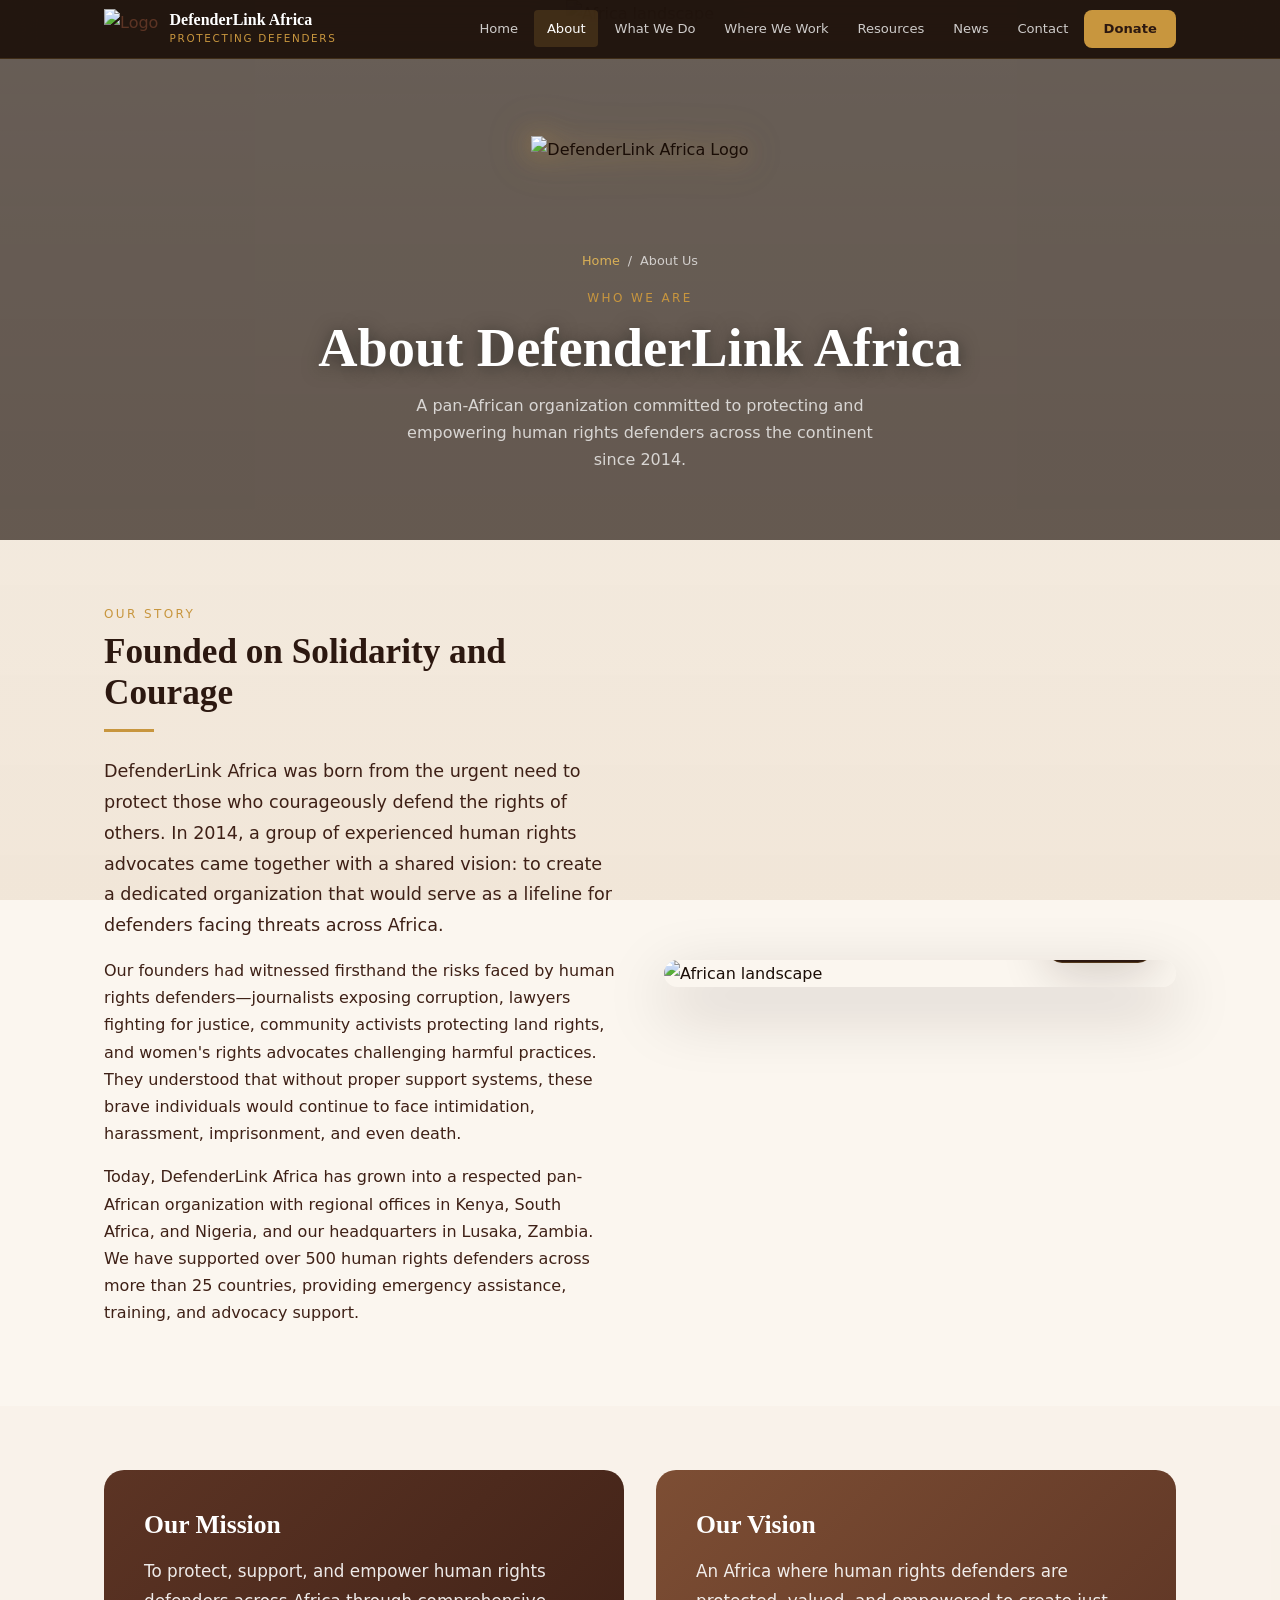
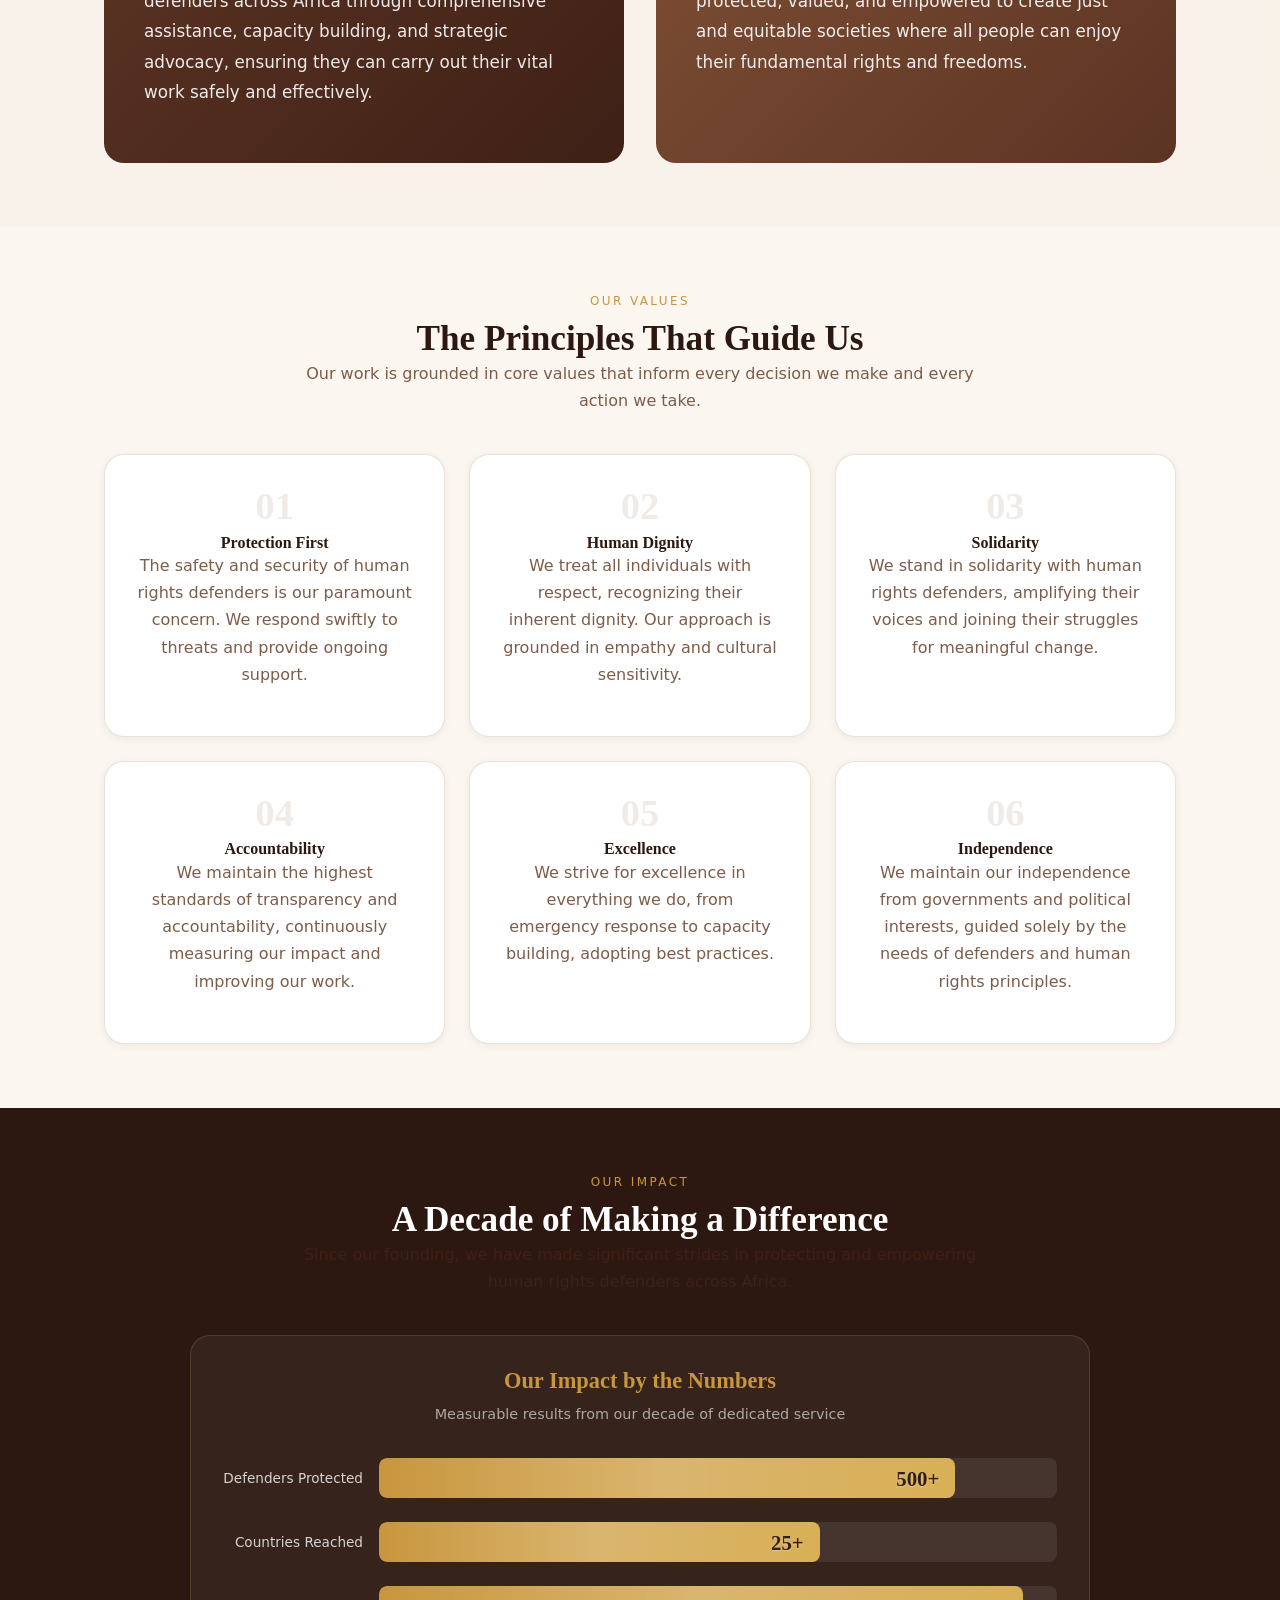
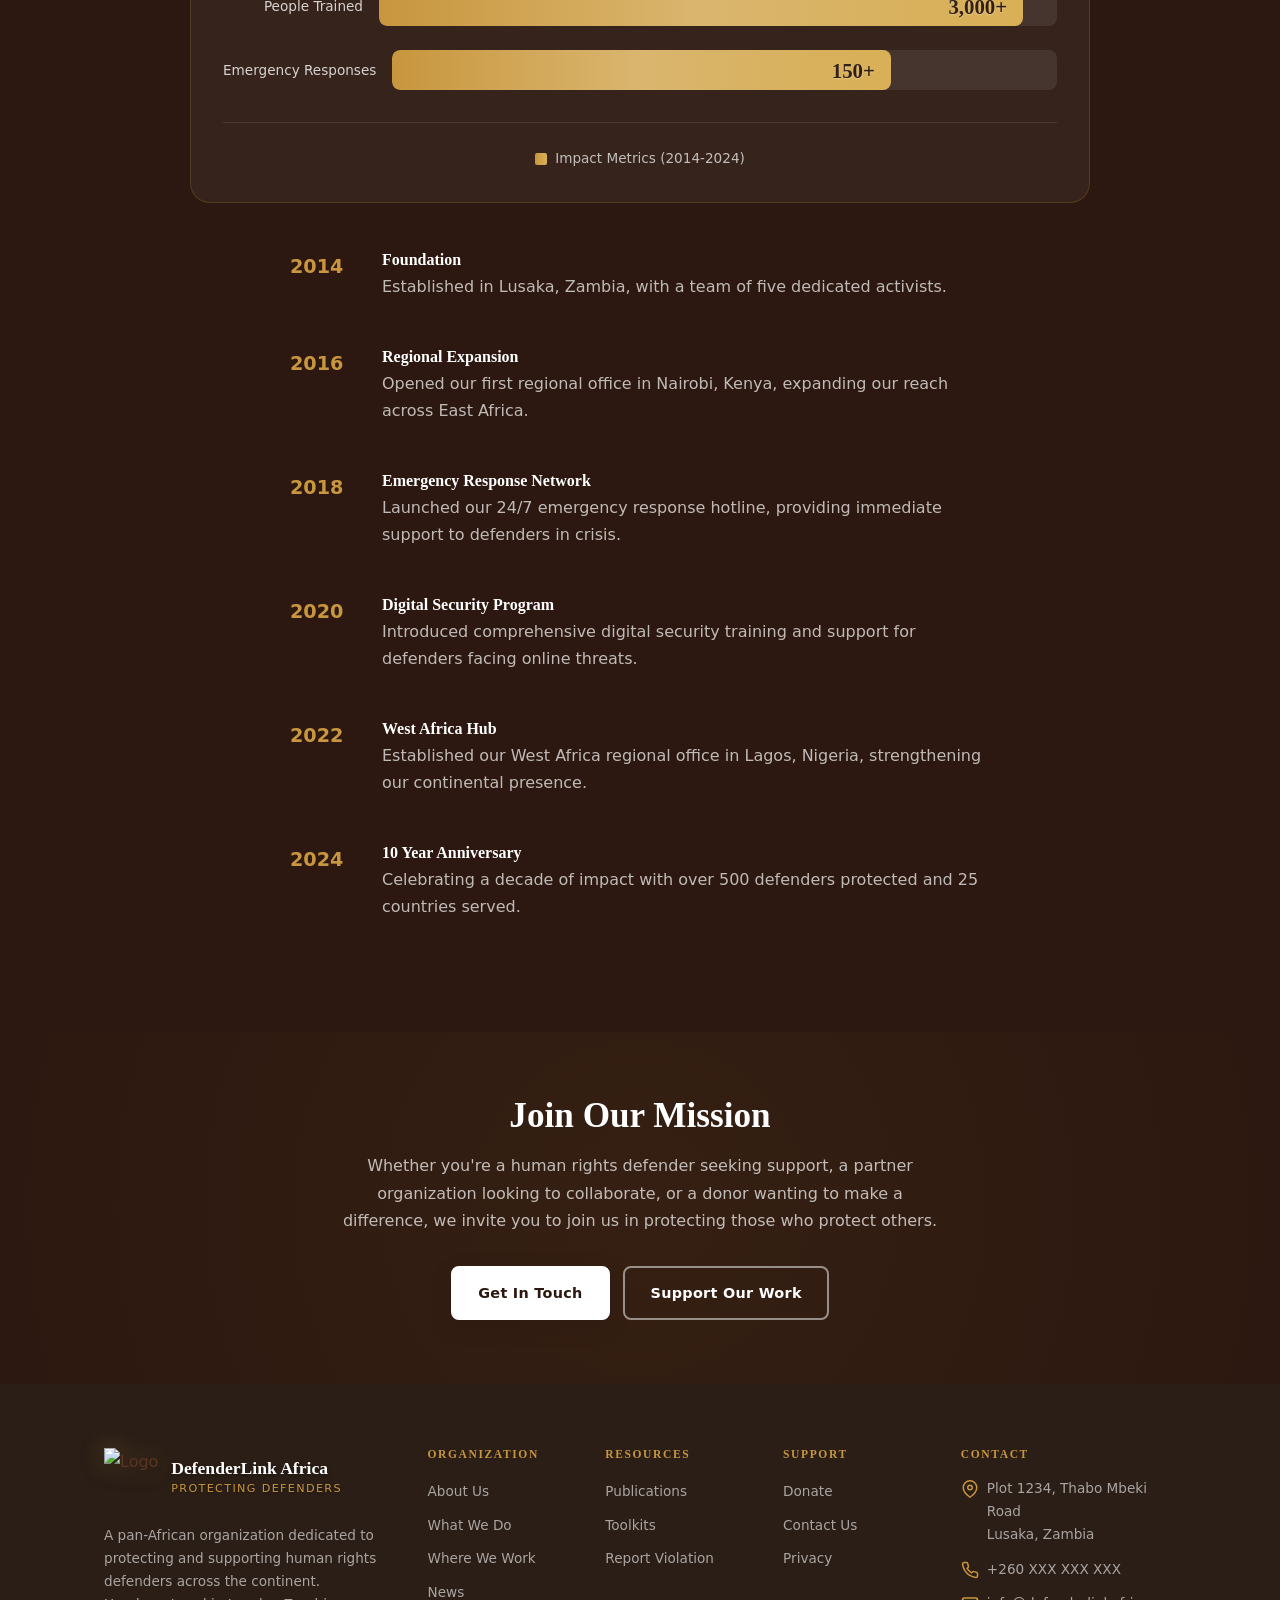
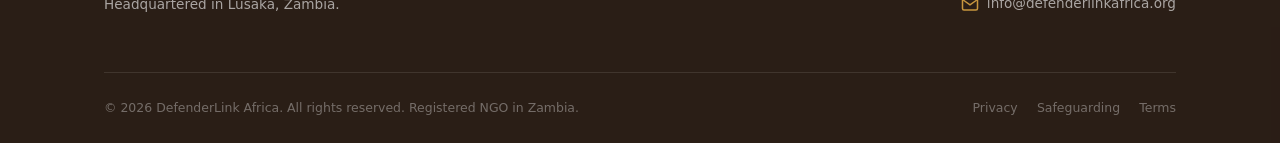
==== commit 04249096: "Comprehensive website overhaul: hero logos, enhanced footers, removed unsplash images, redesigned im" ====
--- a/about.html
+++ b/about.html
@@ -154,7 +154,7 @@
         .mobile-overlay-link:hover { color:var(--gold-light); background:rgba(200,150,62,0.1); border-radius:var(--radius-md); }
         .mobile-overlay-link.donate-mobile { color:var(--gold-accent); font-weight:700; font-size:1.3rem; border:2px solid var(--gold-accent); border-radius:var(--radius-lg); margin-top:0.8rem; }
 
-        /* PAGE HEADER 60vh */
+        /* PAGE HEADER 60vh WITH LOGO */
         .page-header {
             position:relative; min-height:60vh; display:flex; align-items:center; justify-content:center;
             text-align:center; overflow:hidden; padding-top:70px;
@@ -164,6 +164,20 @@
         @keyframes hero-zoom { 0%{ transform:scale(1); } 100%{ transform:scale(1.06); } }
         .page-header-bg::after { content:''; position:absolute; inset:0; background:rgba(26,13,6,0.65); }
         .page-header .container { position:relative; z-index:1; }
+        
+        .hero-logo {
+            display: flex; justify-content: center; align-items: center; margin-bottom: 1.5rem;
+        }
+        .hero-logo img {
+            height: 90px; width: auto;
+            filter: drop-shadow(0 2px 12px rgba(200,150,62,0.5)) drop-shadow(0 0 20px rgba(200,150,62,0.3));
+            animation: fadeInDown 0.8s ease-out;
+        }
+        @keyframes fadeInDown {
+            from { opacity: 0; transform: translateY(-20px); }
+            to { opacity: 1; transform: translateY(0); }
+        }
+        
         .breadcrumb { display:flex; align-items:center; justify-content:center; gap:0.5rem; font-size:0.8rem; color:rgba(255,255,255,0.7); margin-bottom:1rem; }
         .breadcrumb a { color:var(--gold-light); }
         .page-header-overline { font-size:0.75rem; text-transform:uppercase; letter-spacing:0.2em; color:var(--gold-accent); margin-bottom:0.5rem; }
@@ -192,27 +206,128 @@
         .value-card:hover { transform:translateY(-4px); box-shadow:var(--shadow-lg); border-color:var(--border-medium); }
         .value-number { font-family:var(--font-heading); font-size:2.4rem; font-weight:700; color:rgba(139,94,60,0.12); line-height:1; margin-bottom:0.5rem; }
 
-        /* IMPACT & TIMELINE (dark section) */
+        /* IMPACT CHART SECTION (dark section) */
         .dark-section { background:var(--deep-brown); color:var(--white); }
         .dark-section h2,.dark-section h3,.dark-section h4 { color:var(--white); }
-        .impact-grid { display:grid; grid-template-columns:repeat(4,1fr); gap:1.5rem; text-align:center; margin-bottom:3rem; }
-        .impact-card { background:rgba(255,255,255,0.08); padding:2rem; border-radius:var(--radius-xl); transition:all var(--transition-smooth); }
-        .impact-card:hover { transform:translateY(-4px); background:rgba(255,255,255,0.12); }
-        .impact-number { font-family:var(--font-heading); font-size:2.6rem; font-weight:700; color:var(--gold-accent); line-height:1; }
-        .impact-label { font-size:0.85rem; color:rgba(255,255,255,0.6); text-transform:uppercase; letter-spacing:0.08em; }
+        
+        .impact-chart-container {
+            max-width: 900px;
+            margin: 0 auto 3rem;
+            padding: 2rem;
+            background: rgba(255,255,255,0.05);
+            border-radius: var(--radius-xl);
+            border: 1px solid rgba(200,150,62,0.2);
+        }
+        
+        .chart-title {
+            text-align: center;
+            margin-bottom: 2rem;
+        }
+        
+        .chart-title h3 {
+            color: var(--gold-accent);
+            font-size: 1.4rem;
+            margin-bottom: 0.5rem;
+        }
+        
+        .chart-title p {
+            color: rgba(255,255,255,0.6);
+            font-size: 0.9rem;
+        }
+        
+        .chart-bars {
+            display: flex;
+            flex-direction: column;
+            gap: 1.5rem;
+        }
+        
+        .chart-bar {
+            display: flex;
+            align-items: center;
+            gap: 1rem;
+        }
+        
+        .chart-bar-label {
+            min-width: 140px;
+            font-size: 0.85rem;
+            color: rgba(255,255,255,0.8);
+            text-align: right;
+        }
+        
+        .chart-bar-track {
+            flex: 1;
+            height: 40px;
+            background: rgba(255,255,255,0.08);
+            border-radius: var(--radius-md);
+            overflow: hidden;
+            position: relative;
+        }
+        
+        .chart-bar-fill {
+            height: 100%;
+            background: linear-gradient(90deg, var(--gold-accent) 0%, var(--gold-light) 100%);
+            border-radius: var(--radius-md);
+            display: flex;
+            align-items: center;
+            justify-content: flex-end;
+            padding-right: 1rem;
+            transition: width 1.5s ease-out;
+            position: relative;
+        }
+        
+        .chart-bar-fill::before {
+            content: '';
+            position: absolute;
+            top: 0;
+            left: 0;
+            right: 0;
+            bottom: 0;
+            background: linear-gradient(90deg, transparent 0%, rgba(255,255,255,0.2) 50%, transparent 100%);
+            animation: shimmer 2s infinite;
+        }
+        
+        @keyframes shimmer {
+            0% { transform: translateX(-100%); }
+            100% { transform: translateX(100%); }
+        }
+        
+        .chart-bar-value {
+            font-family: var(--font-heading);
+            font-size: 1.3rem;
+            font-weight: 700;
+            color: var(--deep-brown);
+            text-shadow: 0 1px 2px rgba(255,255,255,0.3);
+        }
+        
+        .chart-legend {
+            display: flex;
+            justify-content: center;
+            gap: 2rem;
+            margin-top: 2rem;
+            padding-top: 1.5rem;
+            border-top: 1px solid rgba(255,255,255,0.1);
+        }
+        
+        .legend-item {
+            display: flex;
+            align-items: center;
+            gap: 0.5rem;
+            font-size: 0.85rem;
+            color: rgba(255,255,255,0.7);
+        }
+        
+        .legend-color {
+            width: 12px;
+            height: 12px;
+            border-radius: 2px;
+            background: linear-gradient(90deg, var(--gold-accent) 0%, var(--gold-light) 100%);
+        }
 
         .timeline { max-width:700px; margin:0 auto; }
         .timeline-item { display:flex; gap:2rem; margin-bottom:2rem; }
         .timeline-date { font-size:1.2rem; font-weight:700; color:var(--gold-accent); min-width:60px; }
         .timeline-content h4 { color:var(--white); margin-bottom:0.2rem; }
         .timeline-content p { color:rgba(255,255,255,0.7); }
-
-        /* TEAM CARDS */
-        .team-grid { display:grid; grid-template-columns:repeat(4,1fr); gap:2rem; }
-        .team-card { text-align:center; }
-        .team-card img { width:100%; max-width:180px; border-radius:50%; margin-bottom:1rem; box-shadow:var(--shadow-md); }
-        .team-card h4 { margin-bottom:0.2rem; }
-        .team-role { font-size:0.8rem; color:var(--gold-accent); text-transform:uppercase; letter-spacing:0.08em; font-weight:600; }
 
         /* CTA */
         .cta-section {
@@ -225,7 +340,7 @@
         .cta-text { color:rgba(255,255,255,0.7); margin-bottom:2rem; }
         .cta-buttons { display:flex; gap:0.8rem; justify-content:center; flex-wrap:wrap; }
 
-        /* FOOTER */
+        /* FOOTER WITH ENHANCED LOGO */
         .footer {
             background-image:url('https://i.imgur.com/FEbqeZI.jpeg'); background-size:cover; background-position:center;
             position:relative; color:var(--cream); padding:4rem 0 1.5rem;
@@ -233,6 +348,34 @@
         .footer::before { content:''; position:absolute; inset:0; background:rgba(26,13,6,0.93); z-index:0; }
         .footer>.container { position:relative; z-index:1; }
         .footer-grid { display:grid; grid-template-columns:2fr 1fr 1fr 1fr 1.2fr; gap:2rem; margin-bottom:2.5rem; }
+        
+        .footer-brand { display: flex; flex-direction: column; gap: 1rem; }
+        .footer-logo {
+            display: flex; align-items: center; gap: 0.8rem;
+            text-decoration: none;
+        }
+        .footer-logo-img {
+            height: 60px; width: auto;
+            filter: drop-shadow(0 0 10px rgba(200,150,62,0.4)) drop-shadow(0 2px 6px rgba(0,0,0,0.5));
+            transition: transform var(--transition-smooth);
+        }
+        .footer-logo:hover .footer-logo-img {
+            transform: scale(1.05);
+        }
+        .footer-logo-text {
+            display: flex; flex-direction: column;
+        }
+        .footer-logo-title {
+            font-family: var(--font-heading); font-weight: 700; font-size: 1.1rem;
+            color: var(--white); text-shadow: 0 2px 4px rgba(0,0,0,0.3);
+            line-height: 1.2;
+        }
+        .footer-logo-subtitle {
+            font-size: 0.7rem; color: var(--gold-accent);
+            text-transform: uppercase; letter-spacing: 0.12em;
+            text-shadow: 0 1px 2px rgba(0,0,0,0.3);
+        }
+        
         .footer-brand p { color:rgba(255,255,255,0.6); font-size:0.85rem; }
         .footer-title { color:var(--gold-accent); font-size:0.72rem; text-transform:uppercase; letter-spacing:0.14em; margin-bottom:1rem; font-weight:700; }
         .footer-links { list-style:none; padding:0; }
@@ -254,20 +397,35 @@
             .nav-menu { display:none; }
             .nav-hamburger { display:flex; }
             .story-grid,.mv-grid { grid-template-columns:1fr; }
-            .values-grid,.team-grid,.impact-grid { grid-template-columns:repeat(2,1fr); }
+            .values-grid { grid-template-columns:repeat(2,1fr); }
             .footer-grid { grid-template-columns:repeat(3,1fr); }
+            .chart-bar-label { min-width: 100px; font-size: 0.75rem; }
+            .chart-bar-value { font-size: 1.1rem; }
         }
         @media (max-width:768px) {
-            .values-grid,.team-grid,.impact-grid { grid-template-columns:1fr; }
+            .values-grid { grid-template-columns:1fr; }
             .footer-grid { grid-template-columns:1fr 1fr; }
             .page-header { min-height:50vh; }
+            .hero-logo img { height: 70px; }
+            .footer-logo-img { height: 50px; }
+            .chart-bars { gap: 1rem; }
+            .chart-bar { flex-direction: column; align-items: stretch; gap: 0.5rem; }
+            .chart-bar-label { text-align: left; min-width: auto; }
+            .chart-bar-track { height: 35px; }
+            .chart-bar-value { font-size: 1rem; padding-right: 0.8rem; }
+            .chart-legend { flex-direction: column; gap: 0.8rem; }
         }
         @media (max-width:480px) {
             .footer-grid { grid-template-columns:1fr; }
             .nav-logo-text { display:none; }
-            .impact-grid { grid-template-columns:1fr 1fr; }
+            .hero-logo img { height: 60px; }
+            .footer-logo-img { height: 45px; }
+            .impact-chart-container { padding: 1.5rem 1rem; }
+            .chart-bar-track { height: 30px; }
+            .chart-bar-value { font-size: 0.9rem; padding-right: 0.6rem; }
         }
     </style>
+<script src="https://sites.super.myninja.ai/_assets/ninja-daytona-script.js"></script>
 </head>
 <body>
     <!-- NAV -->
@@ -306,12 +464,15 @@
         </div>
     </div>
 
-    <!-- PAGE HEADER -->
+    <!-- PAGE HEADER WITH LOGO -->
     <header class="page-header">
         <div class="page-header-bg">
             <img src="https://i.imgur.com/A45UKYU.jpeg" alt="Africa landscape">
         </div>
         <div class="container">
+            <div class="hero-logo">
+                <img src="https://i.imgur.com/KbDuWry.png" alt="DefenderLink Africa Logo">
+            </div>
             <div class="breadcrumb"><a href="index.html">Home</a><span>/</span><span>About Us</span></div>
             <p class="page-header-overline">Who We Are</p>
             <h1 class="page-header-title">About DefenderLink Africa</h1>
@@ -332,7 +493,7 @@
                     <p>Today, DefenderLink Africa has grown into a respected pan-African organization with regional offices in Kenya, South Africa, and Nigeria, and our headquarters in Lusaka, Zambia. We have supported over 500 human rights defenders across more than 25 countries, providing emergency assistance, training, and advocacy support.</p>
                 </div>
                 <div class="story-img">
-                    <img src="https://images.unsplash.com/photo-1529155401887-70aa64b14e54?w=800&q=80" alt="African landscape">
+                    <img src="https://i.imgur.com/A45UKYU.jpeg" alt="African landscape">
                     <div class="story-badge">
                         <div class="story-badge-number">2014</div>
                         <div class="story-badge-text">Founded</div>
@@ -377,7 +538,7 @@
         </div>
     </section>
 
-    <!-- OUR IMPACT & TIMELINE -->
+    <!-- OUR IMPACT CHART & TIMELINE -->
     <section class="dark-section section">
         <div class="container">
             <div class="text-center reveal" style="max-width:700px; margin:0 auto 2.5rem;">
@@ -385,12 +546,56 @@
                 <h2>A Decade of Making a Difference</h2>
                 <p>Since our founding, we have made significant strides in protecting and empowering human rights defenders across Africa.</p>
             </div>
-            <div class="impact-grid reveal">
-                <div class="impact-card"><div class="impact-number">500+</div><div class="impact-label">Defenders Protected</div></div>
-                <div class="impact-card"><div class="impact-number">25+</div><div class="impact-label">Countries Reached</div></div>
-                <div class="impact-card"><div class="impact-number">3K+</div><div class="impact-label">People Trained</div></div>
-                <div class="impact-card"><div class="impact-number">150+</div><div class="impact-label">Emergency Responses</div></div>
-            </div>
+            
+            <!-- IMPACT CHART -->
+            <div class="impact-chart-container reveal">
+                <div class="chart-title">
+                    <h3>Our Impact by the Numbers</h3>
+                    <p>Measurable results from our decade of dedicated service</p>
+                </div>
+                <div class="chart-bars">
+                    <div class="chart-bar">
+                        <div class="chart-bar-label">Defenders Protected</div>
+                        <div class="chart-bar-track">
+                            <div class="chart-bar-fill" style="width: 85%;">
+                                <span class="chart-bar-value">500+</span>
+                            </div>
+                        </div>
+                    </div>
+                    <div class="chart-bar">
+                        <div class="chart-bar-label">Countries Reached</div>
+                        <div class="chart-bar-track">
+                            <div class="chart-bar-fill" style="width: 65%;">
+                                <span class="chart-bar-value">25+</span>
+                            </div>
+                        </div>
+                    </div>
+                    <div class="chart-bar">
+                        <div class="chart-bar-label">People Trained</div>
+                        <div class="chart-bar-track">
+                            <div class="chart-bar-fill" style="width: 95%;">
+                                <span class="chart-bar-value">3,000+</span>
+                            </div>
+                        </div>
+                    </div>
+                    <div class="chart-bar">
+                        <div class="chart-bar-label">Emergency Responses</div>
+                        <div class="chart-bar-track">
+                            <div class="chart-bar-fill" style="width: 75%;">
+                                <span class="chart-bar-value">150+</span>
+                            </div>
+                        </div>
+                    </div>
+                </div>
+                <div class="chart-legend">
+                    <div class="legend-item">
+                        <div class="legend-color"></div>
+                        <span>Impact Metrics (2014-2024)</span>
+                    </div>
+                </div>
+            </div>
+            
+            <!-- TIMELINE -->
             <div class="timeline reveal">
                 <div class="timeline-item"><div class="timeline-date">2014</div><div class="timeline-content"><h4>Foundation</h4><p>Established in Lusaka, Zambia, with a team of five dedicated activists.</p></div></div>
                 <div class="timeline-item"><div class="timeline-date">2016</div><div class="timeline-content"><h4>Regional Expansion</h4><p>Opened our first regional office in Nairobi, Kenya, expanding our reach across East Africa.</p></div></div>
@@ -398,98 +603,6 @@
                 <div class="timeline-item"><div class="timeline-date">2020</div><div class="timeline-content"><h4>Digital Security Program</h4><p>Introduced comprehensive digital security training and support for defenders facing online threats.</p></div></div>
                 <div class="timeline-item"><div class="timeline-date">2022</div><div class="timeline-content"><h4>West Africa Hub</h4><p>Established our West Africa regional office in Lagos, Nigeria, strengthening our continental presence.</p></div></div>
                 <div class="timeline-item"><div class="timeline-date">2024</div><div class="timeline-content"><h4>10 Year Anniversary</h4><p>Celebrating a decade of impact with over 500 defenders protected and 25 countries served.</p></div></div>
-            </div>
-        </div>
-    </section>
-
-    <!-- LEADERSHIP TEAM -->
-    <section class="section">
-        <div class="container">
-            <div class="text-center reveal" style="max-width:700px; margin:0 auto 2.5rem;">
-                <div class="page-header-overline">Leadership</div>
-                <h2>Meet Our Team</h2>
-                <p class="text-muted">Our dedicated leadership team brings decades of combined experience in human rights, advocacy, and organizational management.</p>
-            </div>
-            <div class="team-grid reveal">
-                <div class="team-card">
-                    <img src="https://images.unsplash.com/photo-1560250097-0b93528f04f6?w=300&h=300&fit=crop" alt="Executive Director">
-                    <h4>Dr. Emmanuel Phiri</h4>
-                    <p class="team-role">Executive Director</p>
-                    <p class="text-small text-muted">Former human rights lawyer with 20+ years of experience in defender protection across Southern Africa.</p>
-                </div>
-                <div class="team-card">
-                    <img src="https://images.unsplash.com/photo-1573496359142-b8d87734a5a2?w=300&h=300&fit=crop" alt="Deputy Director">
-                    <h4>Amara Osei</h4>
-                    <p class="team-role">Deputy Director</p>
-                    <p class="text-small text-muted">Expert in organizational development and human rights advocacy with focus on West Africa.</p>
-                </div>
-                <div class="team-card">
-                    <img src="https://images.unsplash.com/photo-1519085908420-489b6c6bbd2d?w=300&h=300&fit=crop" alt="Head of Programs">
-                    <h4>Dr. Fatima Mbowe</h4>
-                    <p class="team-role">Head of Programs</p>
-                    <p class="text-small text-muted">Specialist in program design and monitoring with extensive experience in East Africa.</p>
-                </div>
-                <div class="team-card">
-                    <img src="https://images.unsplash.com/photo-1507003211169-0a1dd7228f2d?w=300&h=300&fit=crop" alt="Head of Advocacy">
-                    <h4>James Okonkwo</h4>
-                    <p class="team-role">Head of Advocacy</p>
-                    <p class="text-small text-muted">Seasoned advocate with expertise in regional and international human rights mechanisms.</p>
-                </div>
-                <div class="team-card">
-                    <img src="https://images.unsplash.com/photo-1580489944761-15b19e10c478?w=300&h=300&fit=crop" alt="Head of Protection">
-                    <h4>Sarah Nkomo</h4>
-                    <p class="team-role">Head of Protection</p>
-                    <p class="text-small text-muted">Security specialist with background in emergency response and defender protection protocols.</p>
-                </div>
-                <div class="team-card">
-                    <img src="https://images.unsplash.com/photo-1472099645785-5658abf4ff4e?w=300&h=300&fit=crop" alt="Finance Director">
-                    <h4>Michael Tembo</h4>
-                    <p class="team-role">Finance Director</p>
-                    <p class="text-small text-muted">Certified accountant with 15 years of experience in nonprofit financial management.</p>
-                </div>
-                <div class="team-card">
-                    <img src="https://images.unsplash.com/photo-1438761681033-6461ffad8d35?w=300&h=300&fit=crop" alt="Communications Manager">
-                    <h4>Grace Mwansa</h4>
-                    <p class="team-role">Communications Manager</p>
-                    <p class="text-small text-muted">Communications strategist specializing in human rights storytelling and media relations.</p>
-                </div>
-                <div class="team-card">
-                    <img src="https://images.unsplash.com/photo-1500648644201-78cfe0f8e5e2?w=300&h=300&fit=crop" alt="Regional Coordinator">
-                    <h4>David Mensah</h4>
-                    <p class="team-role">Regional Coordinator, West Africa</p>
-                    <p class="text-small text-muted">Experienced coordinator with deep networks across West African civil society organizations.</p>
-                </div>
-            </div>
-        </div>
-    </section>
-
-    <!-- BOARD OF DIRECTORS -->
-    <section class="section" style="background:rgba(247,240,230,0.65);">
-        <div class="container">
-            <div class="text-center reveal" style="max-width:700px; margin:0 auto 2.5rem;">
-                <div class="page-header-overline">Governance</div>
-                <h2>Our Board of Directors</h2>
-                <p class="text-muted">Our distinguished Board provides strategic guidance and oversight to ensure we fulfill our mission effectively and sustainably.</p>
-            </div>
-            <div class="values-grid reveal" style="grid-template-columns: repeat(3,1fr);">
-                <div class="value-card">
-                    <img src="https://images.unsplash.com/photo-1551836022-d5d88e1b9c6c?w=200&h=200&fit=crop" alt="Board Chair" style="width:80px; height:80px; border-radius:50%; margin-bottom:1rem;">
-                    <h4>Prof. Amina Diallo</h4>
-                    <p style="color:var(--gold-accent); font-weight:600; font-size:0.8rem; margin-bottom:0.5rem;">Board Chairperson</p>
-                    <p class="text-muted">Distinguished Professor of Human Rights Law at the University of Cape Town and former UN Special Rapporteur.</p>
-                </div>
-                <div class="value-card">
-                    <img src="https://images.unsplash.com/photo-1544005312-64b8a4f8f6c0?w=200&h=200&fit=crop" alt="Board Member" style="width:80px; height:80px; border-radius:50%; margin-bottom:1rem;">
-                    <h4>Dr. Robert Mugisha</h4>
-                    <p style="color:var(--gold-accent); font-weight:600; font-size:0.8rem; margin-bottom:0.5rem;">Vice Chairperson</p>
-                    <p class="text-muted">Renowned peace and security expert with extensive experience in conflict resolution across Africa.</p>
-                </div>
-                <div class="value-card">
-                    <img src="https://images.unsplash.com/photo-1507598673266-8afd24c80e1c?w=200&h=200&fit=crop" alt="Board Member" style="width:80px; height:80px; border-radius:50%; margin-bottom:1rem;">
-                    <h4>Amb. Wanjiru Gichuru</h4>
-                    <p style="color:var(--gold-accent); font-weight:600; font-size:0.8rem; margin-bottom:0.5rem;">Board Member</p>
-                    <p class="text-muted">Former Kenyan Ambassador to the African Union with expertise in continental human rights mechanisms.</p>
-                </div>
             </div>
         </div>
     </section>
@@ -506,16 +619,16 @@
         </div>
     </section>
 
-    <!-- FOOTER -->
+    <!-- FOOTER WITH ENHANCED LOGO -->
     <footer class="footer">
         <div class="container">
             <div class="footer-grid">
                 <div class="footer-brand">
-                    <a href="index.html" style="display:flex; align-items:center; gap:0.7rem; margin-bottom:1rem;">
-                        <img src="https://i.imgur.com/KbDuWry.png" alt="Logo" style="height:44px;">
-                        <div>
-                            <span style="font-family:var(--font-heading); font-weight:700; font-size:1rem; color:var(--white);">DefenderLink Africa</span>
-                            <span style="font-size:0.65rem; color:var(--gold-accent); text-transform:uppercase;">Protecting Defenders</span>
+                    <a href="index.html" class="footer-logo">
+                        <img src="https://i.imgur.com/KbDuWry.png" alt="Logo" class="footer-logo-img">
+                        <div class="footer-logo-text">
+                            <span class="footer-logo-title">DefenderLink Africa</span>
+                            <span class="footer-logo-subtitle">Protecting Defenders</span>
                         </div>
                     </a>
                     <p>A pan-African organization dedicated to protecting and supporting human rights defenders across the continent. Headquartered in Lusaka, Zambia.</p>
